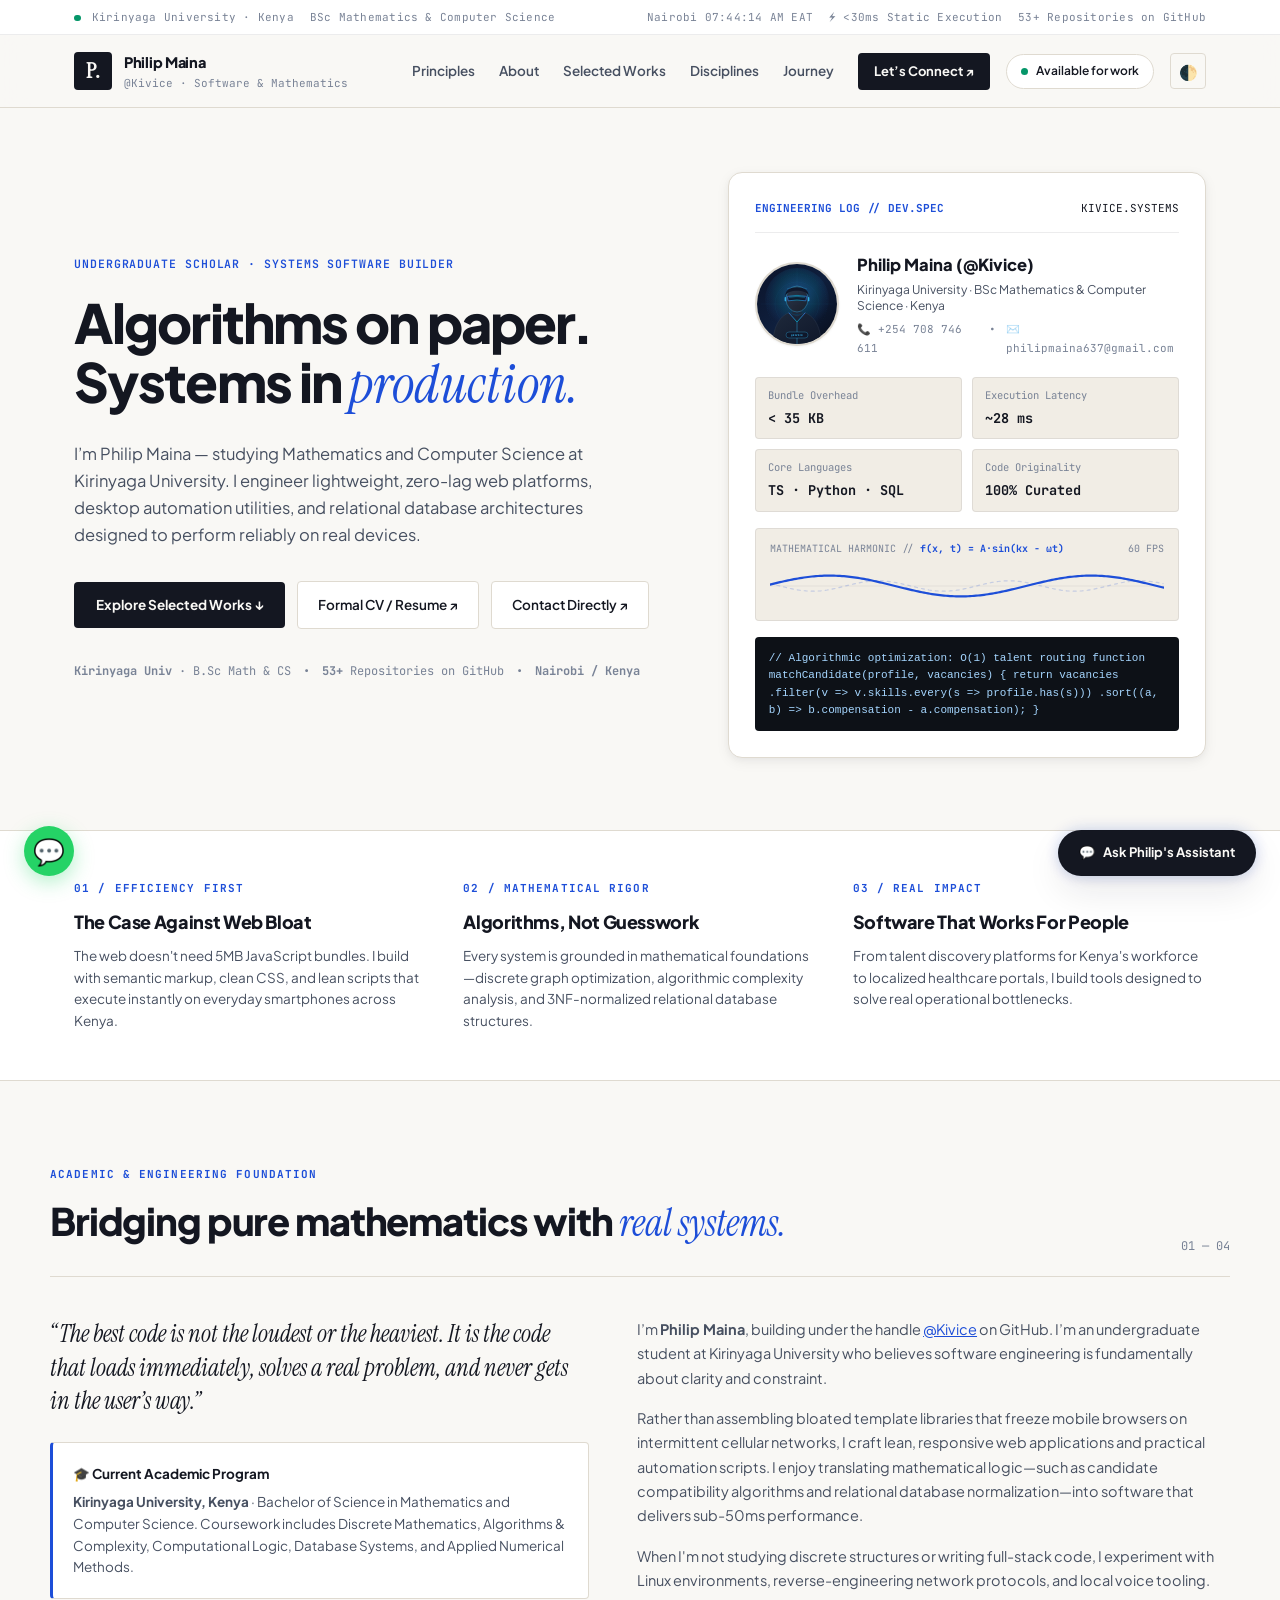
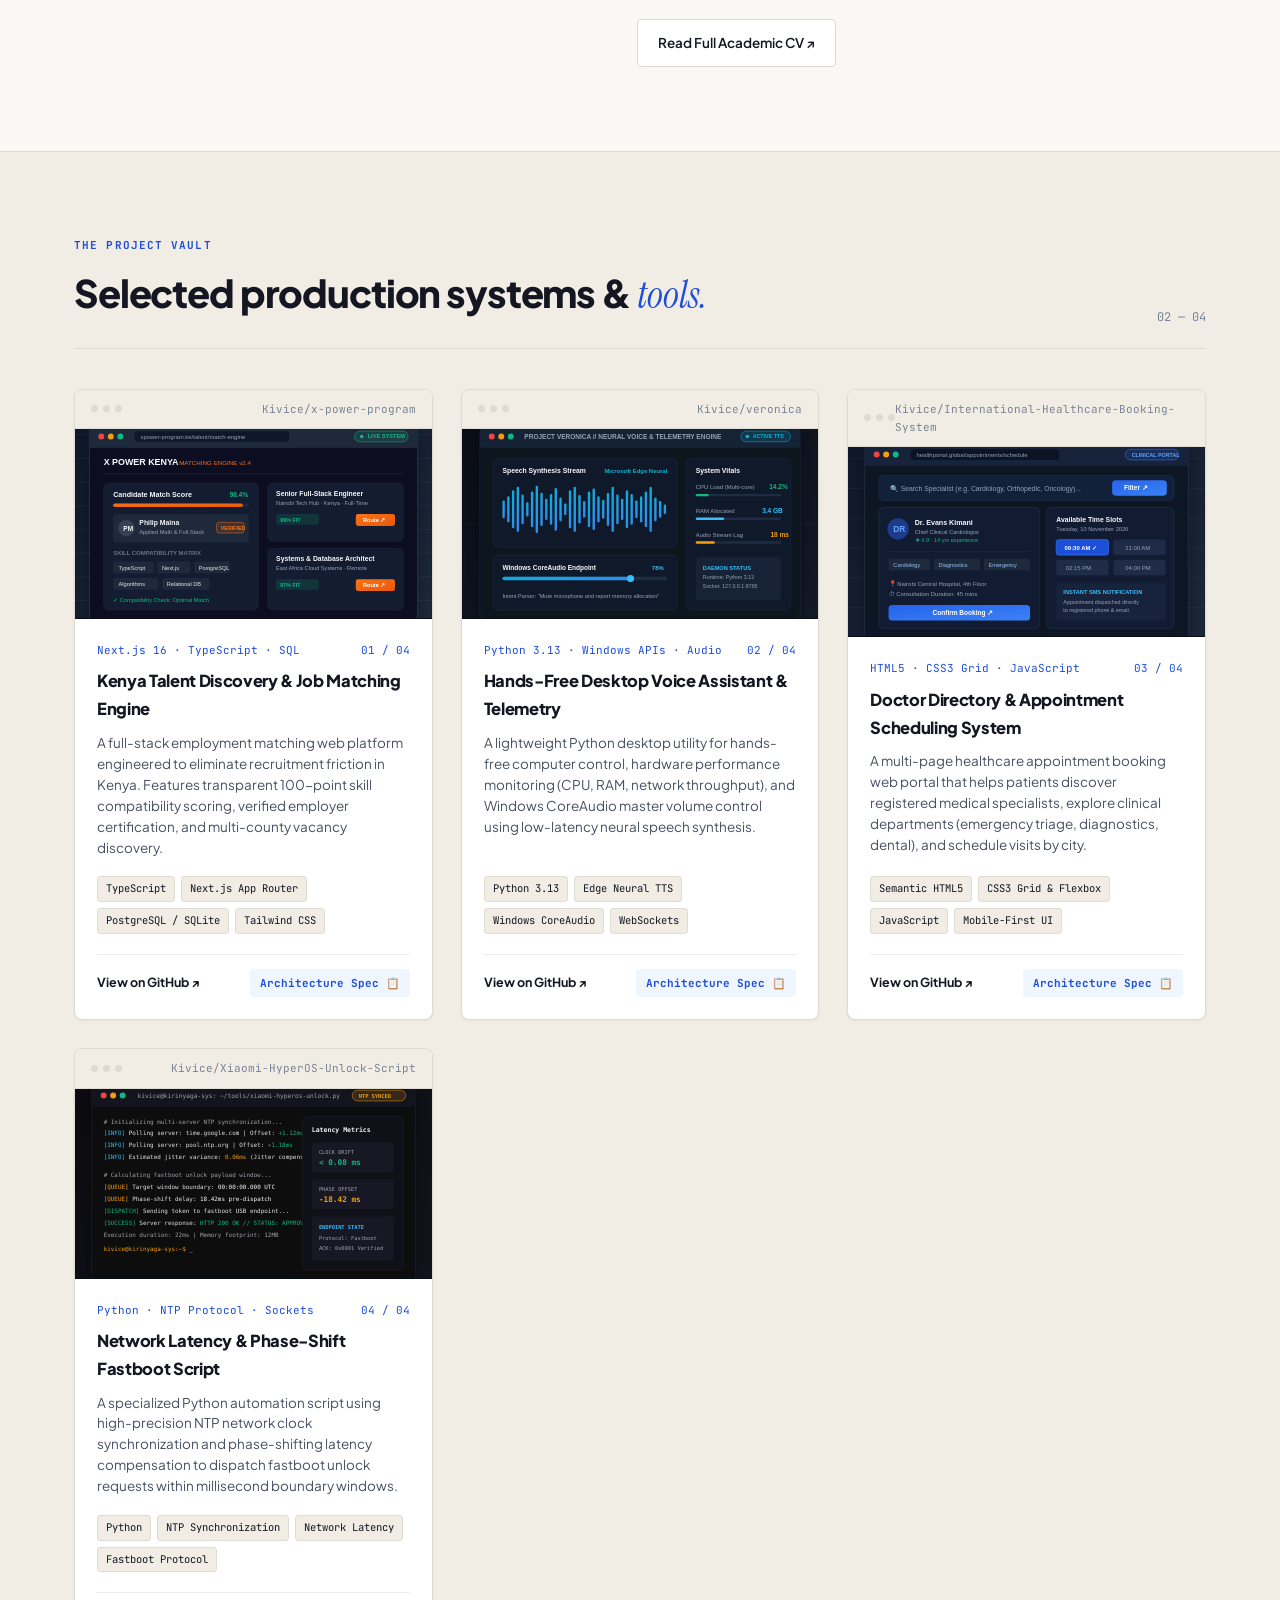
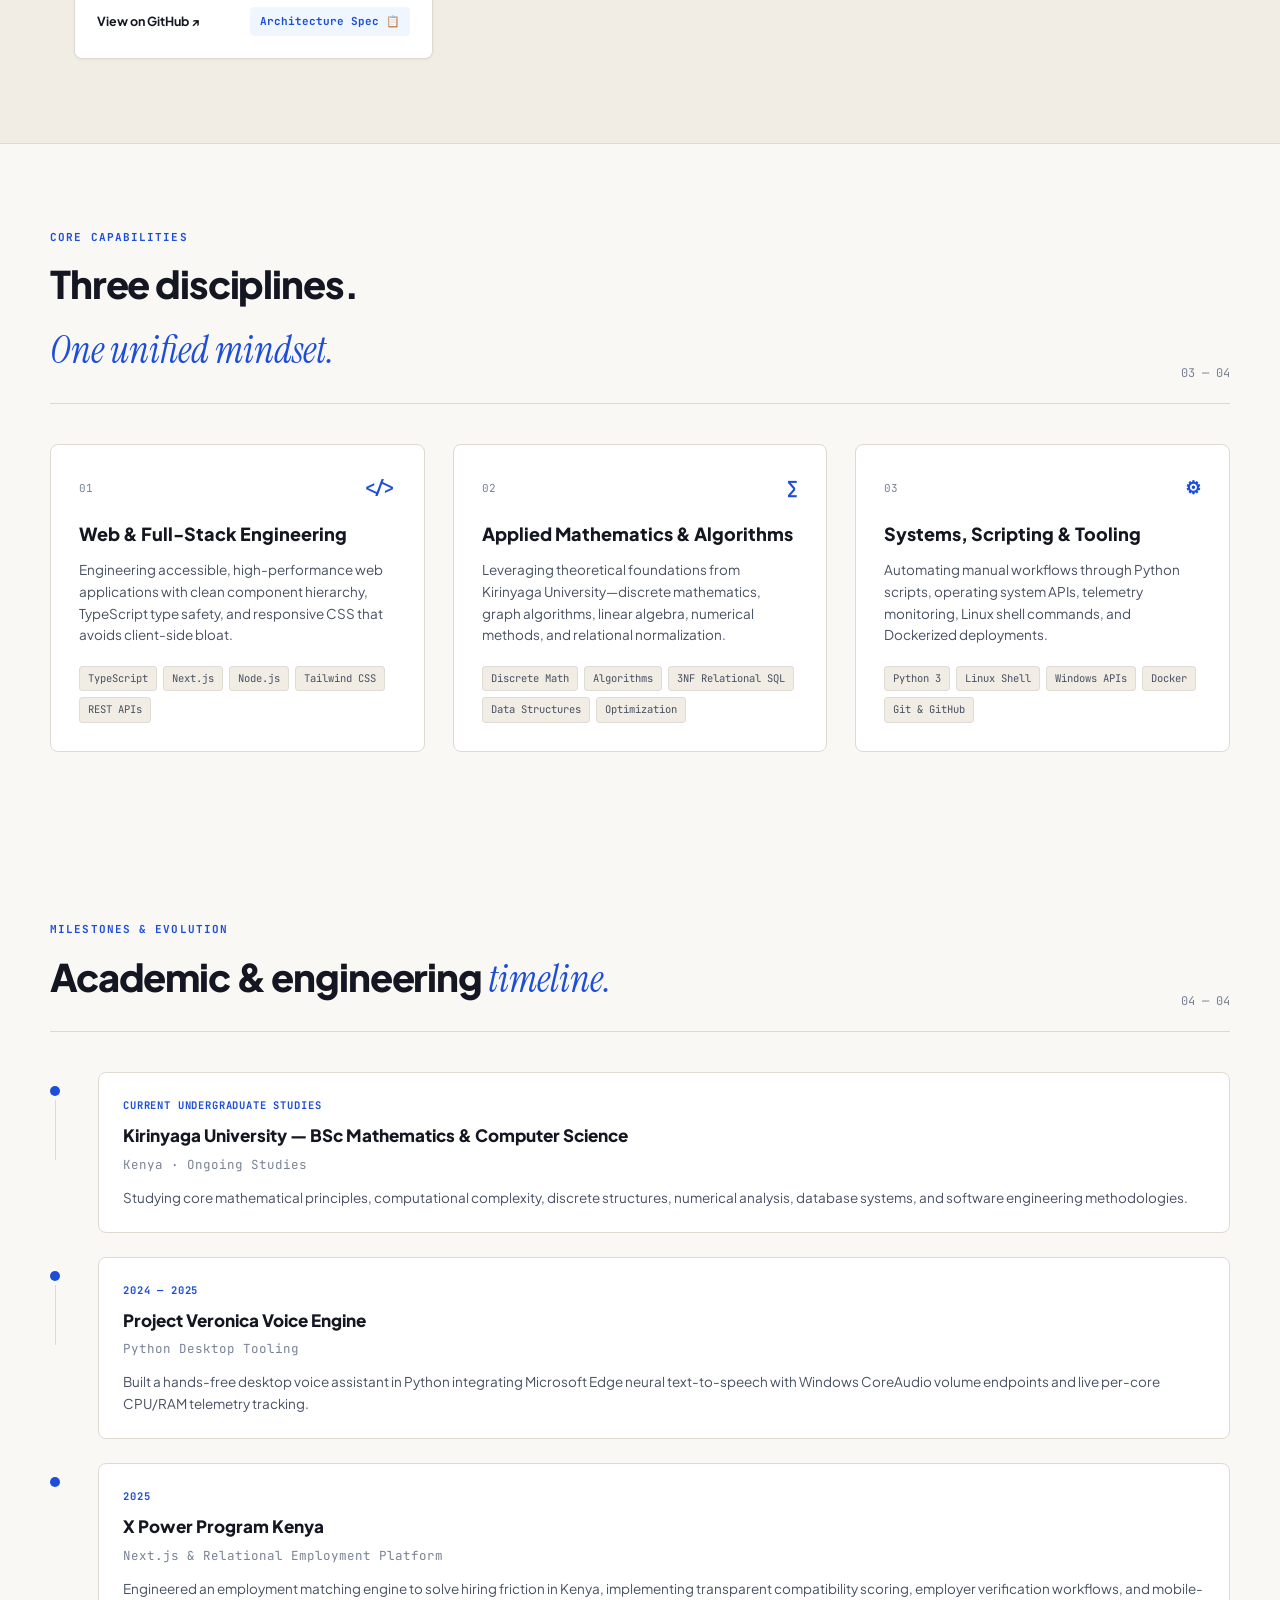
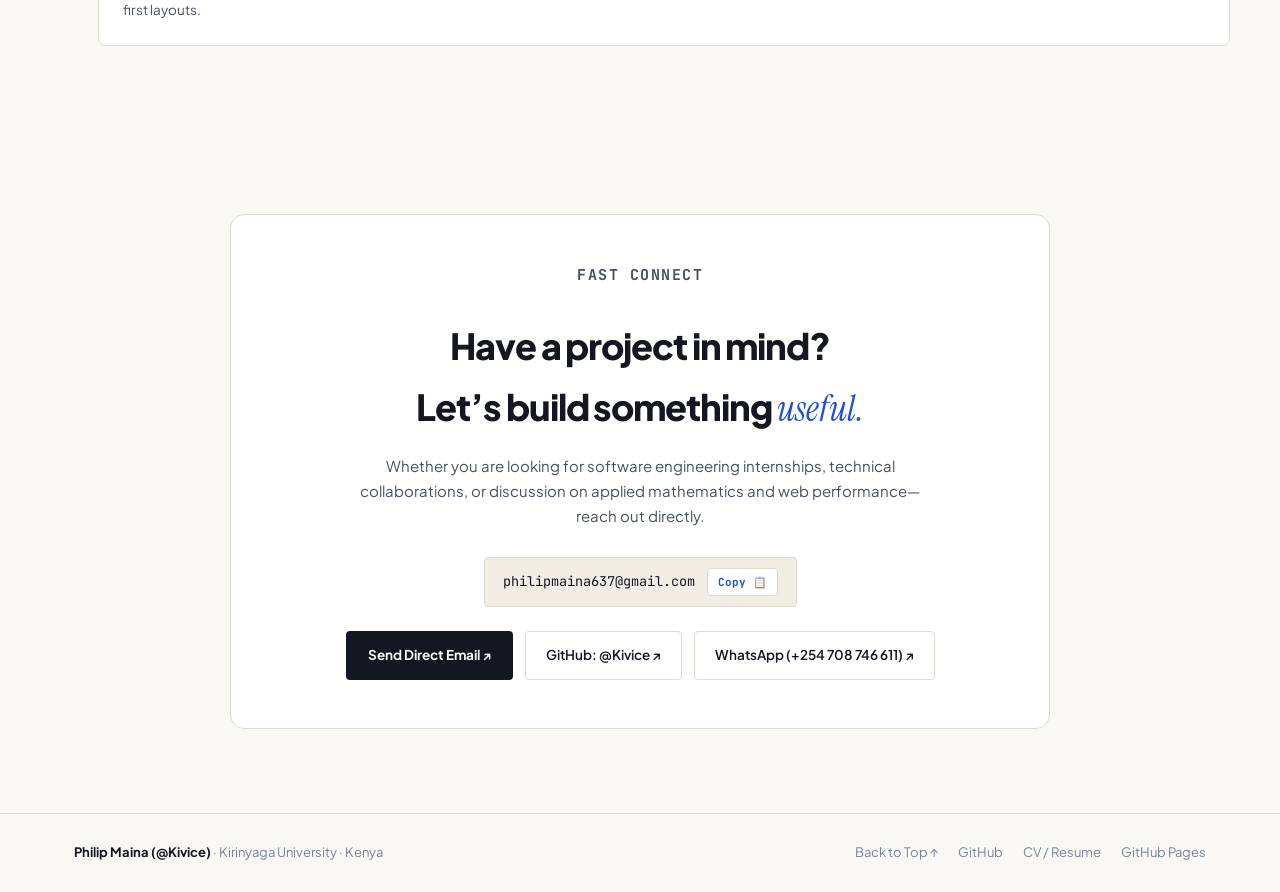
==== index.html @ b3e6fdc8 "feat: Restore authentic CarlTech editorial foundation with single mathematical harmonic wave animati" ====
<!doctype html>
<html lang="en" data-theme="light">
  <head>
    <meta charset="UTF-8" />
    <meta name="viewport" content="width=device-width, initial-scale=1.0" />
    <meta
      name="description"
      content="Philip Maina (@Kivice) is a software developer and Mathematics &amp; Computer Science undergraduate at Kirinyaga University in Kenya."
    />
    <meta name="keywords" content="Philip Maina, Kivice, Software Developer, Kirinyaga University, Mathematics, Computer Science, Kenya, TypeScript, Python, Full Stack" />
    <meta name="author" content="Philip Maina (@Kivice)" />
    <meta name="theme-color" content="#f9f8f5" />

    <title>Philip Maina — Software Developer &amp; Applied Mathematician</title>

    <!-- Google Fonts: Plus Jakarta Sans, Instrument Serif, JetBrains Mono -->
    <link rel="preconnect" href="https://fonts.googleapis.com" />
    <link rel="preconnect" href="https://fonts.gstatic.com" crossorigin />
    <link
      href="https://fonts.googleapis.com/css2?family=Instrument+Serif:ital@0;1&family=JetBrains+Mono:wght@400;500;600;700&family=Plus+Jakarta+Sans:wght@400;500;600;700;800&display=swap"
      rel="stylesheet"
    />

    <!-- Favicon -->
    <link rel="icon" type="image/svg+xml" href="assets/icons/favicon.svg" />

    <!-- Open Graph -->
    <meta property="og:title" content="Philip Maina — Software Developer &amp; Applied Mathematician" />
    <meta property="og:description" content="Mathematics &amp; Computer Science student at Kirinyaga University building fast, clean, and dependable software in Kenya." />
    <meta property="og:type" content="website" />
    <meta property="og:url" content="https://kivice.github.io/" />
    <meta property="og:image" content="assets/images/og-preview.svg" />

    <!-- Stylesheet -->
    <link rel="stylesheet" href="css/styles.css" />
  </head>
  <body>
    <a class="skip-link" href="#main">Skip to main content</a>

    <!-- TOP TELEMETRY STRIP -->
    <div class="telemetry-strip" aria-label="System status">
      <div class="shell telemetry-content">
        <div class="telemetry-left">
          <span><i class="live-dot"></i> Kirinyaga University · Kenya</span>
          <span>BSc Mathematics &amp; Computer Science</span>
        </div>
        <div class="telemetry-right">
          <span id="live-eat-time">Nairobi EAT</span>
          <span>⚡ &lt;30ms Static Execution</span>
          <span>53+ Repositories on GitHub</span>
        </div>
      </div>
    </div>

    <!-- FLOATING WHATSAPP BUTTON -->
    <a
      class="whatsapp-float"
      href="https://wa.me/254708746611"
      target="_blank"
      rel="noopener noreferrer"
      aria-label="Chat on WhatsApp with Philip"
      title="WhatsApp (+254 708 746 611)"
    >
      💬
    </a>

    <!-- SITE HEADER -->
    <header class="site-header">
      <nav class="nav shell" aria-label="Main Navigation">
        <a class="brand-monogram" href="#home" aria-label="Philip Maina, Home">
          <span class="monogram-badge">P.</span>
          <div class="monogram-text">
            <span class="brand-name">Philip Maina</span>
            <span class="brand-sub">@Kivice · Software &amp; Mathematics</span>
          </div>
        </a>

        <div class="nav-actions">
          <div class="nav-links" id="nav-links">
            <a class="nav-link" href="#manifesto">Principles</a>
            <a class="nav-link" href="#about">About</a>
            <a class="nav-link" href="#works">Selected Works</a>
            <a class="nav-link" href="#disciplines">Disciplines</a>
            <a class="nav-link" href="#journey">Journey</a>
            <a class="nav-cta" href="#contact">Let’s Connect ↗</a>
          </div>

          <a
            href="mailto:philipmaina637@gmail.com"
            class="status-pill"
            title="Available for technical roles &amp; contracts"
          >
            <span class="pulse-dot"></span> Available for work
          </a>

          <button
            class="theme-btn"
            id="theme-toggle"
            type="button"
            aria-label="Toggle Light and Dark Mode"
            title="Toggle theme"
          >
            🌓
          </button>

          <button
            class="mobile-toggle"
            id="mobile-toggle"
            type="button"
            aria-label="Open navigation menu"
            aria-expanded="false"
            aria-controls="nav-links"
          >
            <span></span>
            <span></span>
          </button>
        </div>
      </nav>
    </header>

    <main id="main">
      <!-- 1. HERO SECTION (EDITORIAL & AUTHENTIC) -->
      <section class="hero-section shell" id="home">
        <div class="hero-grid">
          <div class="hero-content">
            <div class="hero-kicker">
              <span>Undergraduate Scholar · Systems Software Builder</span>
            </div>

            <h1 class="hero-title">
              Algorithms on paper.<br />
              Systems in <span class="italic-flair">production.</span>
            </h1>

            <p class="hero-lead">
              I’m Philip Maina — studying Mathematics and Computer Science at Kirinyaga University.
              I engineer lightweight, zero-lag web platforms, desktop automation utilities, and
              relational database architectures designed to perform reliably on real devices.
            </p>

            <div class="hero-actions">
              <a class="btn-primary" href="#works">
                Explore Selected Works ↓
              </a>
              <a class="btn-secondary" href="resume.html">
                Formal CV / Resume ↗
              </a>
              <a class="btn-secondary" href="#contact">
                Contact Directly ↗
              </a>
            </div>

            <div class="hero-badges-row">
              <span><strong>Kirinyaga Univ</strong> · B.Sc Math &amp; CS</span>
              <span>•</span>
              <span><strong>53+</strong> Repositories on GitHub</span>
              <span>•</span>
              <span><strong>Nairobi / Kenya</strong></span>
            </div>
          </div>

          <!-- Creative Visual: Interactive Studio Canvas -->
          <div class="hero-canvas">
            <div class="canvas-header">
              <span class="canvas-tag">ENGINEERING LOG // DEV.SPEC</span>
              <span>KIVICE.SYSTEMS</span>
            </div>

            <div class="avatar-showcase">
              <div class="avatar-frame">
                <img
                  id="user-avatar-img"
                  src="assets/images/avatar.svg"
                  alt="Avatar of Philip Maina"
                  loading="eager"
                />
              </div>
              <div class="avatar-caption">
                <h3>Philip Maina (@Kivice)</h3>
                <p>Kirinyaga University · BSc Mathematics &amp; Computer Science · Kenya</p>
                <div class="avatar-meta-contact">
                  <span>📞 +254 708 746 611</span>
                  <span>•</span>
                  <span>✉️ philipmaina637@gmail.com</span>
                </div>
              </div>
            </div>

            <div class="telemetry-metrics-grid">
              <div class="metric-pill">
                <span class="metric-label">Bundle Overhead</span>
                <span class="metric-value">&lt; 35 KB</span>
              </div>
              <div class="metric-pill">
                <span class="metric-label">Execution Latency</span>
                <span class="metric-value">~28 ms</span>
              </div>
              <div class="metric-pill">
                <span class="metric-label">Core Languages</span>
                <span class="metric-value">TS · Python · SQL</span>
              </div>
              <div class="metric-pill">
                <span class="metric-label">Code Originality</span>
                <span class="metric-value">100% Curated</span>
              </div>
            </div>

            <!-- THE ONE SIGNATURE CREATIVE ANIMATION: MATHEMATICAL HARMONIC CANVAS -->
            <div class="harmonic-wave-box">
              <div class="harmonic-wave-header">
                <span>MATHEMATICAL HARMONIC // <strong>f(x, t) = A·sin(kx - ωt)</strong></span>
                <span>60 FPS</span>
              </div>
              <canvas id="harmonic-canvas" class="harmonic-canvas-el" height="44"></canvas>
            </div>

            <div class="canvas-code-block">
              <code>// Algorithmic optimization: O(1) talent routing
function matchCandidate(profile, vacancies) {
  return vacancies
    .filter(v => v.skills.every(s => profile.has(s)))
    .sort((a, b) => b.compensation - a.compensation);
}</code>
            </div>
          </div>
        </div>
      </section>

      <!-- 2. THE ENGINEERING MANIFESTO: WHY SPEED MATTERS -->
      <section class="manifesto-banner" id="manifesto">
        <div class="shell manifesto-grid">
          <div class="manifesto-item">
            <span class="manifesto-kicker">01 / EFFICIENCY FIRST</span>
            <h4>The Case Against Web Bloat</h4>
            <p>
              The web doesn't need 5MB JavaScript bundles. I build with semantic markup, clean CSS,
              and lean scripts that execute instantly on everyday smartphones across Kenya.
            </p>
          </div>

          <div class="manifesto-item">
            <span class="manifesto-kicker">02 / MATHEMATICAL RIGOR</span>
            <h4>Algorithms, Not Guesswork</h4>
            <p>
              Every system is grounded in mathematical foundations—discrete graph optimization,
              algorithmic complexity analysis, and 3NF-normalized relational database structures.
            </p>
          </div>

          <div class="manifesto-item">
            <span class="manifesto-kicker">03 / REAL IMPACT</span>
            <h4>Software That Works For People</h4>
            <p>
              From talent discovery platforms for Kenya's workforce to localized healthcare portals,
              I build tools designed to solve real operational bottlenecks.
            </p>
          </div>
        </div>
      </section>

      <!-- 3. ABOUT SECTION -->
      <section class="section-block shell" id="about">
        <div class="section-head">
          <div>
            <p class="section-eyebrow">ACADEMIC &amp; ENGINEERING FOUNDATION</p>
            <h2 class="section-title">Bridging pure mathematics with <span class="italic-flair">real systems.</span></h2>
          </div>
          <span class="section-seq">01 — 04</span>
        </div>

        <div class="about-columns">
          <div>
            <blockquote class="about-statement">
              “The best code is not the loudest or the heaviest. It is the code that loads immediately, solves a real problem, and never gets in the user’s way.”
            </blockquote>

            <div class="highlight-box">
              <div class="highlight-title">
                <span>🎓 Current Academic Program</span>
              </div>
              <p style="font-size: 13.5px; color: var(--ink-secondary); line-height: 1.6; margin: 0;">
                <strong>Kirinyaga University, Kenya</strong> · Bachelor of Science in Mathematics and Computer Science. Coursework includes Discrete Mathematics, Algorithms &amp; Complexity, Computational Logic, Database Systems, and Applied Numerical Methods.
              </p>
            </div>
          </div>

          <div class="about-narrative">
            <p>
              I’m <strong>Philip Maina</strong>, building under the handle <a href="https://github.com/Kivice" target="_blank" style="color: var(--accent); text-decoration: underline;">@Kivice</a> on GitHub. I’m an undergraduate student at Kirinyaga University who believes software engineering is fundamentally about clarity and constraint.
            </p>
            <p>
              Rather than assembling bloated template libraries that freeze mobile browsers on intermittent cellular networks, I craft lean, responsive web applications and practical automation scripts. I enjoy translating mathematical logic—such as candidate compatibility algorithms and relational database normalization—into software that delivers sub-50ms performance.
            </p>
            <p>
              When I'm not studying discrete structures or writing full-stack code, I experiment with Linux environments, reverse-engineering network protocols, and local voice tooling.
            </p>
            <div style="margin-top: 10px;">
              <a class="btn-secondary" href="resume.html">Read Full Academic CV ↗</a>
            </div>
          </div>
        </div>
      </section>

      <!-- 4. SELECTED WORKS (THE PROJECT VAULT) -->
      <section class="section-block vault-section" id="works">
        <div class="shell">
          <div class="section-head">
            <div>
              <p class="section-eyebrow">THE PROJECT VAULT</p>
              <h2 class="section-title">Selected production systems &amp; <span class="italic-flair">tools.</span></h2>
            </div>
            <span class="section-seq">02 — 04</span>
          </div>

          <div class="projects-showcase">
            <!-- Project 1: X Power Program -->
            <article class="vault-card">
              <div class="card-header-bar">
                <div class="card-dots">
                  <span></span><span></span><span></span>
                </div>
                <span>Kivice/x-power-program</span>
              </div>
              <img
                src="assets/images/project-xpower.svg"
                alt="X Power Program Kenya Architecture"
                class="card-visual-img"
                loading="lazy"
              />
              <div class="card-body">
                <div class="card-meta">
                  <span>Next.js 16 · TypeScript · SQL</span>
                  <span>01 / 04</span>
                </div>
                <h4 class="card-headline">Kenya Talent Discovery &amp; Job Matching Engine</h4>
                <p class="card-description">
                  A full-stack employment matching web platform engineered to eliminate recruitment friction in Kenya. Features transparent 100-point skill compatibility scoring, verified employer certification, and multi-county vacancy discovery.
                </p>
                <div class="card-tech-chips">
                  <span>TypeScript</span>
                  <span>Next.js App Router</span>
                  <span>PostgreSQL / SQLite</span>
                  <span>Tailwind CSS</span>
                </div>
                <div class="card-actions">
                  <a class="card-repo-btn" href="https://github.com/Kivice/x-power-program" target="_blank" rel="noopener noreferrer">
                    View on GitHub ↗
                  </a>
                  <button class="card-spec-trigger" data-spec-trigger="xpower" type="button">
                    Architecture Spec 📋
                  </button>
                </div>
              </div>
            </article>

            <!-- Project 2: Project Veronica -->
            <article class="vault-card">
              <div class="card-header-bar">
                <div class="card-dots">
                  <span></span><span></span><span></span>
                </div>
                <span>Kivice/veronica</span>
              </div>
              <img
                src="assets/images/project-veronica.svg"
                alt="Project Veronica Voice Engine Architecture"
                class="card-visual-img"
                loading="lazy"
              />
              <div class="card-body">
                <div class="card-meta">
                  <span>Python 3.13 · Windows APIs · Audio</span>
                  <span>02 / 04</span>
                </div>
                <h4 class="card-headline">Hands-Free Desktop Voice Assistant &amp; Telemetry</h4>
                <p class="card-description">
                  A lightweight Python desktop utility for hands-free computer control, hardware performance monitoring (CPU, RAM, network throughput), and Windows CoreAudio master volume control using low-latency neural speech synthesis.
                </p>
                <div class="card-tech-chips">
                  <span>Python 3.13</span>
                  <span>Edge Neural TTS</span>
                  <span>Windows CoreAudio</span>
                  <span>WebSockets</span>
                </div>
                <div class="card-actions">
                  <a class="card-repo-btn" href="https://github.com/Kivice/veronica" target="_blank" rel="noopener noreferrer">
                    View on GitHub ↗
                  </a>
                  <button class="card-spec-trigger" data-spec-trigger="veronica" type="button">
                    Architecture Spec 📋
                  </button>
                </div>
              </div>
            </article>

            <!-- Project 3: International Healthcare Booking -->
            <article class="vault-card">
              <div class="card-header-bar">
                <div class="card-dots">
                  <span></span><span></span><span></span>
                </div>
                <span>Kivice/International-Healthcare-Booking-System</span>
              </div>
              <img
                src="assets/images/project-healthcare.svg"
                alt="Clinical Booking Portal Architecture"
                class="card-visual-img"
                loading="lazy"
              />
              <div class="card-body">
                <div class="card-meta">
                  <span>HTML5 · CSS3 Grid · JavaScript</span>
                  <span>03 / 04</span>
                </div>
                <h4 class="card-headline">Doctor Directory &amp; Appointment Scheduling System</h4>
                <p class="card-description">
                  A multi-page healthcare appointment booking web portal that helps patients discover registered medical specialists, explore clinical departments (emergency triage, diagnostics, dental), and schedule visits by city.
                </p>
                <div class="card-tech-chips">
                  <span>Semantic HTML5</span>
                  <span>CSS3 Grid &amp; Flexbox</span>
                  <span>JavaScript</span>
                  <span>Mobile-First UI</span>
                </div>
                <div class="card-actions">
                  <a class="card-repo-btn" href="https://github.com/Kivice/International-Healthcare-Booking-System" target="_blank" rel="noopener noreferrer">
                    View on GitHub ↗
                  </a>
                  <button class="card-spec-trigger" data-spec-trigger="healthcare" type="button">
                    Architecture Spec 📋
                  </button>
                </div>
              </div>
            </article>

            <!-- Project 4: Xiaomi Bootloader Timing Utility -->
            <article class="vault-card">
              <div class="card-header-bar">
                <div class="card-dots">
                  <span></span><span></span><span></span>
                </div>
                <span>Kivice/Xiaomi-HyperOS-Unlock-Script</span>
              </div>
              <img
                src="assets/images/project-hyperos.svg"
                alt="Xiaomi Bootloader Timing Utility Interface"
                class="card-visual-img"
                loading="lazy"
              />
              <div class="card-body">
                <div class="card-meta">
                  <span>Python · NTP Protocol · Sockets</span>
                  <span>04 / 04</span>
                </div>
                <h4 class="card-headline">Network Latency &amp; Phase-Shift Fastboot Script</h4>
                <p class="card-description">
                  A specialized Python automation script using high-precision NTP network clock synchronization and phase-shifting latency compensation to dispatch fastboot unlock requests within millisecond boundary windows.
                </p>
                <div class="card-tech-chips">
                  <span>Python</span>
                  <span>NTP Synchronization</span>
                  <span>Network Latency</span>
                  <span>Fastboot Protocol</span>
                </div>
                <div class="card-actions">
                  <a class="card-repo-btn" href="https://github.com/Kivice/Xiaomi-HyperOS-Unlock-Script" target="_blank" rel="noopener noreferrer">
                    View on GitHub ↗
                  </a>
                  <button class="card-spec-trigger" data-spec-trigger="hyperos" type="button">
                    Architecture Spec 📋
                  </button>
                </div>
              </div>
            </article>
          </div>
        </div>
      </section>

      <!-- 5. DISCIPLINES MATRIX -->
      <section class="section-block shell" id="disciplines">
        <div class="section-head">
          <div>
            <p class="section-eyebrow">CORE CAPABILITIES</p>
            <h2 class="section-title">Three disciplines.<br /><span class="italic-flair">One unified mindset.</span></h2>
          </div>
          <span class="section-seq">03 — 04</span>
        </div>

        <div class="disciplines-grid">
          <article class="discipline-card">
            <div class="discipline-header">
              <span class="discipline-num">01</span>
              <span class="discipline-glyph">&lt;/&gt;</span>
            </div>
            <h3>Web &amp; Full-Stack Engineering</h3>
            <p>
              Engineering accessible, high-performance web applications with clean component hierarchy, TypeScript type safety, and responsive CSS that avoids client-side bloat.
            </p>
            <div class="discipline-tags">
              <span>TypeScript</span>
              <span>Next.js</span>
              <span>Node.js</span>
              <span>Tailwind CSS</span>
              <span>REST APIs</span>
            </div>
          </article>

          <article class="discipline-card">
            <div class="discipline-header">
              <span class="discipline-num">02</span>
              <span class="discipline-glyph">∑</span>
            </div>
            <h3>Applied Mathematics &amp; Algorithms</h3>
            <p>
              Leveraging theoretical foundations from Kirinyaga University—discrete mathematics, graph algorithms, linear algebra, numerical methods, and relational normalization.
            </p>
            <div class="discipline-tags">
              <span>Discrete Math</span>
              <span>Algorithms</span>
              <span>3NF Relational SQL</span>
              <span>Data Structures</span>
              <span>Optimization</span>
            </div>
          </article>

          <article class="discipline-card">
            <div class="discipline-header">
              <span class="discipline-num">03</span>
              <span class="discipline-glyph">⚙</span>
            </div>
            <h3>Systems, Scripting &amp; Tooling</h3>
            <p>
              Automating manual workflows through Python scripts, operating system APIs, telemetry monitoring, Linux shell commands, and Dockerized deployments.
            </p>
            <div class="discipline-tags">
              <span>Python 3</span>
              <span>Linux Shell</span>
              <span>Windows APIs</span>
              <span>Docker</span>
              <span>Git &amp; GitHub</span>
            </div>
          </article>
        </div>
      </section>

      <!-- 6. ACADEMIC & TECHNICAL JOURNEY -->
      <section class="section-block shell" id="journey">
        <div class="section-head">
          <div>
            <p class="section-eyebrow">MILESTONES &amp; EVOLUTION</p>
            <h2 class="section-title">Academic &amp; engineering <span class="italic-flair">timeline.</span></h2>
          </div>
          <span class="section-seq">04 — 04</span>
        </div>

        <div class="timeline-block">
          <div class="timeline-node">
            <div class="node-bullet"></div>
            <div class="node-card">
              <span class="node-date">CURRENT UNDERGRADUATE STUDIES</span>
              <h3>Kirinyaga University — BSc Mathematics &amp; Computer Science</h3>
              <div class="node-institution">Kenya · Ongoing Studies</div>
              <p>
                Studying core mathematical principles, computational complexity, discrete structures, numerical analysis, database systems, and software engineering methodologies.
              </p>
            </div>
          </div>

          <div class="timeline-node">
            <div class="node-bullet"></div>
            <div class="node-card">
              <span class="node-date">2024 — 2025</span>
              <h3>Project Veronica Voice Engine</h3>
              <div class="node-institution">Python Desktop Tooling</div>
              <p>
                Built a hands-free desktop voice assistant in Python integrating Microsoft Edge neural text-to-speech with Windows CoreAudio volume endpoints and live per-core CPU/RAM telemetry tracking.
              </p>
            </div>
          </div>

          <div class="timeline-node">
            <div class="node-bullet"></div>
            <div class="node-card">
              <span class="node-date">2025</span>
              <h3>X Power Program Kenya</h3>
              <div class="node-institution">Next.js &amp; Relational Employment Platform</div>
              <p>
                Engineered an employment matching engine to solve hiring friction in Kenya, implementing transparent compatibility scoring, employer verification workflows, and mobile-first layouts.
              </p>
            </div>
          </div>
        </div>
      </section>

      <!-- 7. CONTACT SECTION -->
      <section class="section-block shell" id="contact">
        <div class="contact-container">
          <p class="section-eyebrow">FAST CONNECT</p>
          <h2>Have a project in mind?<br />Let’s build something <span class="italic-flair">useful.</span></h2>
          <p>
            Whether you are looking for software engineering internships, technical collaborations, or discussion on applied mathematics and web performance—reach out directly.
          </p>

          <div class="email-dispatch-bar">
            <span class="email-text-disp">philipmaina637@gmail.com</span>
            <button class="copy-pill-btn" id="copy-email-btn" type="button">Copy 📋</button>
          </div>

          <div class="contact-button-row">
            <a class="btn-primary" href="mailto:philipmaina637@gmail.com">
              Send Direct Email ↗
            </a>
            <a class="btn-secondary" href="https://github.com/Kivice" target="_blank" rel="noopener noreferrer">
              GitHub: @Kivice ↗
            </a>
            <a class="btn-secondary" href="https://wa.me/254708746611" target="_blank" rel="noopener noreferrer">
              WhatsApp (+254 708 746 611) ↗
            </a>
          </div>
        </div>
      </section>
    </main>

    <!-- SITE FOOTER -->
    <footer class="main-footer">
      <div class="shell footer-row">
        <div>
          <strong style="color: var(--ink);">Philip Maina (@Kivice)</strong> · Kirinyaga University · Kenya
        </div>
        <div class="footer-nav">
          <a href="#home">Back to Top ↑</a>
          <a href="https://github.com/Kivice" target="_blank" rel="noopener noreferrer">GitHub</a>
          <a href="resume.html">CV / Resume</a>
          <a href="https://kivice.github.io/">GitHub Pages</a>
        </div>
      </div>
    </footer>

    <!-- ARCHITECTURAL SPEC MODAL -->
    <div
      class="tech-modal-backdrop"
      id="tech-modal"
      aria-hidden="true"
      role="dialog"
      aria-modal="true"
      aria-label="System Architecture Specification"
    >
      <div class="tech-modal-container">
        <button
          class="modal-close-btn"
          id="tech-modal-close"
          type="button"
          aria-label="Close dialog"
        >
          ✕
        </button>
        <div id="tech-modal-content"></div>
      </div>
    </div>

    <!-- PORTFOLIO ASSISTANT CHAT BOT -->
    <button class="chat-launcher-btn" id="chat-launcher-btn" type="button" aria-label="Open portfolio assistant chat">
      <span class="chat-icon">💬</span>
      <span>Ask Philip's Assistant</span>
    </button>

    <div class="chat-window" id="chat-window" role="dialog" aria-modal="true" aria-label="Philip's Portfolio Assistant">
      <div class="chat-header">
        <div class="chat-header-info">
          <div class="chat-avatar-mini">PM</div>
          <div class="chat-header-titles">
            <h4>Philip's Assistant</h4>
            <span>Online · Instant</span>
          </div>
        </div>
        <button class="chat-close-btn" id="chat-close-btn" type="button" aria-label="Close chat">✕</button>
      </div>

      <div class="chat-messages" id="chat-messages">
        <div class="chat-bubble bot">
          Hello! I'm Philip's portfolio assistant. Ask me anything about Philip's academic background at Kirinyaga University, his technical projects, skills, or direct contact information.
          <div class="chat-chips-row">
            <button class="chat-chip" data-query="education" type="button">🎓 Education</button>
            <button class="chat-chip" data-query="projects" type="button">💼 Projects</button>
            <button class="chat-chip" data-query="skills" type="button">🛠️ Skills</button>
            <button class="chat-chip" data-query="contact" type="button">📞 Phone &amp; Contact</button>
            <button class="chat-chip" data-query="philosophy" type="button">⚡ Zero Bloat</button>
          </div>
        </div>
      </div>

      <form class="chat-input-area" id="chat-form">
        <input
          type="text"
          class="chat-input"
          id="chat-input"
          placeholder="Ask a question (e.g. 'What are his projects?')..."
          autocomplete="off"
          aria-label="Ask assistant a question"
        />
        <button class="chat-send-btn" id="chat-send-btn" type="submit">Send</button>
      </form>
    </div>

    <!-- TOAST NOTIFICATION -->
    <div class="toast" id="toast" role="status" aria-live="polite"></div>

    <!-- Core Script -->
    <script src="js/script.js" defer></script>
  </body>
</html>
---- css/styles.css ----
/**
 * PHILIP MAINA (@KIVICE) — CREATIVE EDITORIAL PORTFOLIO
 * Bespoke Design: High-Craft Editorial Typography, Mathematical Rigor, Zero-Lag Execution
 * CarlTech Foundation × Collins Fluidity & Tactile Polish
 * Applied Mathematics & Computer Science at Kirinyaga University, Kenya
 */

/* =========================================
   1. DESIGN SYSTEM VARIABLES & DUAL THEME
   ========================================= */
:root {
  color-scheme: light;
  
  /* CarlTech Warm Swiss/Editorial Paper Palette */
  --bg: #f9f8f5;
  --bg-surface: #ffffff;
  --bg-elevated: #f1ede5;
  --bg-subtle: #eae5dc;
  
  --ink: #141721;
  --ink-secondary: #475061;
  --ink-muted: #798396;
  
  --border: #dfdad0;
  --border-light: rgba(20, 23, 33, 0.08);
  
  /* Professional Precision Cobalt / Oxford Navy Accent */
  --accent: #1d4ed8;
  --accent-tint: #eff6ff;
  --accent-hover: #1e40af;
  --accent-glow: rgba(29, 78, 216, 0.2);

  --emerald: #059669;
  --emerald-tint: #ecfdf5;
  --amber: #d97706;

  --serif: "Instrument Serif", Georgia, "Times New Roman", serif;
  --sans: "Plus Jakarta Sans", -apple-system, BlinkMacSystemFont, "Segoe UI", sans-serif;
  --mono: "JetBrains Mono", ui-monospace, Menlo, Consolas, monospace;

  --shell: 1180px;
  --radius-xs: 4px;
  --radius-sm: 8px;
  --radius-md: 14px;
  --radius-lg: 20px;

  --shadow-sm: 0 1px 3px rgba(0, 0, 0, 0.04), 0 1px 2px rgba(0, 0, 0, 0.02);
  --shadow-md: 0 4px 14px rgba(20, 23, 33, 0.06), 0 2px 6px rgba(20, 23, 33, 0.03);
  --shadow-lg: 0 16px 36px rgba(20, 23, 33, 0.09), 0 4px 12px rgba(20, 23, 33, 0.04);

  --transition: 220ms cubic-bezier(0.16, 1, 0.3, 1);
}

[data-theme="dark"] {
  color-scheme: dark;
  --bg: #0b0e14;
  --bg-surface: #121620;
  --bg-elevated: #19202c;
  --bg-subtle: #212a3a;

  --ink: #f0f4f9;
  --ink-secondary: #9cb0c7;
  --ink-muted: #65758b;

  --border: #222c3d;
  --border-light: rgba(255, 255, 255, 0.08);

  --accent: #38bdf8;
  --accent-tint: rgba(56, 189, 248, 0.12);
  --accent-hover: #7dd3fc;
  --accent-glow: rgba(56, 189, 248, 0.3);

  --emerald: #34d399;
  --emerald-tint: rgba(52, 211, 153, 0.12);
  --amber: #fbbf24;

  --shadow-sm: 0 1px 3px rgba(0, 0, 0, 0.3);
  --shadow-md: 0 4px 14px rgba(0, 0, 0, 0.4);
  --shadow-lg: 0 16px 36px rgba(0, 0, 0, 0.6);
}

/* =========================================
   2. BASE RESET & ACCESSIBILITY
   ========================================= */
*, *::before, *::after {
  box-sizing: border-box;
  margin: 0;
  padding: 0;
}

html {
  scroll-behavior: smooth;
  scroll-padding-top: 100px;
}

body {
  background-color: var(--bg);
  color: var(--ink);
  font-family: var(--sans);
  font-size: 15px;
  line-height: 1.68;
  -webkit-font-smoothing: antialiased;
  -moz-osx-font-smoothing: grayscale;
  transition: background-color var(--transition), color var(--transition);
  overflow-x: hidden;
}

body.menu-open {
  overflow: hidden;
}

a {
  color: inherit;
  text-decoration: none;
  transition: color var(--transition);
}

img {
  max-width: 100%;
  height: auto;
  display: block;
}

button {
  font: inherit;
  color: inherit;
  background: none;
  border: none;
  cursor: pointer;
}

.shell {
  max-width: var(--shell);
  margin-left: auto;
  margin-right: auto;
  padding-left: 24px;
  padding-right: 24px;
}

/* Skip link */
.skip-link {
  position: absolute;
  top: -100px;
  left: 16px;
  background: var(--ink);
  color: var(--bg);
  padding: 10px 18px;
  border-radius: var(--radius-xs);
  z-index: 9999;
  font-weight: 600;
  transition: top var(--transition);
}

.skip-link:focus {
  top: 16px;
}

/* =========================================
   3. TOP TELEMETRY STRIP & STATUS PILL
   ========================================= */
.telemetry-strip {
  border-bottom: 1px solid var(--border-light);
  background: var(--bg-surface);
  font-family: var(--mono);
  font-size: 11px;
  color: var(--ink-muted);
  letter-spacing: 0.02em;
  padding: 8px 0;
}

.telemetry-content {
  display: flex;
  justify-content: space-between;
  align-items: center;
  flex-wrap: wrap;
  gap: 12px;
}

.telemetry-left,
.telemetry-right {
  display: flex;
  align-items: center;
  gap: 16px;
}

.live-dot {
  display: inline-block;
  width: 6.5px;
  height: 6.5px;
  border-radius: 50%;
  background: var(--emerald);
  margin-right: 4px;
  animation: liveDotPulse 2s infinite ease-in-out;
}

@keyframes liveDotPulse {
  0%, 100% { opacity: 1; transform: scale(1); }
  50% { opacity: 0.4; transform: scale(0.85); }
}

/* Collins-Inspired Status Pill in Nav */
.status-pill {
  border: 1px solid var(--border);
  color: var(--ink);
  font-size: 12px;
  font-weight: 600;
  background: var(--bg-surface);
  padding: 6px 14px;
  border-radius: 50px;
  display: inline-flex;
  align-items: center;
  gap: 8px;
  transition: all var(--transition);
}

.status-pill:hover {
  border-color: var(--accent);
  color: var(--accent);
}

.pulse-dot {
  width: 7px;
  height: 7px;
  background-color: var(--emerald);
  border-radius: 50%;
  display: inline-block;
  animation: pulseEmerald 2s infinite;
}

@keyframes pulseEmerald {
  0% { box-shadow: 0 0 0 0 rgba(5, 150, 105, 0.7); }
  70% { box-shadow: 0 0 0 6px rgba(5, 150, 105, 0); }
  100% { box-shadow: 0 0 0 0 rgba(5, 150, 105, 0); }
}

/* =========================================
   4. SITE HEADER & NAVIGATION
   ========================================= */
.site-header {
  position: sticky;
  top: 0;
  z-index: 1000;
  background: rgba(249, 248, 245, 0.88);
  backdrop-filter: blur(14px);
  -webkit-backdrop-filter: blur(14px);
  border-bottom: 1px solid var(--border);
  transition: background-color var(--transition), border-color var(--transition);
}

[data-theme="dark"] .site-header {
  background: rgba(11, 14, 20, 0.88);
}

.nav {
  display: flex;
  justify-content: space-between;
  align-items: center;
  height: 72px;
}

.brand-monogram {
  display: flex;
  align-items: center;
  gap: 12px;
}

.monogram-badge {
  font-family: var(--serif);
  font-size: 22px;
  font-weight: 700;
  width: 38px;
  height: 38px;
  border-radius: var(--radius-xs);
  background: var(--ink);
  color: var(--bg);
  display: grid;
  place-items: center;
  line-height: 1;
}

.monogram-text {
  display: flex;
  flex-direction: column;
}

.brand-name {
  font-weight: 800;
  font-size: 14.5px;
  letter-spacing: -0.02em;
  color: var(--ink);
}

.brand-sub {
  font-size: 11px;
  color: var(--ink-muted);
  font-family: var(--mono);
}

.nav-actions {
  display: flex;
  align-items: center;
  gap: 16px;
}

.nav-links {
  display: flex;
  align-items: center;
  gap: 24px;
}

.nav-link {
  font-size: 13.5px;
  font-weight: 600;
  color: var(--ink-secondary);
  transition: color var(--transition);
}

.nav-link:hover {
  color: var(--accent);
}

.nav-cta {
  font-size: 13px;
  font-weight: 700;
  color: var(--bg);
  background: var(--ink);
  padding: 8px 16px;
  border-radius: var(--radius-xs);
  transition: all var(--transition);
}

.nav-cta:hover {
  background: var(--accent);
  color: #ffffff;
}

.theme-btn {
  width: 36px;
  height: 36px;
  border-radius: var(--radius-xs);
  border: 1px solid var(--border);
  display: grid;
  place-items: center;
  font-size: 15px;
  transition: all var(--transition);
}

.theme-btn:hover {
  border-color: var(--accent);
  color: var(--accent);
}

.mobile-toggle {
  display: none;
  width: 38px;
  height: 38px;
  border: 1px solid var(--border);
  border-radius: var(--radius-xs);
  flex-direction: column;
  justify-content: center;
  align-items: center;
  gap: 5px;
}

.mobile-toggle span {
  width: 18px;
  height: 2px;
  background: var(--ink);
  transition: transform var(--transition);
}

/* =========================================
   5. HERO SECTION: EDITORIAL & CRAFT
   ========================================= */
.hero-section {
  padding: 64px 24px 72px;
}

.hero-grid {
  display: grid;
  grid-template-columns: 1.25fr 1fr;
  align-items: center;
  gap: 56px;
}

.hero-kicker {
  display: inline-flex;
  align-items: center;
  gap: 8px;
  font-family: var(--mono);
  font-size: 11.5px;
  font-weight: 600;
  color: var(--accent);
  text-transform: uppercase;
  letter-spacing: 0.08em;
  margin-bottom: 20px;
}

.hero-title {
  font-family: var(--sans);
  font-size: clamp(34px, 5vw, 54px);
  font-weight: 800;
  letter-spacing: -0.035em;
  line-height: 1.1;
  color: var(--ink);
  margin-bottom: 24px;
}

.italic-flair,
.serif-emphasis {
  font-family: var(--serif);
  font-style: italic;
  font-weight: 400;
  color: var(--accent);
  letter-spacing: normal;
}

.hero-lead {
  font-size: 16.5px;
  color: var(--ink-secondary);
  line-height: 1.65;
  margin-bottom: 32px;
  max-width: 580px;
}

.hero-actions {
  display: flex;
  flex-wrap: wrap;
  align-items: center;
  gap: 12px;
  margin-bottom: 32px;
}

.btn-primary {
  display: inline-flex;
  align-items: center;
  gap: 8px;
  background: var(--ink);
  color: var(--bg);
  font-size: 13.5px;
  font-weight: 700;
  padding: 12px 22px;
  border-radius: var(--radius-xs);
  transition: all var(--transition);
}

.btn-primary:hover {
  background: var(--accent);
  color: #ffffff;
  transform: translateY(-2px);
  box-shadow: 0 8px 20px var(--accent-glow);
}

.btn-secondary {
  display: inline-flex;
  align-items: center;
  gap: 8px;
  background: var(--bg-surface);
  color: var(--ink);
  border: 1px solid var(--border);
  font-size: 13.5px;
  font-weight: 600;
  padding: 12px 20px;
  border-radius: var(--radius-xs);
  transition: all var(--transition);
}

.btn-secondary:hover {
  border-color: var(--accent);
  color: var(--accent);
  transform: translateY(-2px);
}

.hero-badges-row {
  display: flex;
  flex-wrap: wrap;
  align-items: center;
  gap: 12px;
  font-size: 12px;
  color: var(--ink-muted);
  font-family: var(--mono);
}

/* =========================================
   6. HERO STUDIO CANVAS & THE ONE SIGNATURE ANIMATION
   ========================================= */
.hero-canvas {
  position: relative;
  background: var(--bg-surface);
  border: 1px solid var(--border);
  border-radius: var(--radius-md);
  padding: 26px;
  box-shadow: var(--shadow-md);
}

.canvas-header {
  display: flex;
  justify-content: space-between;
  align-items: center;
  border-bottom: 1px solid var(--border-light);
  padding-bottom: 14px;
  margin-bottom: 18px;
  font-family: var(--mono);
  font-size: 11px;
}

.canvas-tag {
  color: var(--accent);
  font-weight: 700;
}

.avatar-showcase {
  display: flex;
  align-items: center;
  gap: 18px;
  margin-bottom: 20px;
}

.avatar-frame {
  position: relative;
  width: 84px;
  height: 84px;
  border-radius: 50%;
  border: 2px solid var(--border);
  overflow: hidden;
  background: var(--bg-elevated);
  flex-shrink: 0;
  box-shadow: var(--shadow-sm);
  transition: border-color var(--transition);
}

.avatar-frame img {
  width: 100%;
  height: 100%;
  object-fit: cover;
}

.avatar-caption h3 {
  font-size: 16.5px;
  font-weight: 800;
  margin-bottom: 3px;
}

.avatar-caption p {
  font-size: 12px;
  color: var(--ink-secondary);
  line-height: 1.4;
}

.avatar-meta-contact {
  display: flex;
  gap: 10px;
  font-size: 11px;
  color: var(--ink-muted);
  margin-top: 5px;
  font-family: var(--mono);
}

.telemetry-metrics-grid {
  display: grid;
  grid-template-columns: repeat(2, 1fr);
  gap: 10px;
  margin-bottom: 16px;
}

.metric-pill {
  background: var(--bg-elevated);
  border: 1px solid var(--border-light);
  border-radius: var(--radius-xs);
  padding: 9px 12px;
  display: flex;
  flex-direction: column;
  gap: 2px;
}

.metric-label {
  font-size: 10.5px;
  font-family: var(--mono);
  color: var(--ink-muted);
}

.metric-value {
  font-size: 13.5px;
  font-weight: 700;
  color: var(--ink);
  font-family: var(--mono);
}

/* --- THE ONE SIGNATURE CREATIVE ANIMATION: MATHEMATICAL HARMONIC OSCILLATOR --- */
.harmonic-wave-box {
  background: var(--bg-elevated);
  border: 1px solid var(--border-light);
  border-radius: var(--radius-xs);
  padding: 12px 14px;
  margin-bottom: 16px;
  overflow: hidden;
}

.harmonic-wave-header {
  display: flex;
  justify-content: space-between;
  align-items: center;
  font-family: var(--mono);
  font-size: 10px;
  color: var(--ink-muted);
  margin-bottom: 6px;
}

.harmonic-wave-header strong {
  color: var(--accent);
}

.harmonic-canvas-el {
  width: 100%;
  height: 44px;
  display: block;
}

.canvas-code-block {
  background: #0d1117;
  color: #38bdf8;
  border-radius: var(--radius-xs);
  padding: 12px 14px;
  font-family: var(--mono);
  font-size: 11px;
  line-height: 1.5;
  overflow-x: auto;
}

.canvas-code-block code {
  color: #a5d6ff;
}

/* =========================================
   7. MANIFESTO BANNER: THREE PILLARS
   ========================================= */
.manifesto-banner {
  border-top: 1px solid var(--border);
  border-bottom: 1px solid var(--border);
  background: var(--bg-surface);
  padding: 48px 0;
}

.manifesto-grid {
  display: grid;
  grid-template-columns: repeat(3, 1fr);
  gap: 36px;
}

.manifesto-item {
  display: flex;
  flex-direction: column;
}

.manifesto-kicker {
  font-family: var(--mono);
  font-size: 11px;
  font-weight: 700;
  color: var(--accent);
  letter-spacing: 0.1em;
  margin-bottom: 10px;
}

.manifesto-item h4 {
  font-size: 18px;
  font-weight: 800;
  letter-spacing: -0.02em;
  margin-bottom: 8px;
}

.manifesto-item p {
  font-size: 13.5px;
  color: var(--ink-secondary);
  line-height: 1.6;
}

/* =========================================
   8. ABOUT SECTION: ACADEMIC PROFILE
   ========================================= */
.section-block {
  padding: 84px 0;
}

.section-head {
  display: flex;
  justify-content: space-between;
  align-items: flex-end;
  border-bottom: 1px solid var(--border);
  padding-bottom: 20px;
  margin-bottom: 40px;
  flex-wrap: wrap;
  gap: 16px;
}

.section-eyebrow {
  font-family: var(--mono);
  font-size: 11px;
  font-weight: 700;
  color: var(--accent);
  letter-spacing: 0.1em;
  text-transform: uppercase;
  margin-bottom: 6px;
}

.section-title {
  font-size: clamp(26px, 3.8vw, 38px);
  font-weight: 800;
  letter-spacing: -0.03em;
  color: var(--ink);
}

.section-seq {
  font-family: var(--mono);
  font-size: 12px;
  color: var(--ink-muted);
}

.about-columns {
  display: grid;
  grid-template-columns: 1fr 1.1fr;
  gap: 48px;
}

.about-statement {
  font-family: var(--serif);
  font-size: 24px;
  line-height: 1.4;
  font-style: italic;
  color: var(--ink);
  margin-bottom: 24px;
}

.highlight-box {
  background: var(--bg-surface);
  border: 1px solid var(--border);
  border-left: 3px solid var(--accent);
  border-radius: var(--radius-xs);
  padding: 20px;
}

.highlight-title {
  font-weight: 700;
  font-size: 13.5px;
  margin-bottom: 6px;
}

.about-narrative {
  display: flex;
  flex-direction: column;
  gap: 16px;
  color: var(--ink-secondary);
  font-size: 14.5px;
}

/* =========================================
   9. SELECTED WORKS: THE PROJECT VAULT
   ========================================= */
.vault-section {
  background: var(--bg-elevated);
  border-top: 1px solid var(--border);
  border-bottom: 1px solid var(--border);
}

.projects-showcase {
  display: grid;
  grid-template-columns: repeat(auto-fit, minmax(340px, 1fr));
  gap: 28px;
}

.vault-card {
  background: var(--bg-surface);
  border: 1px solid var(--border);
  border-radius: var(--radius-sm);
  overflow: hidden;
  display: flex;
  flex-direction: column;
  box-shadow: var(--shadow-sm);
  transition: transform var(--transition), box-shadow var(--transition), border-color var(--transition);
}

.vault-card:hover {
  transform: translateY(-5px);
  border-color: var(--accent);
  box-shadow: var(--shadow-lg);
}

.card-header-bar {
  padding: 10px 16px;
  background: var(--bg-elevated);
  border-bottom: 1px solid var(--border-light);
  display: flex;
  justify-content: space-between;
  align-items: center;
  font-family: var(--mono);
  font-size: 11px;
  color: var(--ink-muted);
}

.card-dots {
  display: flex;
  gap: 5px;
}

.card-dots span {
  width: 7px;
  height: 7px;
  border-radius: 50%;
  background: var(--border);
}

/* Card Visual Graphic Banner */
.card-visual-img {
  width: 100%;
  height: 190px;
  object-fit: cover;
  border-bottom: 1px solid var(--border-light);
  background: #090d16;
}

.card-body {
  padding: 22px;
  display: flex;
  flex-direction: column;
  flex-grow: 1;
}

.card-meta {
  display: flex;
  justify-content: space-between;
  font-family: var(--mono);
  font-size: 11px;
  color: var(--accent);
  margin-bottom: 8px;
}

.card-headline {
  font-size: 16.5px;
  font-weight: 800;
  letter-spacing: -0.02em;
  margin-bottom: 10px;
}

.card-description {
  font-size: 13.5px;
  color: var(--ink-secondary);
  line-height: 1.55;
  margin-bottom: 18px;
  flex-grow: 1;
}

.card-tech-chips {
  display: flex;
  flex-wrap: wrap;
  gap: 6px;
  margin-bottom: 20px;
}

.card-tech-chips span {
  font-family: var(--mono);
  font-size: 10.5px;
  background: var(--bg-elevated);
  border: 1px solid var(--border-light);
  padding: 3px 8px;
  border-radius: var(--radius-xs);
  color: var(--ink);
}

.card-actions {
  display: flex;
  justify-content: space-between;
  align-items: center;
  padding-top: 14px;
  border-top: 1px solid var(--border-light);
}

.card-repo-btn {
  font-size: 12.5px;
  font-weight: 700;
  color: var(--ink);
}

.card-repo-btn:hover {
  color: var(--accent);
}

.card-spec-trigger {
  font-family: var(--mono);
  font-size: 11px;
  font-weight: 700;
  color: var(--accent);
  background: var(--accent-tint);
  padding: 5px 10px;
  border-radius: var(--radius-xs);
  transition: all var(--transition);
}

.card-spec-trigger:hover {
  background: var(--accent);
  color: #ffffff;
}

/* =========================================
   10. DISCIPLINES MATRIX
   ========================================= */
.disciplines-grid {
  display: grid;
  grid-template-columns: repeat(3, 1fr);
  gap: 28px;
}

.discipline-card {
  background: var(--bg-surface);
  border: 1px solid var(--border);
  border-radius: var(--radius-sm);
  padding: 28px;
  display: flex;
  flex-direction: column;
  transition: transform var(--transition), border-color var(--transition);
}

.discipline-card:hover {
  transform: translateY(-4px);
  border-color: var(--accent);
}

.discipline-header {
  display: flex;
  justify-content: space-between;
  align-items: center;
  margin-bottom: 16px;
}

.discipline-num {
  font-family: var(--mono);
  font-size: 11px;
  color: var(--ink-muted);
}

.discipline-glyph {
  font-family: var(--mono);
  font-size: 18px;
  font-weight: 700;
  color: var(--accent);
}

.discipline-card h3 {
  font-size: 18px;
  font-weight: 800;
  margin-bottom: 10px;
}

.discipline-card p {
  font-size: 13.5px;
  color: var(--ink-secondary);
  line-height: 1.6;
  margin-bottom: 20px;
  flex-grow: 1;
}

.discipline-tags {
  display: flex;
  flex-wrap: wrap;
  gap: 6px;
}

.discipline-tags span {
  font-family: var(--mono);
  font-size: 10.5px;
  background: var(--bg-elevated);
  border: 1px solid var(--border-light);
  padding: 3px 8px;
  border-radius: var(--radius-xs);
  color: var(--ink-secondary);
}

/* =========================================
   11. JOURNEY TIMELINE
   ========================================= */
.timeline-block {
  display: flex;
  flex-direction: column;
  gap: 24px;
}

.timeline-node {
  display: grid;
  grid-template-columns: 24px 1fr;
  gap: 24px;
}

.node-bullet {
  width: 10px;
  height: 10px;
  border-radius: 50%;
  background: var(--accent);
  margin-top: 14px;
  position: relative;
}

.node-bullet::after {
  content: "";
  position: absolute;
  top: 14px;
  left: 4.5px;
  width: 1px;
  height: calc(100% + 50px);
  background: var(--border);
}

.timeline-node:last-child .node-bullet::after {
  display: none;
}

.node-card {
  background: var(--bg-surface);
  border: 1px solid var(--border);
  border-radius: var(--radius-sm);
  padding: 24px;
}

.node-date {
  font-family: var(--mono);
  font-size: 10.5px;
  font-weight: 700;
  color: var(--accent);
  letter-spacing: 0.08em;
  display: block;
  margin-bottom: 6px;
}

.node-card h3 {
  font-size: 17px;
  font-weight: 800;
  margin-bottom: 4px;
}

.node-institution {
  font-size: 12.5px;
  color: var(--ink-muted);
  font-family: var(--mono);
  margin-bottom: 12px;
}

.node-card p {
  font-size: 13.5px;
  color: var(--ink-secondary);
  line-height: 1.6;
}

/* =========================================
   12. CONTACT SECTION
   ========================================= */
.contact-container {
  background: var(--bg-surface);
  border: 1px solid var(--border);
  border-radius: var(--radius-md);
  padding: 48px 40px;
  text-align: center;
  max-width: 820px;
  margin: 0 auto;
}

.contact-container h2 {
  font-size: clamp(26px, 4vw, 36px);
  font-weight: 800;
  letter-spacing: -0.03em;
  margin-bottom: 14px;
}

.contact-container p {
  font-size: 15px;
  color: var(--ink-secondary);
  max-width: 580px;
  margin: 0 auto 28px;
}

.email-dispatch-bar {
  display: inline-flex;
  align-items: center;
  gap: 12px;
  background: var(--bg-elevated);
  border: 1px solid var(--border);
  border-radius: var(--radius-xs);
  padding: 10px 18px;
  margin-bottom: 24px;
  font-family: var(--mono);
  font-size: 13.5px;
  color: var(--ink);
}

.copy-pill-btn {
  background: var(--bg-surface);
  border: 1px solid var(--border);
  border-radius: var(--radius-xs);
  padding: 4px 10px;
  font-size: 11px;
  font-weight: 700;
  color: var(--accent);
  transition: all var(--transition);
}

.copy-pill-btn:hover {
  background: var(--accent);
  color: #ffffff;
}

.contact-button-row {
  display: flex;
  justify-content: center;
  flex-wrap: wrap;
  gap: 12px;
}

/* Floating WhatsApp button */
.whatsapp-float {
  position: fixed;
  left: max(1.5rem, env(safe-area-inset-left));
  bottom: max(1.5rem, env(safe-area-inset-bottom));
  z-index: 1000;
  width: 50px;
  height: 50px;
  border-radius: 50%;
  display: flex;
  align-items: center;
  justify-content: center;
  background: #25d366;
  color: #ffffff;
  font-size: 1.6rem;
  text-decoration: none;
  box-shadow: 0 6px 20px rgba(37, 211, 102, 0.35);
  transition: transform var(--transition), box-shadow var(--transition);
}

.whatsapp-float:hover {
  transform: translateY(-3px) scale(1.05);
  box-shadow: 0 10px 24px rgba(37, 211, 102, 0.45);
}

/* =========================================
   13. FOOTER
   ========================================= */
.main-footer {
  border-top: 1px solid var(--border);
  padding: 28px 0;
  font-size: 13px;
  color: var(--ink-muted);
}

.footer-row {
  display: flex;
  justify-content: space-between;
  align-items: center;
  flex-wrap: wrap;
  gap: 16px;
}

.footer-nav {
  display: flex;
  gap: 20px;
}

.footer-nav a:hover {
  color: var(--ink);
}

/* =========================================
   14. ARCHITECTURAL SPEC MODAL
   ========================================= */
.tech-modal-backdrop {
  position: fixed;
  inset: 0;
  background: rgba(15, 18, 25, 0.72);
  backdrop-filter: blur(8px);
  z-index: 10000;
  display: flex;
  align-items: center;
  justify-content: center;
  padding: 24px;
  opacity: 0;
  pointer-events: none;
  transition: opacity var(--transition);
}

.tech-modal-backdrop.is-open {
  opacity: 1;
  pointer-events: auto;
}

.tech-modal-container {
  background: var(--bg-surface);
  border: 1px solid var(--border);
  border-radius: var(--radius-sm);
  max-width: 720px;
  width: 100%;
  max-height: 85vh;
  overflow-y: auto;
  padding: 32px;
  position: relative;
  box-shadow: var(--shadow-lg);
  transform: translateY(16px) scale(0.98);
  transition: transform var(--transition);
}

.tech-modal-backdrop.is-open .tech-modal-container {
  transform: translateY(0) scale(1);
}

.modal-close-btn {
  position: absolute;
  top: 18px;
  right: 18px;
  width: 32px;
  height: 32px;
  border-radius: 50%;
  border: 1px solid var(--border);
  display: grid;
  place-items: center;
  font-size: 12px;
  color: var(--ink-secondary);
  transition: all var(--transition);
}

.modal-close-btn:hover {
  background: var(--ink);
  color: var(--bg);
}

.modal-badge-label {
  font-family: var(--mono);
  font-size: 11px;
  font-weight: 700;
  color: var(--accent);
  text-transform: uppercase;
  margin-bottom: 6px;
  display: block;
}

.modal-headline {
  font-size: 24px;
  font-weight: 800;
  margin-bottom: 16px;
}

.modal-diagram-block {
  background: #0d1117;
  color: #38bdf8;
  padding: 16px;
  border-radius: var(--radius-xs);
  margin-bottom: 20px;
  font-family: var(--mono);
  font-size: 11.5px;
  line-height: 1.4;
  overflow-x: auto;
}

.modal-subhead {
  font-size: 14px;
  font-weight: 700;
  margin: 16px 0 6px;
}

.modal-text {
  font-size: 13.5px;
  color: var(--ink-secondary);
  line-height: 1.6;
}

.modal-tech-pills {
  display: flex;
  flex-wrap: wrap;
  gap: 6px;
  margin-top: 8px;
}

.modal-tech-pills span {
  font-family: var(--mono);
  font-size: 11px;
  background: var(--bg-elevated);
  border: 1px solid var(--border-light);
  padding: 3px 8px;
  border-radius: var(--radius-xs);
}

/* =========================================
   15. PORTFOLIO ASSISTANT CHATBOT & TOAST
   ========================================= */
.chat-launcher-btn {
  position: fixed;
  bottom: max(1.5rem, env(safe-area-inset-bottom));
  right: max(1.5rem, env(safe-area-inset-right));
  z-index: 1000;
  display: inline-flex;
  align-items: center;
  gap: 8px;
  background: var(--ink);
  color: var(--bg);
  padding: 11px 20px;
  border-radius: 50px;
  font-size: 13px;
  font-weight: 700;
  box-shadow: var(--shadow-lg), 0 0 16px var(--accent-glow);
  border: 1px solid var(--border-light);
  transition: all var(--transition);
}

.chat-launcher-btn:hover {
  background: var(--accent);
  color: #ffffff;
  transform: translateY(-2px);
}

.chat-window {
  position: fixed;
  bottom: 80px;
  right: max(1.5rem, env(safe-area-inset-right));
  z-index: 1005;
  width: min(380px, calc(100vw - 32px));
  height: 510px;
  background: var(--bg-surface);
  border: 1px solid var(--border);
  border-radius: var(--radius-md);
  box-shadow: var(--shadow-lg);
  display: flex;
  flex-direction: column;
  overflow: hidden;
  opacity: 0;
  transform: translateY(20px) scale(0.96);
  pointer-events: none;
  transition: all var(--transition);
}

.chat-window.is-open {
  opacity: 1;
  transform: translateY(0) scale(1);
  pointer-events: auto;
}

.chat-header {
  display: flex;
  justify-content: space-between;
  align-items: center;
  padding: 14px 18px;
  background: var(--bg-elevated);
  border-bottom: 1px solid var(--border);
}

.chat-header-info {
  display: flex;
  align-items: center;
  gap: 10px;
}

.chat-avatar-mini {
  width: 32px;
  height: 32px;
  border-radius: 50%;
  background: var(--ink);
  color: var(--bg);
  display: grid;
  place-items: center;
  font-size: 13px;
  font-weight: 800;
}

.chat-header-titles h4 {
  font-size: 13.5px;
  font-weight: 700;
  color: var(--ink);
}

.chat-header-titles span {
  font-size: 10.5px;
  color: var(--emerald);
  font-weight: 600;
  display: flex;
  align-items: center;
  gap: 4px;
}

.chat-header-titles span::before {
  content: "";
  display: inline-block;
  width: 6px;
  height: 6px;
  border-radius: 50%;
  background: var(--emerald);
}

.chat-close-btn {
  width: 28px;
  height: 28px;
  border-radius: 50%;
  border: 1px solid var(--border);
  display: grid;
  place-items: center;
  font-size: 12px;
  color: var(--ink-secondary);
}

.chat-close-btn:hover {
  background: var(--ink);
  color: var(--bg);
}

.chat-messages {
  flex: 1;
  overflow-y: auto;
  padding: 16px;
  display: flex;
  flex-direction: column;
  gap: 12px;
  font-size: 13px;
  line-height: 1.55;
}

.chat-bubble {
  max-width: 86%;
  padding: 9px 13px;
  border-radius: var(--radius-sm);
  word-break: break-word;
}

.chat-bubble.bot {
  align-self: flex-start;
  background: var(--bg-elevated);
  border: 1px solid var(--border-light);
  color: var(--ink);
}

.chat-bubble.user {
  align-self: flex-end;
  background: var(--accent);
  color: #ffffff;
}

.chat-chips-row {
  display: flex;
  flex-wrap: wrap;
  gap: 5px;
  margin-top: 8px;
}

.chat-chip {
  background: var(--bg-surface);
  border: 1px solid var(--border);
  padding: 4px 9px;
  border-radius: 12px;
  font-size: 11px;
  font-weight: 600;
  color: var(--ink-secondary);
  transition: all var(--transition);
}

.chat-chip:hover {
  border-color: var(--accent);
  color: var(--accent);
  background: var(--accent-tint);
}

.chat-typing {
  align-self: flex-start;
  display: flex;
  align-items: center;
  gap: 4px;
  padding: 8px 12px;
  background: var(--bg-elevated);
  border-radius: var(--radius-sm);
}

.chat-typing span {
  width: 6px;
  height: 6px;
  border-radius: 50%;
  background: var(--ink-muted);
  animation: typingDot 1.4s infinite ease-in-out;
}

.chat-typing span:nth-child(2) { animation-delay: 0.2s; }
.chat-typing span:nth-child(3) { animation-delay: 0.4s; }

@keyframes typingDot {
  0%, 80%, 100% { transform: translateY(0); opacity: 0.4; }
  40% { transform: translateY(-4px); opacity: 1; }
}

.chat-input-area {
  display: flex;
  align-items: center;
  gap: 8px;
  padding: 10px 14px;
  background: var(--bg-surface);
  border-top: 1px solid var(--border);
}

.chat-input {
  flex: 1;
  background: var(--bg);
  border: 1px solid var(--border);
  border-radius: var(--radius-xs);
  padding: 8px 12px;
  font-size: 12.5px;
  color: var(--ink);
  outline: none;
}

.chat-input:focus {
  border-color: var(--accent);
}

.chat-send-btn {
  background: var(--accent);
  color: #fff;
  border: none;
  padding: 8px 14px;
  border-radius: var(--radius-xs);
  font-size: 12.5px;
  font-weight: 700;
}

.chat-send-btn:hover {
  background: var(--accent-hover);
}

/* Toast */
.toast {
  position: fixed;
  bottom: 24px;
  left: 50%;
  transform: translateX(-50%) translateY(20px);
  background: var(--ink);
  color: var(--bg);
  padding: 10px 20px;
  border-radius: 50px;
  font-size: 13px;
  font-weight: 600;
  opacity: 0;
  pointer-events: none;
  transition: all 0.3s ease;
  z-index: 10000;
  box-shadow: var(--shadow-lg);
}

.toast.show {
  opacity: 1;
  transform: translateX(-50%) translateY(0);
}

/* Responsive adjustments */
@media (max-width: 960px) {
  .hero-grid {
    grid-template-columns: 1fr;
    gap: 40px;
  }
  .manifesto-grid,
  .about-columns,
  .disciplines-grid {
    grid-template-columns: 1fr;
    gap: 24px;
  }
  .nav-links {
    display: none;
  }
  .mobile-toggle {
    display: flex;
  }
}
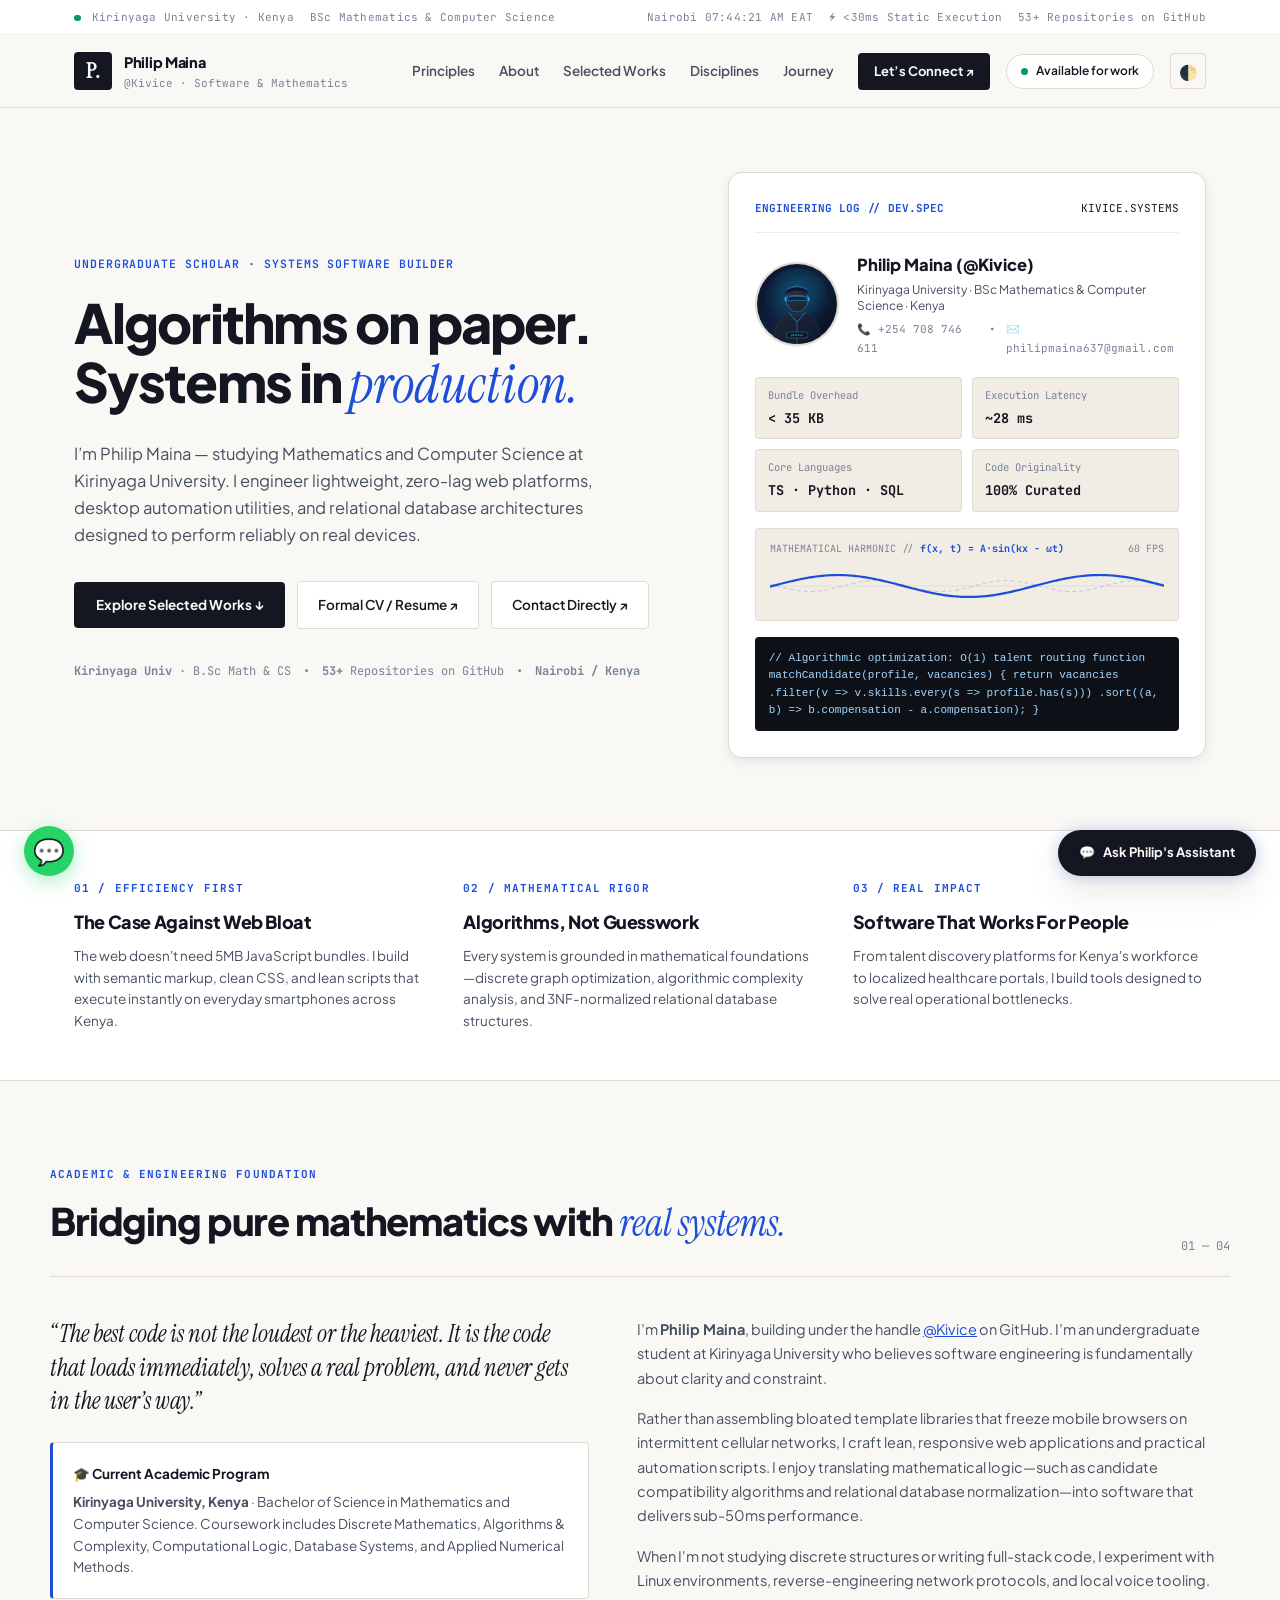
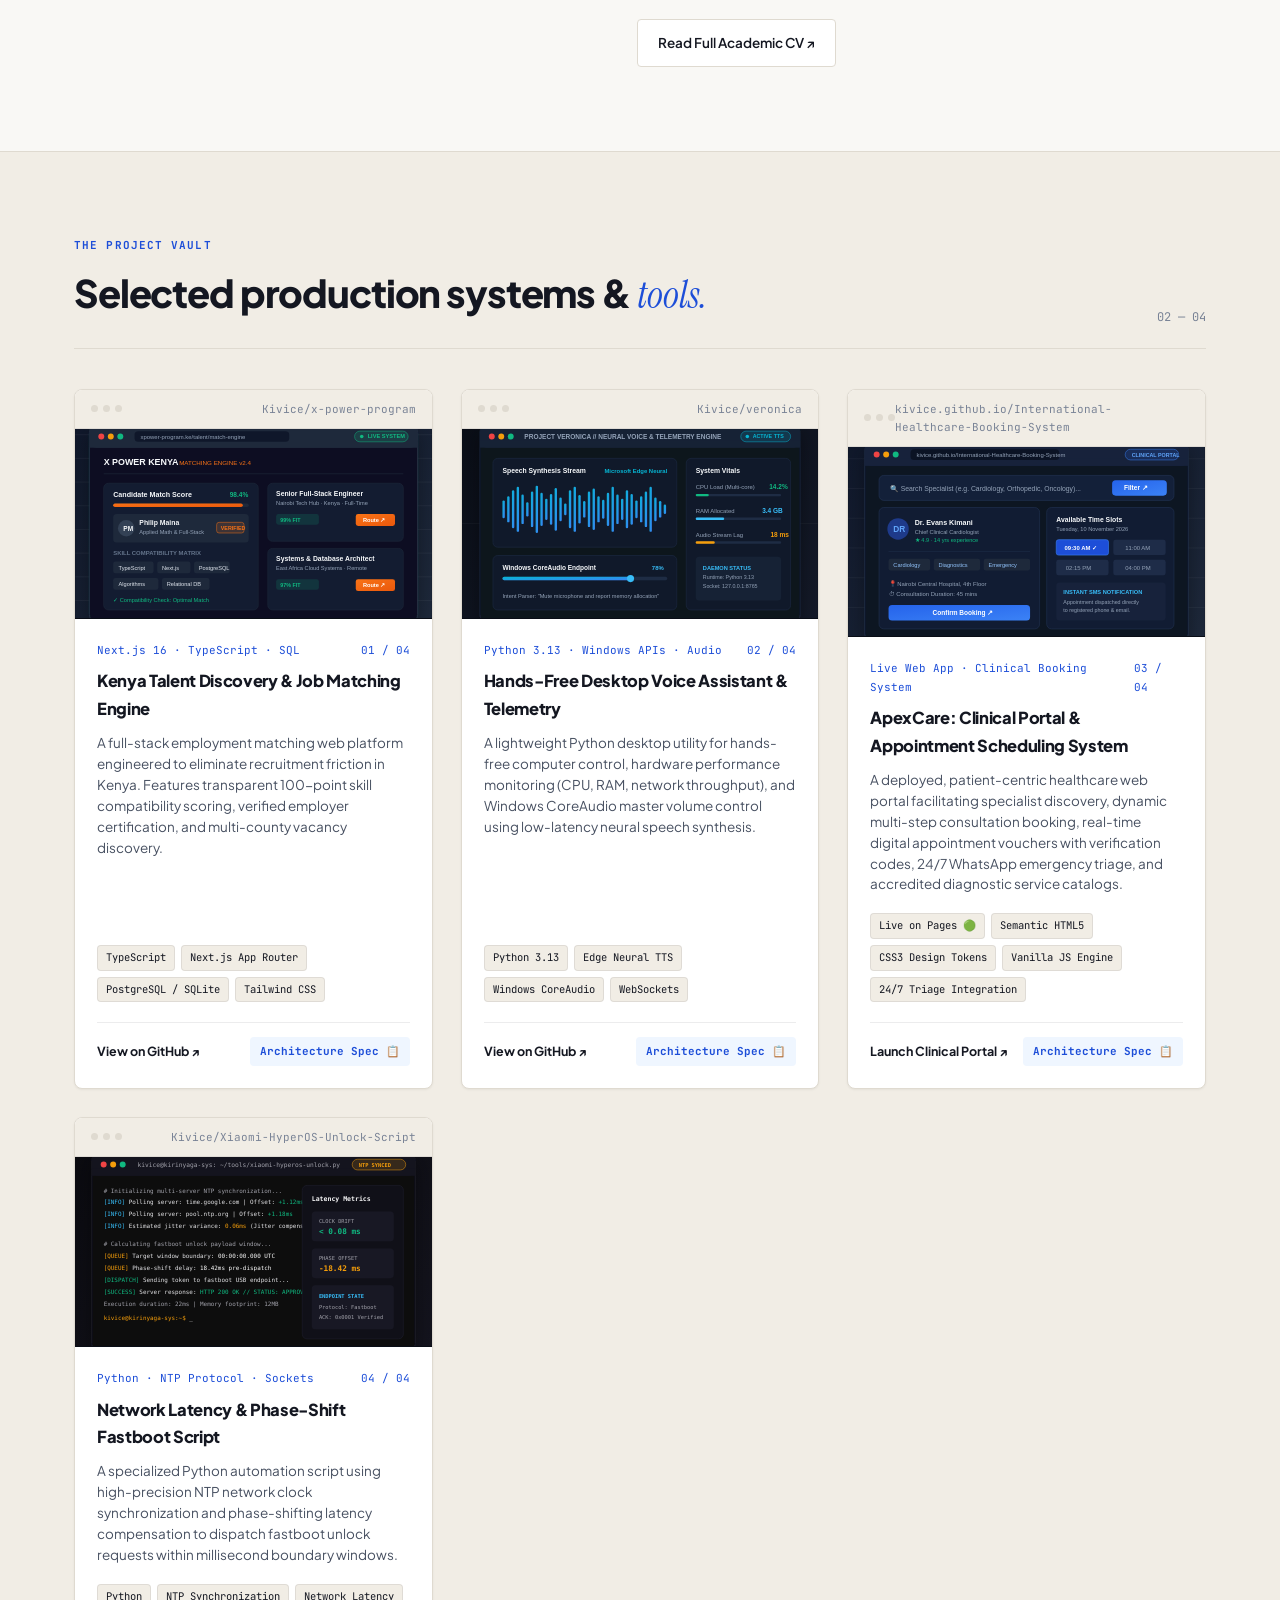
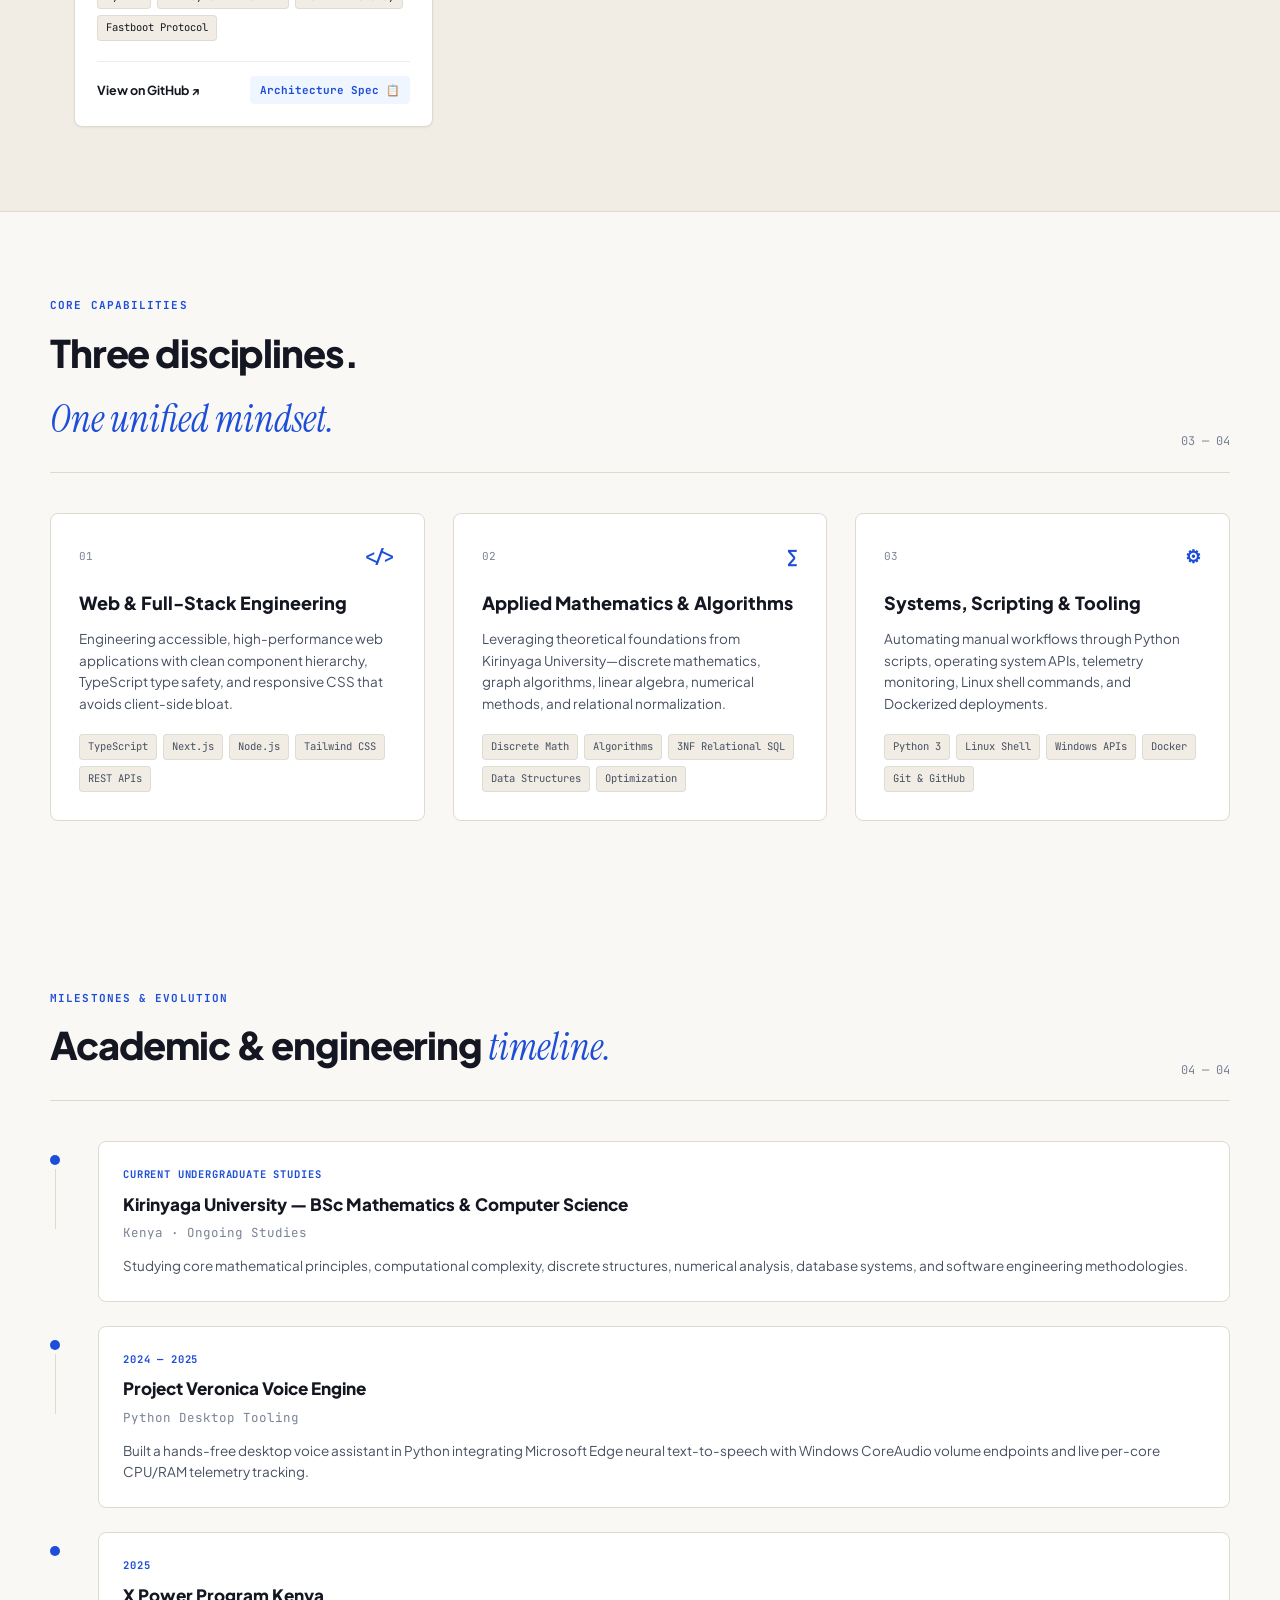
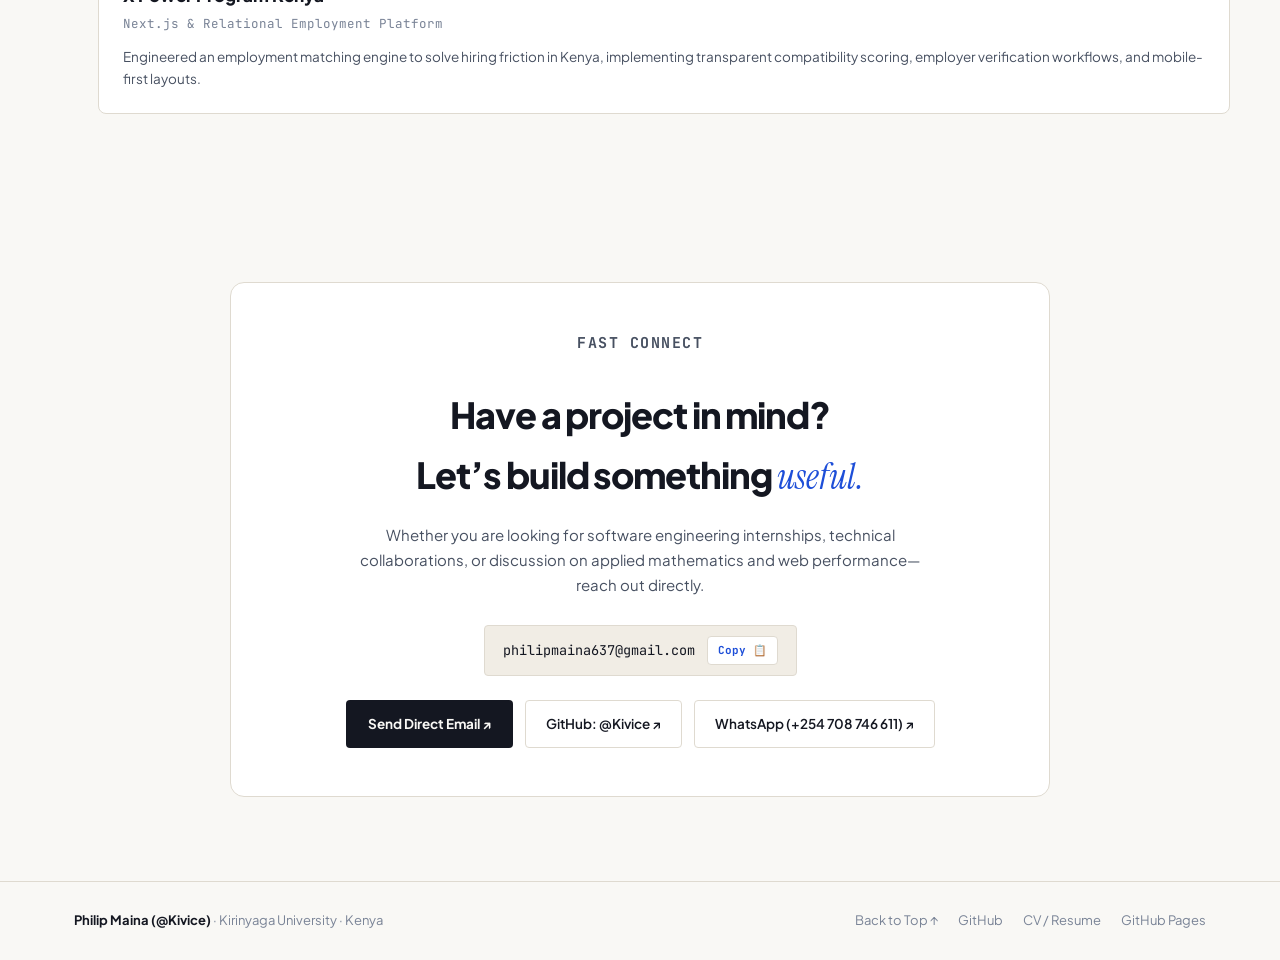
==== commit b1eca545: "feat: link live clinical healthcare portal, add live app launch trigger & update architectural spec" ====
--- a/index.html
+++ b/index.html
@@ -399,32 +399,33 @@
                 <div class="card-dots">
                   <span></span><span></span><span></span>
                 </div>
-                <span>Kivice/International-Healthcare-Booking-System</span>
+                <span>kivice.github.io/International-Healthcare-Booking-System</span>
               </div>
               <img
                 src="assets/images/project-healthcare.svg"
-                alt="Clinical Booking Portal Architecture"
+                alt="ApexCare Clinical Portal Architecture"
                 class="card-visual-img"
                 loading="lazy"
               />
               <div class="card-body">
                 <div class="card-meta">
-                  <span>HTML5 · CSS3 Grid · JavaScript</span>
+                  <span>Live Web App · Clinical Booking System</span>
                   <span>03 / 04</span>
                 </div>
-                <h4 class="card-headline">Doctor Directory &amp; Appointment Scheduling System</h4>
+                <h4 class="card-headline">ApexCare: Clinical Portal &amp; Appointment Scheduling System</h4>
                 <p class="card-description">
-                  A multi-page healthcare appointment booking web portal that helps patients discover registered medical specialists, explore clinical departments (emergency triage, diagnostics, dental), and schedule visits by city.
+                  A deployed, patient-centric healthcare web portal facilitating specialist discovery, dynamic multi-step consultation booking, real-time digital appointment vouchers with verification codes, 24/7 WhatsApp emergency triage, and accredited diagnostic service catalogs.
                 </p>
                 <div class="card-tech-chips">
+                  <span>Live on Pages 🟢</span>
                   <span>Semantic HTML5</span>
-                  <span>CSS3 Grid &amp; Flexbox</span>
-                  <span>JavaScript</span>
-                  <span>Mobile-First UI</span>
+                  <span>CSS3 Design Tokens</span>
+                  <span>Vanilla JS Engine</span>
+                  <span>24/7 Triage Integration</span>
                 </div>
                 <div class="card-actions">
-                  <a class="card-repo-btn" href="https://github.com/Kivice/International-Healthcare-Booking-System" target="_blank" rel="noopener noreferrer">
-                    View on GitHub ↗
+                  <a class="card-repo-btn" href="https://kivice.github.io/International-Healthcare-Booking-System/" target="_blank" rel="noopener noreferrer" style="background: var(--navy); color: var(--paper); border-color: var(--navy); font-weight: 700;">
+                    Launch Clinical Portal ↗
                   </a>
                   <button class="card-spec-trigger" data-spec-trigger="healthcare" type="button">
                     Architecture Spec 📋
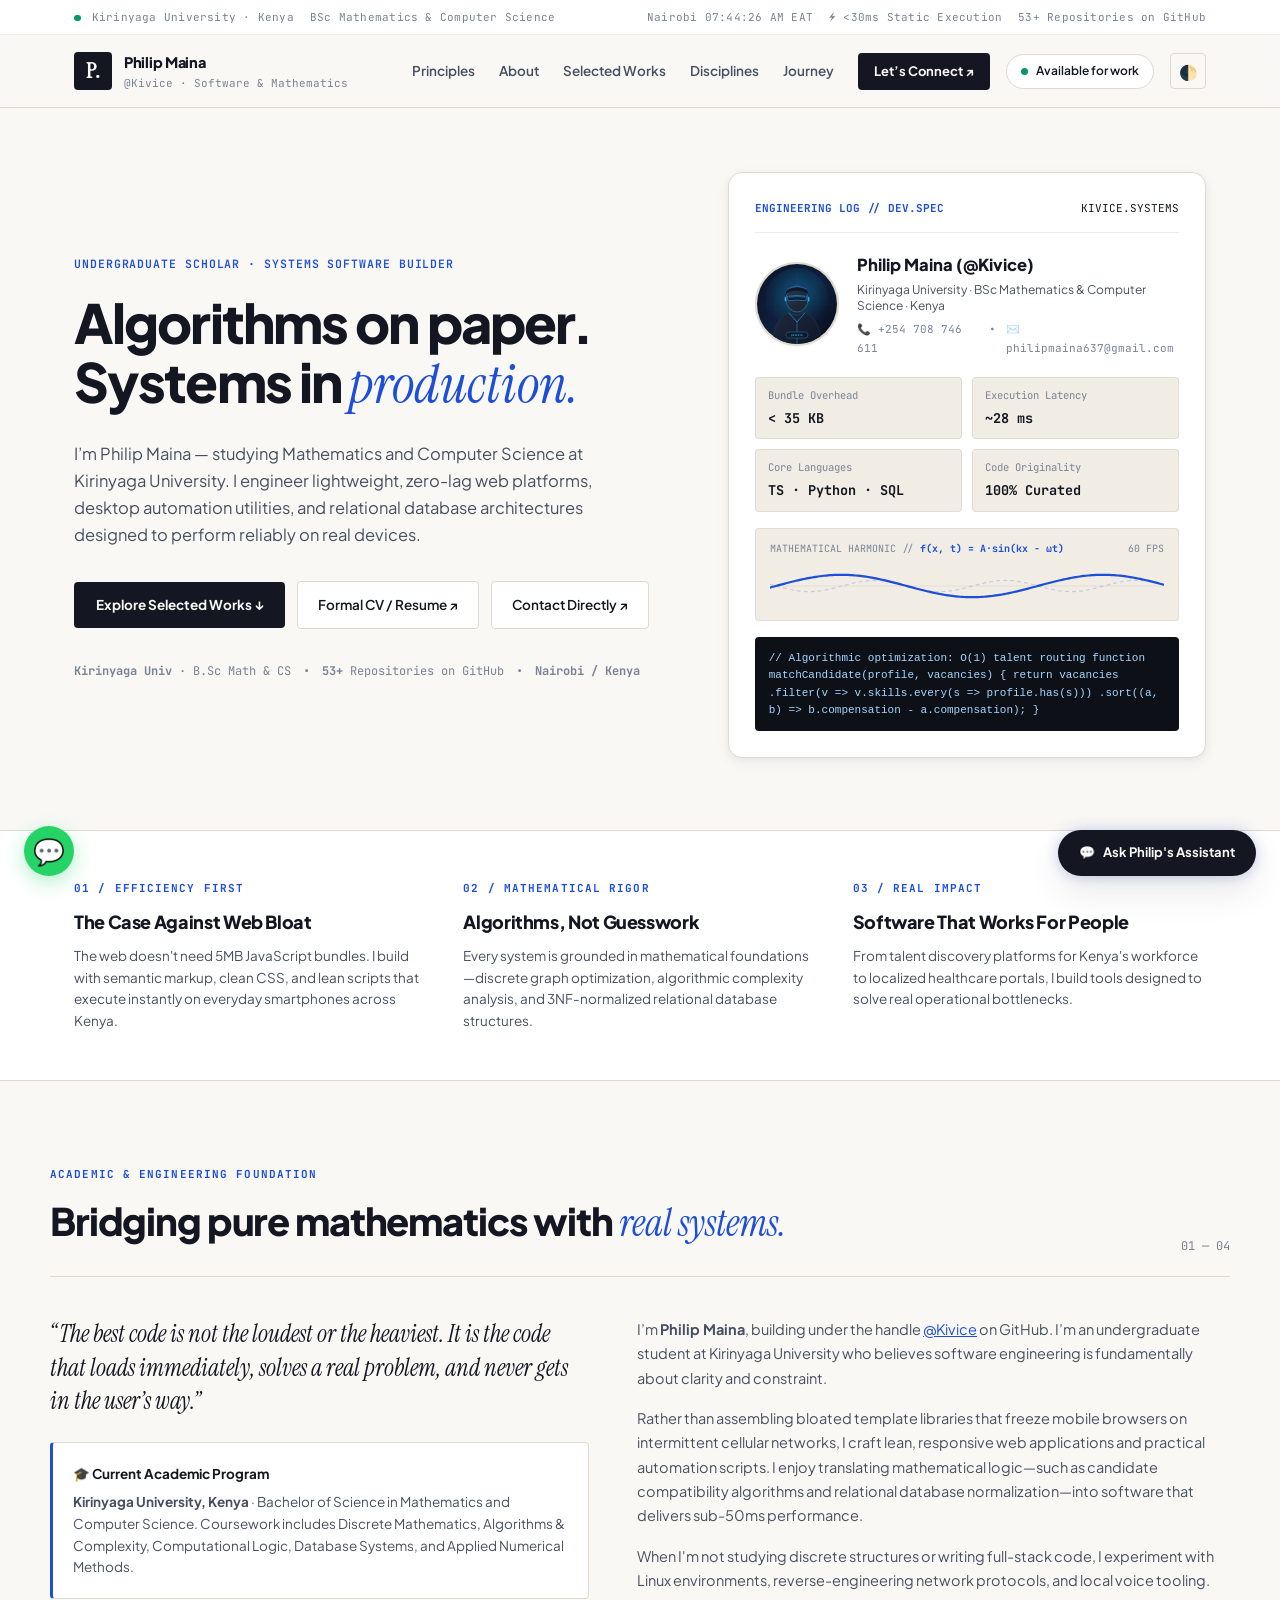
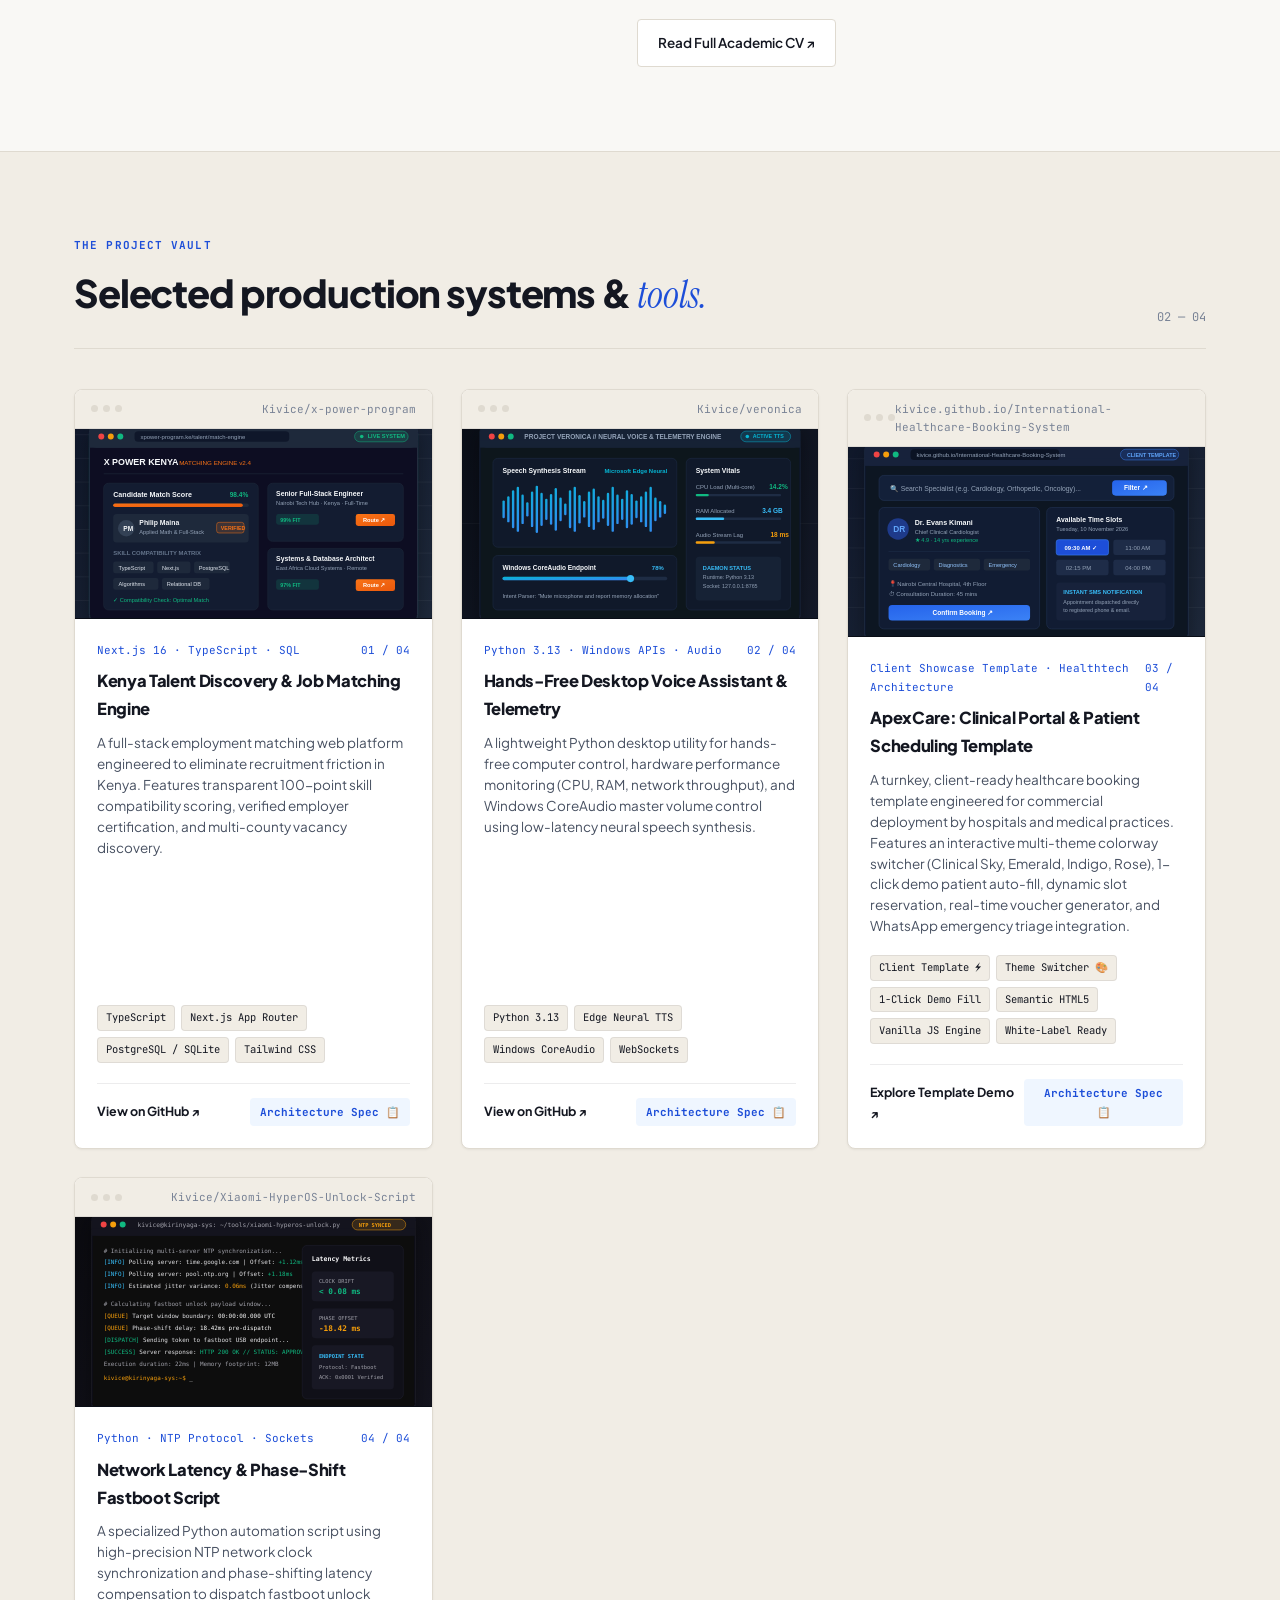
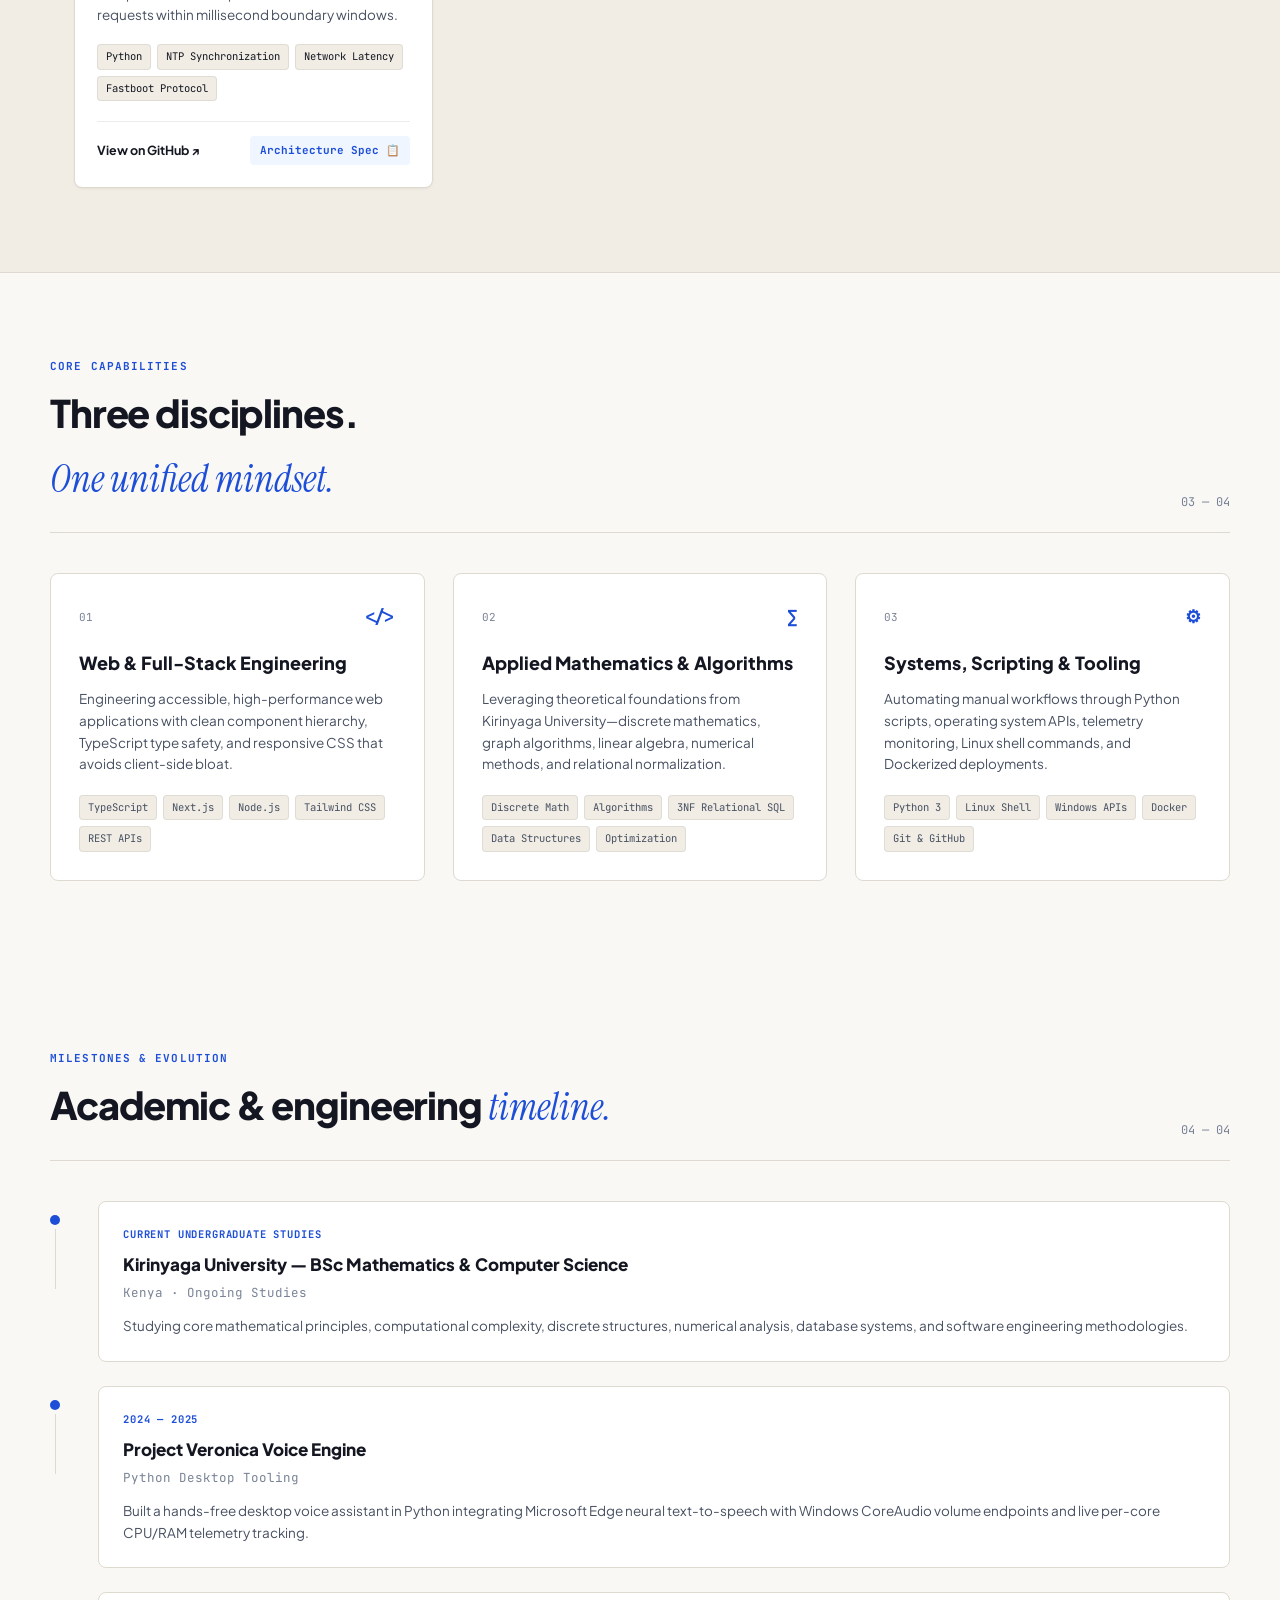
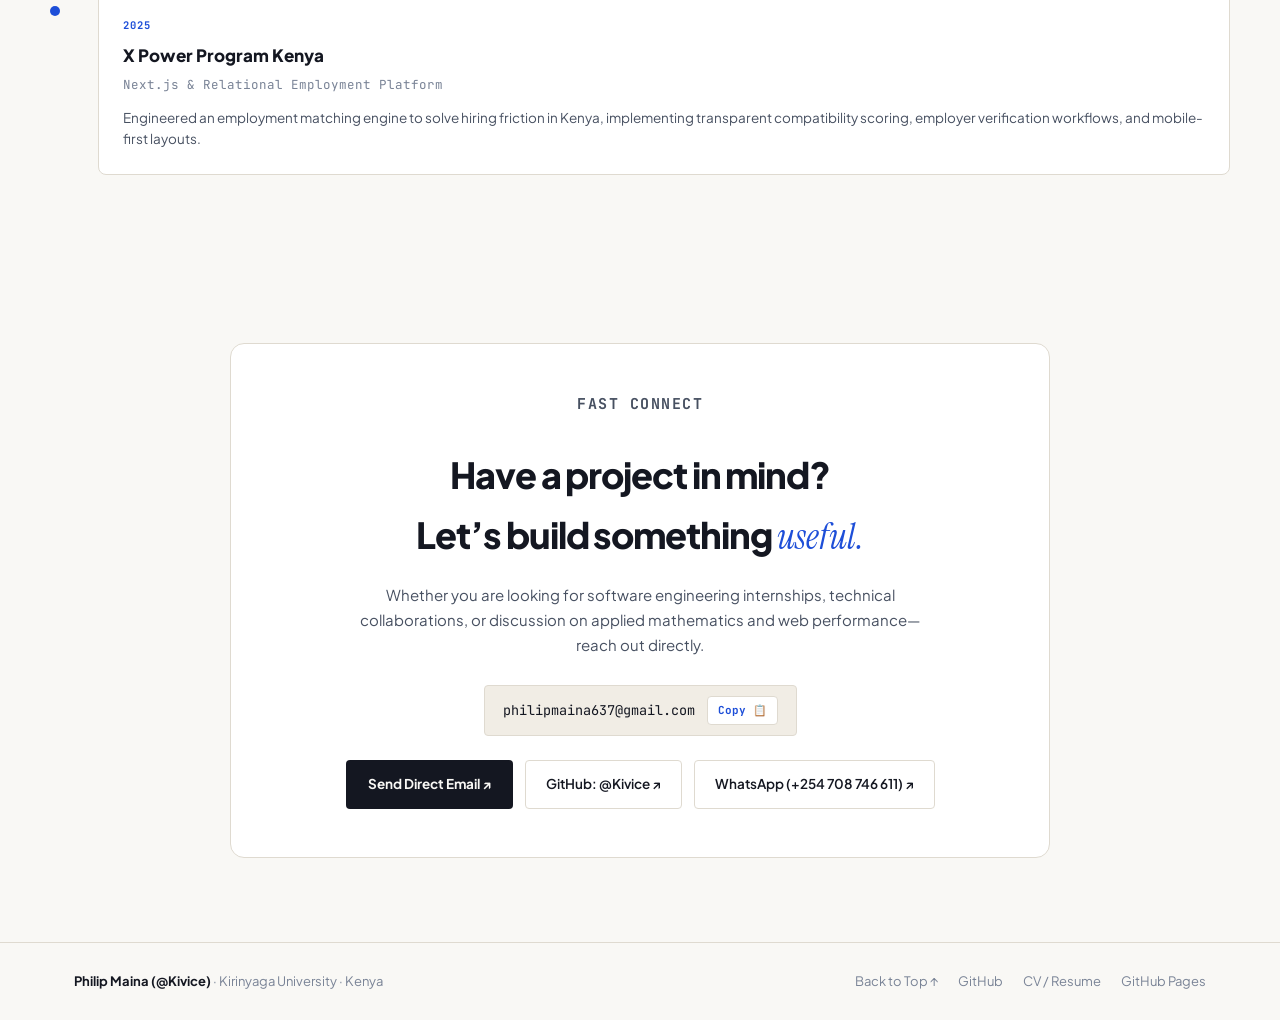
==== commit ffcb38b2: "feat: position healthcare portal as modern client showcase template with multi-theme switcher and de" ====
--- a/index.html
+++ b/index.html
@@ -409,23 +409,24 @@
               />
               <div class="card-body">
                 <div class="card-meta">
-                  <span>Live Web App · Clinical Booking System</span>
+                  <span>Client Showcase Template · Healthtech Architecture</span>
                   <span>03 / 04</span>
                 </div>
-                <h4 class="card-headline">ApexCare: Clinical Portal &amp; Appointment Scheduling System</h4>
+                <h4 class="card-headline">ApexCare: Clinical Portal &amp; Patient Scheduling Template</h4>
                 <p class="card-description">
-                  A deployed, patient-centric healthcare web portal facilitating specialist discovery, dynamic multi-step consultation booking, real-time digital appointment vouchers with verification codes, 24/7 WhatsApp emergency triage, and accredited diagnostic service catalogs.
+                  A turnkey, client-ready healthcare booking template engineered for commercial deployment by hospitals and medical practices. Features an interactive multi-theme colorway switcher (Clinical Sky, Emerald, Indigo, Rose), 1-click demo patient auto-fill, dynamic slot reservation, real-time voucher generator, and WhatsApp emergency triage integration.
                 </p>
                 <div class="card-tech-chips">
-                  <span>Live on Pages 🟢</span>
+                  <span>Client Template ⚡</span>
+                  <span>Theme Switcher 🎨</span>
+                  <span>1-Click Demo Fill</span>
                   <span>Semantic HTML5</span>
-                  <span>CSS3 Design Tokens</span>
                   <span>Vanilla JS Engine</span>
-                  <span>24/7 Triage Integration</span>
+                  <span>White-Label Ready</span>
                 </div>
                 <div class="card-actions">
                   <a class="card-repo-btn" href="https://kivice.github.io/International-Healthcare-Booking-System/" target="_blank" rel="noopener noreferrer" style="background: var(--navy); color: var(--paper); border-color: var(--navy); font-weight: 700;">
-                    Launch Clinical Portal ↗
+                    Explore Template Demo ↗
                   </a>
                   <button class="card-spec-trigger" data-spec-trigger="healthcare" type="button">
                     Architecture Spec 📋
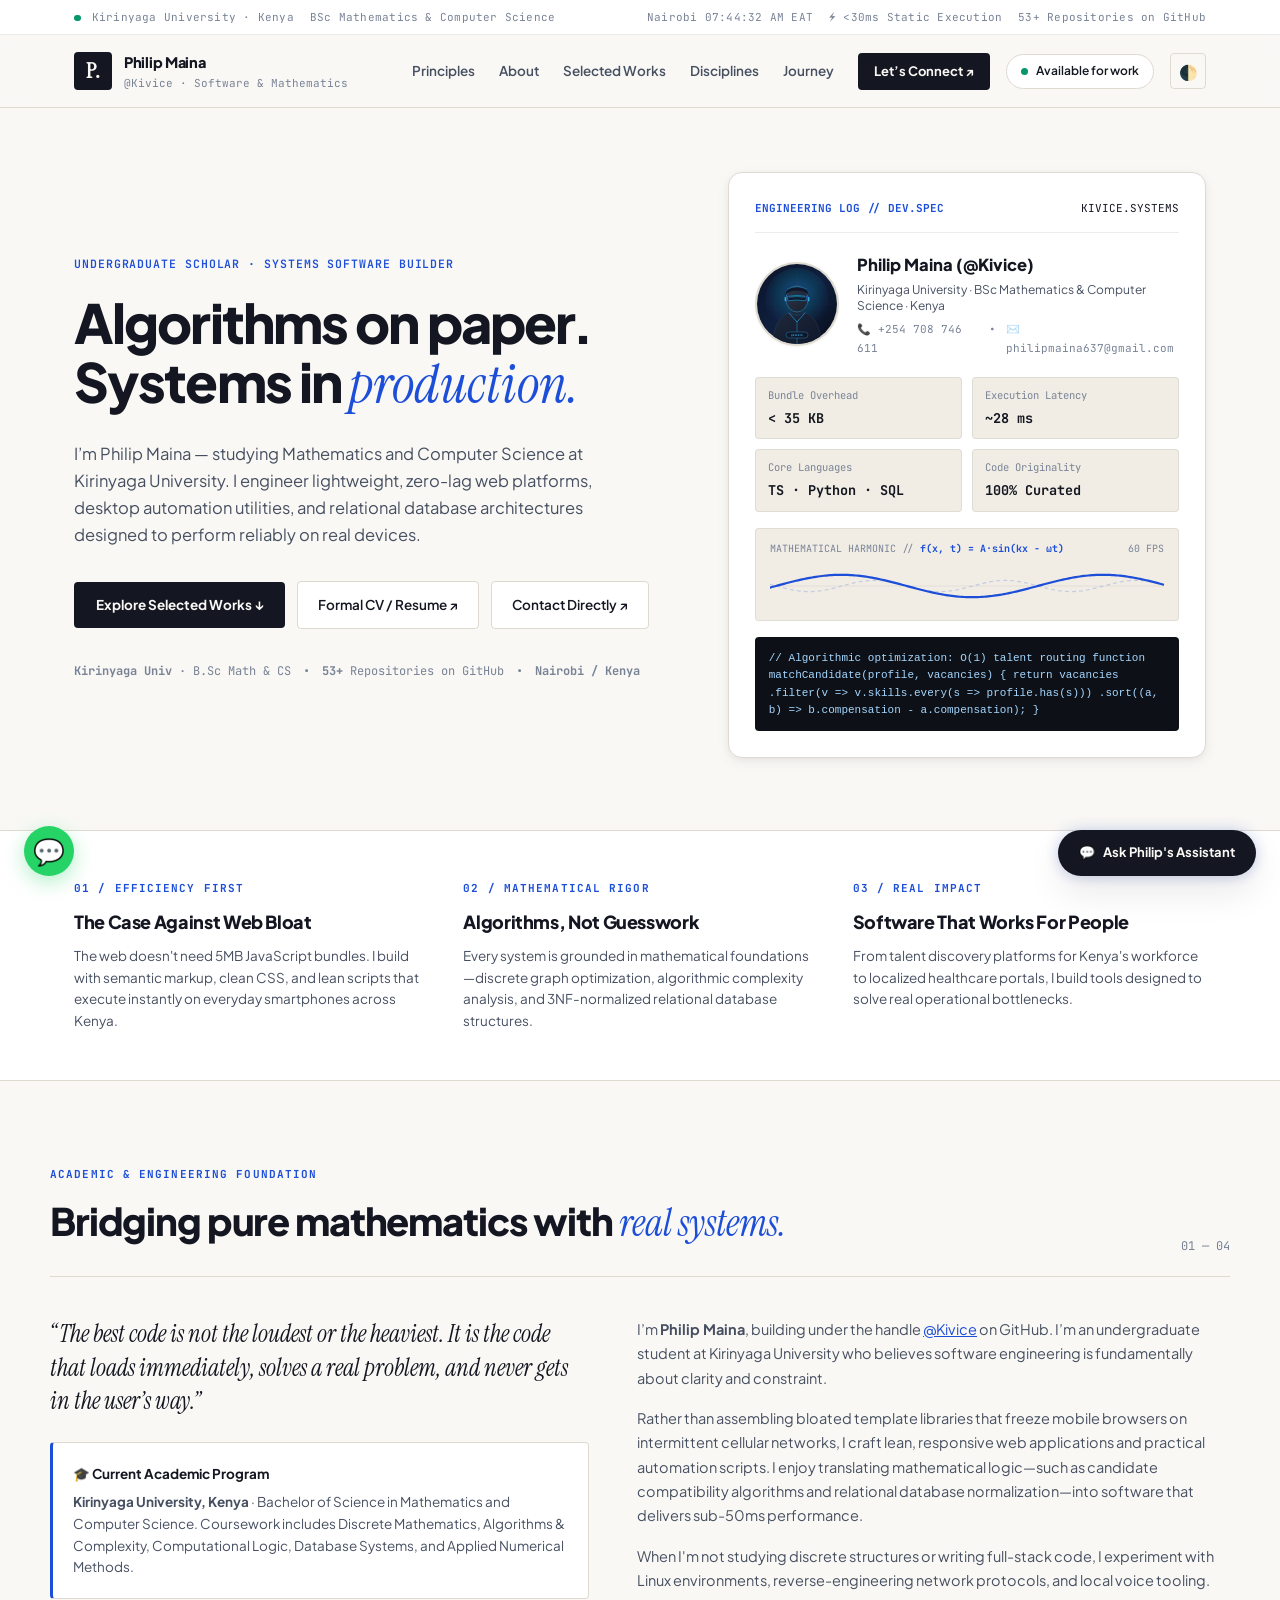
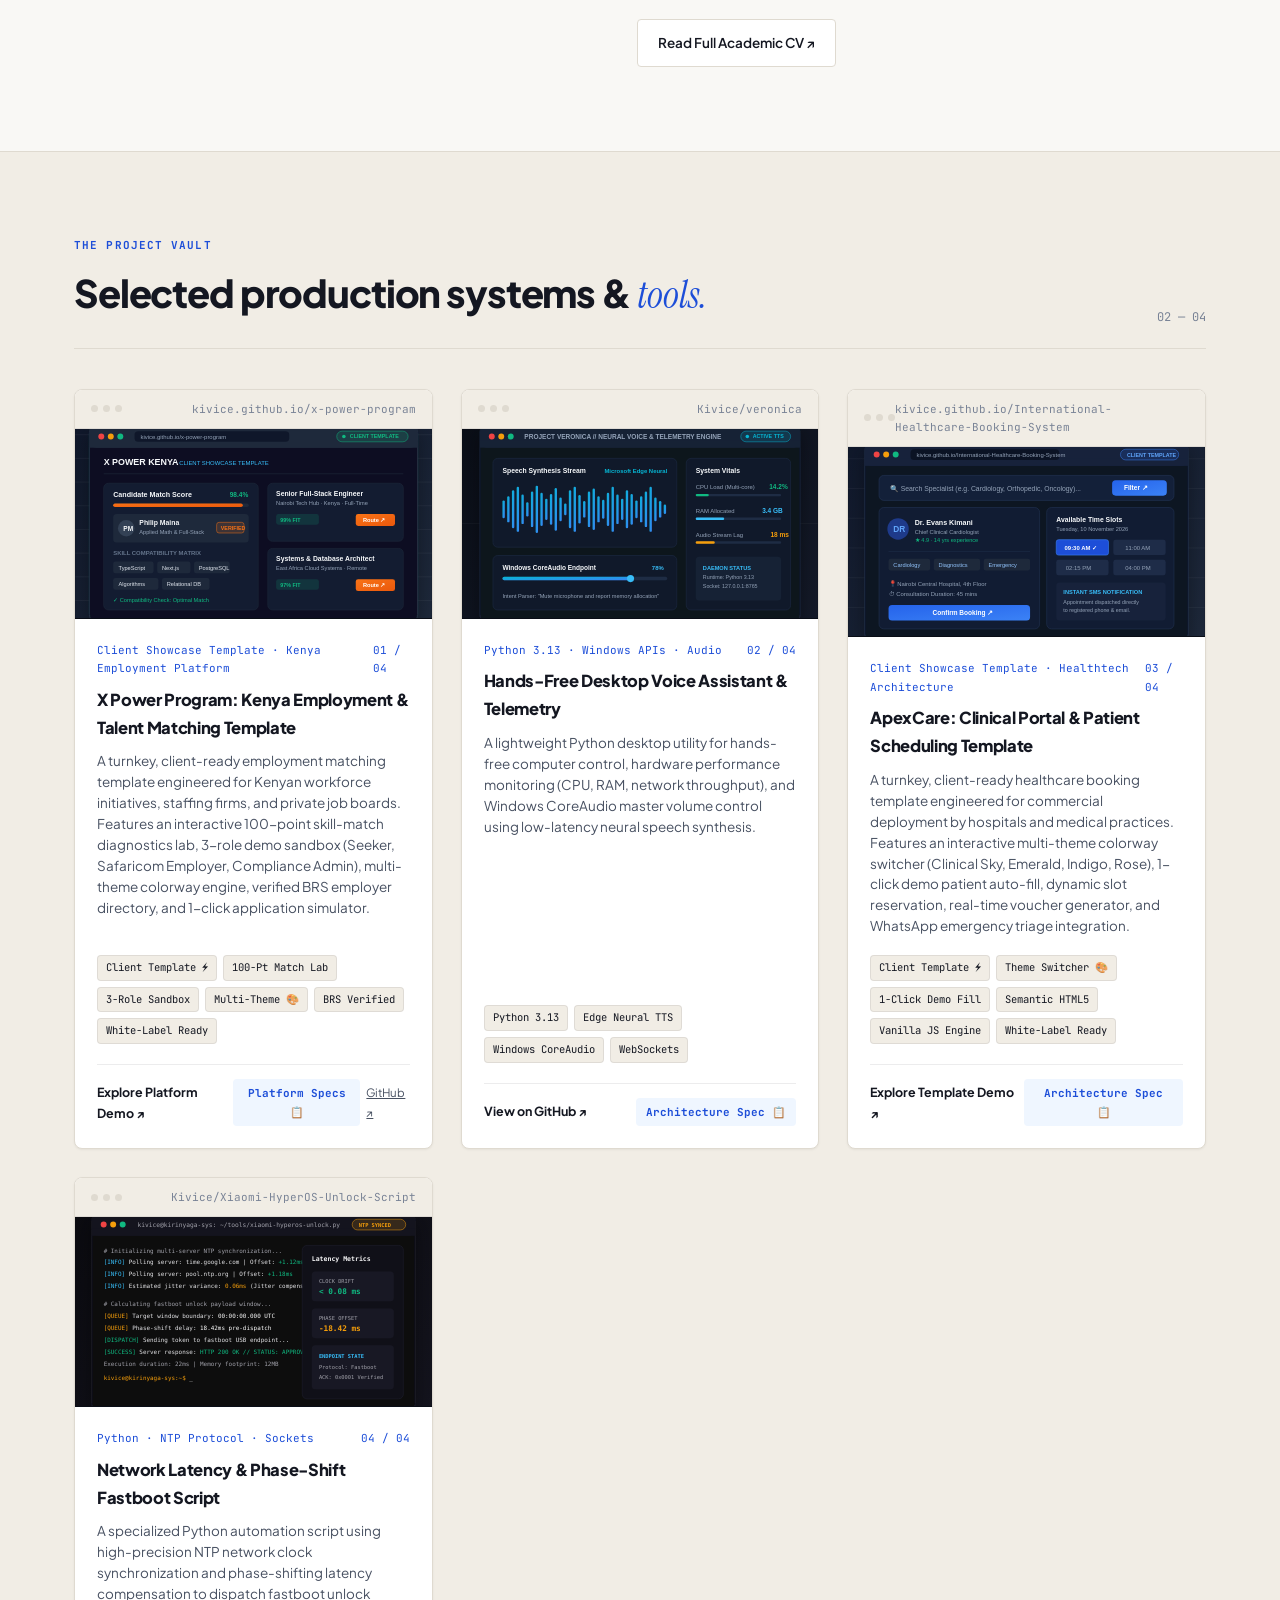
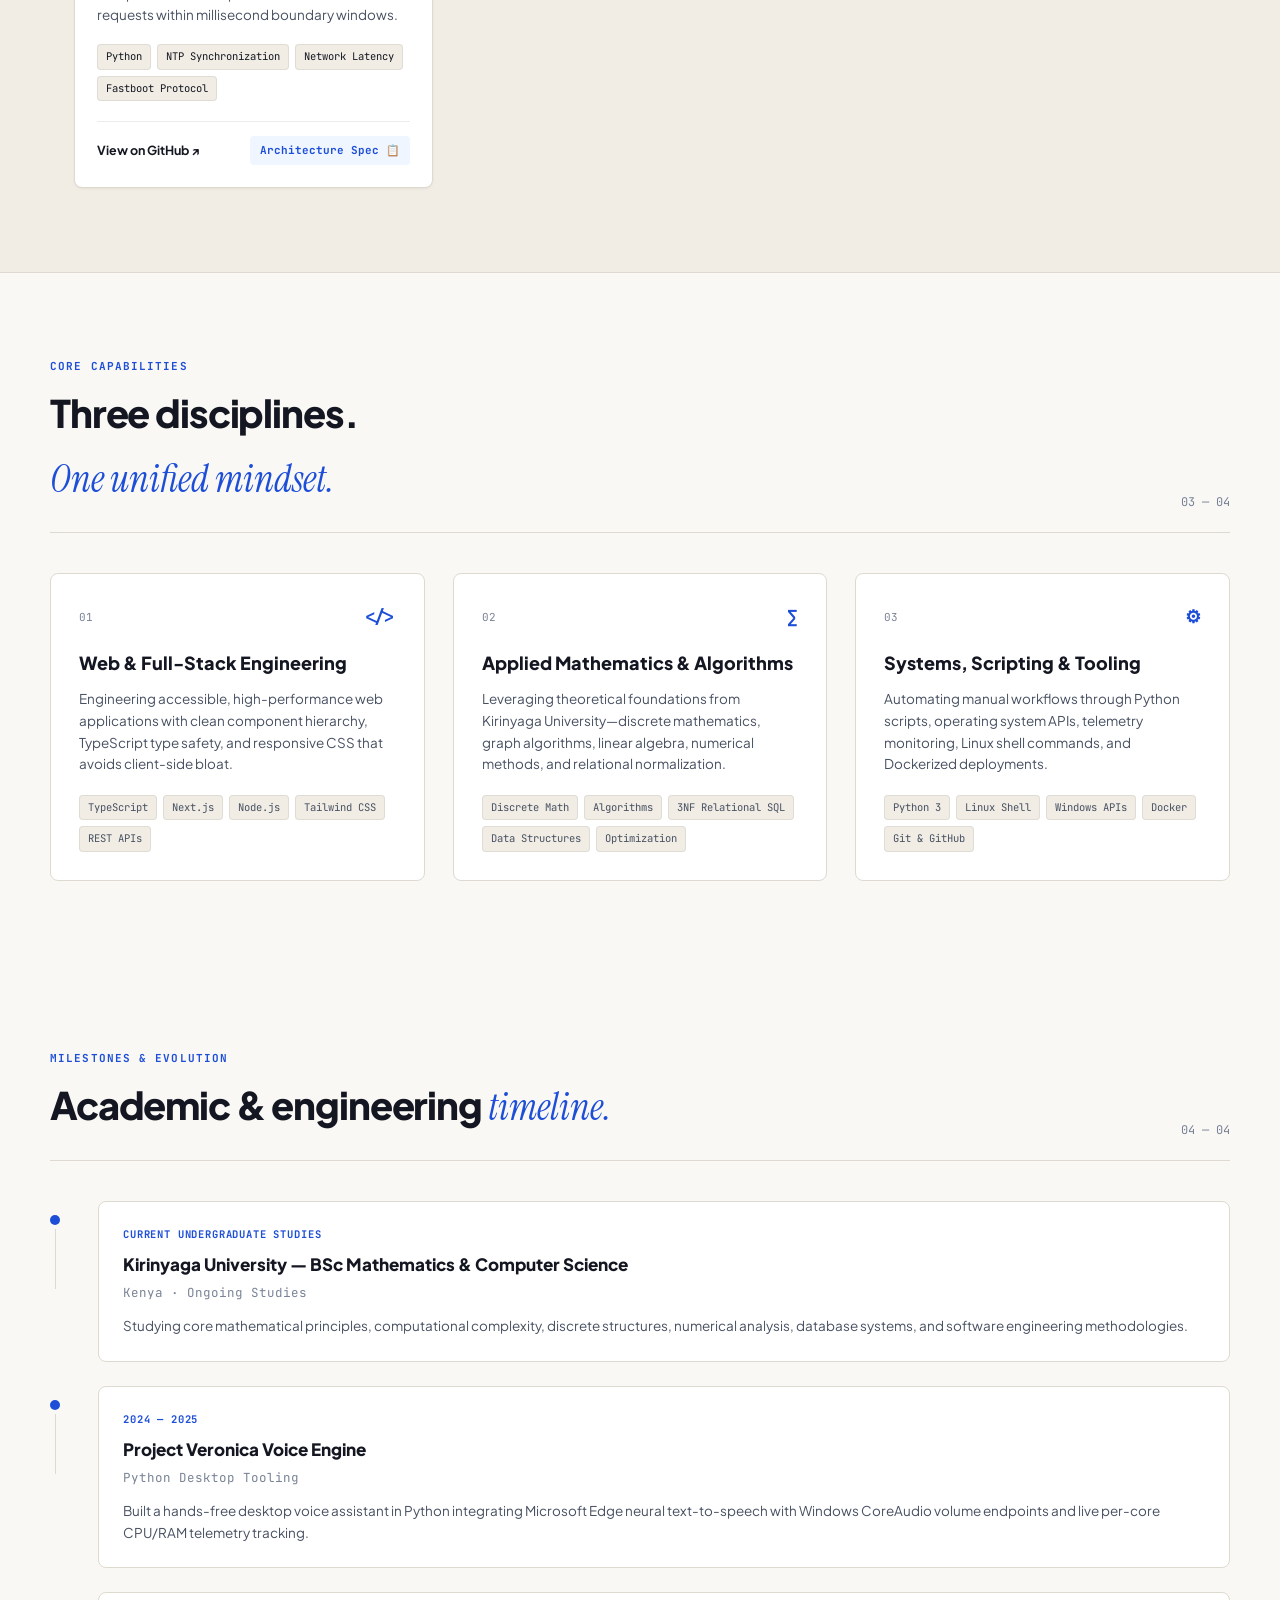
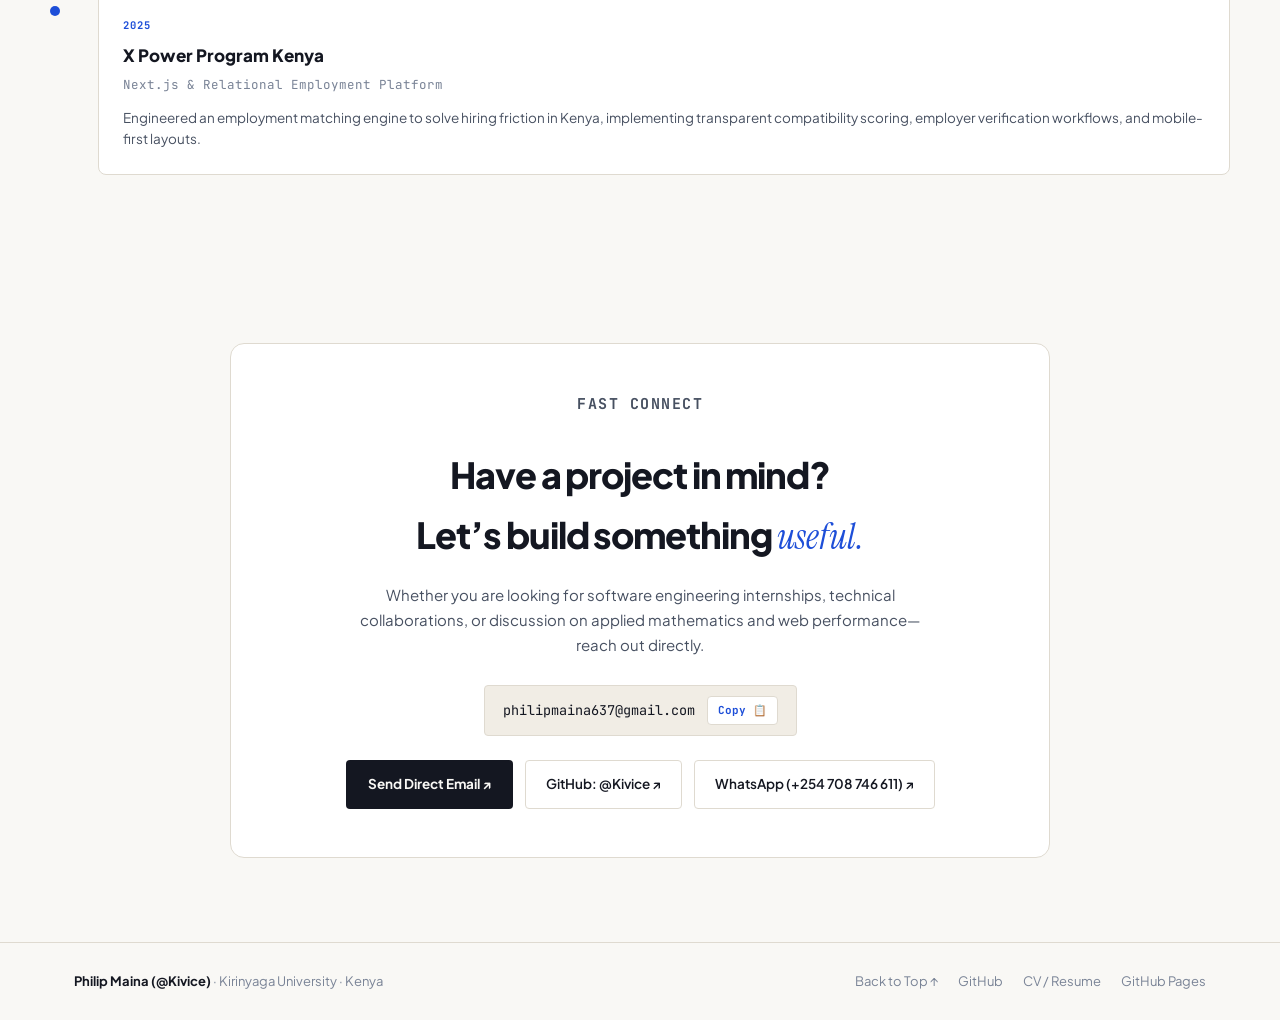
==== commit 9161b2be: "feat: link launched X Power client showcase template to Portfolio V1" ====
--- a/index.html
+++ b/index.html
@@ -319,7 +319,7 @@
                 <div class="card-dots">
                   <span></span><span></span><span></span>
                 </div>
-                <span>Kivice/x-power-program</span>
+                <span>kivice.github.io/x-power-program</span>
               </div>
               <img
                 src="assets/images/project-xpower.svg"
@@ -329,26 +329,31 @@
               />
               <div class="card-body">
                 <div class="card-meta">
-                  <span>Next.js 16 · TypeScript · SQL</span>
+                  <span>Client Showcase Template · Kenya Employment Platform</span>
                   <span>01 / 04</span>
                 </div>
-                <h4 class="card-headline">Kenya Talent Discovery &amp; Job Matching Engine</h4>
+                <h4 class="card-headline">X Power Program: Kenya Employment &amp; Talent Matching Template</h4>
                 <p class="card-description">
-                  A full-stack employment matching web platform engineered to eliminate recruitment friction in Kenya. Features transparent 100-point skill compatibility scoring, verified employer certification, and multi-county vacancy discovery.
+                  A turnkey, client-ready employment matching template engineered for Kenyan workforce initiatives, staffing firms, and private job boards. Features an interactive 100-point skill-match diagnostics lab, 3-role demo sandbox (Seeker, Safaricom Employer, Compliance Admin), multi-theme colorway engine, verified BRS employer directory, and 1-click application simulator.
                 </p>
                 <div class="card-tech-chips">
-                  <span>TypeScript</span>
-                  <span>Next.js App Router</span>
-                  <span>PostgreSQL / SQLite</span>
-                  <span>Tailwind CSS</span>
+                  <span>Client Template ⚡</span>
+                  <span>100-Pt Match Lab</span>
+                  <span>3-Role Sandbox</span>
+                  <span>Multi-Theme 🎨</span>
+                  <span>BRS Verified</span>
+                  <span>White-Label Ready</span>
                 </div>
                 <div class="card-actions">
-                  <a class="card-repo-btn" href="https://github.com/Kivice/x-power-program" target="_blank" rel="noopener noreferrer">
-                    View on GitHub ↗
+                  <a class="card-repo-btn" href="https://kivice.github.io/x-power-program/" target="_blank" rel="noopener noreferrer" style="background: var(--navy); color: var(--paper); border-color: var(--navy); font-weight: 700;">
+                    Explore Platform Demo ↗
                   </a>
                   <button class="card-spec-trigger" data-spec-trigger="xpower" type="button">
-                    Architecture Spec 📋
+                    Platform Specs 📋
                   </button>
+                  <a href="https://github.com/Kivice/x-power-program" target="_blank" rel="noopener noreferrer" style="font-size: 11.5px; color: var(--ink-secondary); text-decoration: underline; margin-left: 6px;">
+                    GitHub ↗
+                  </a>
                 </div>
               </div>
             </article>
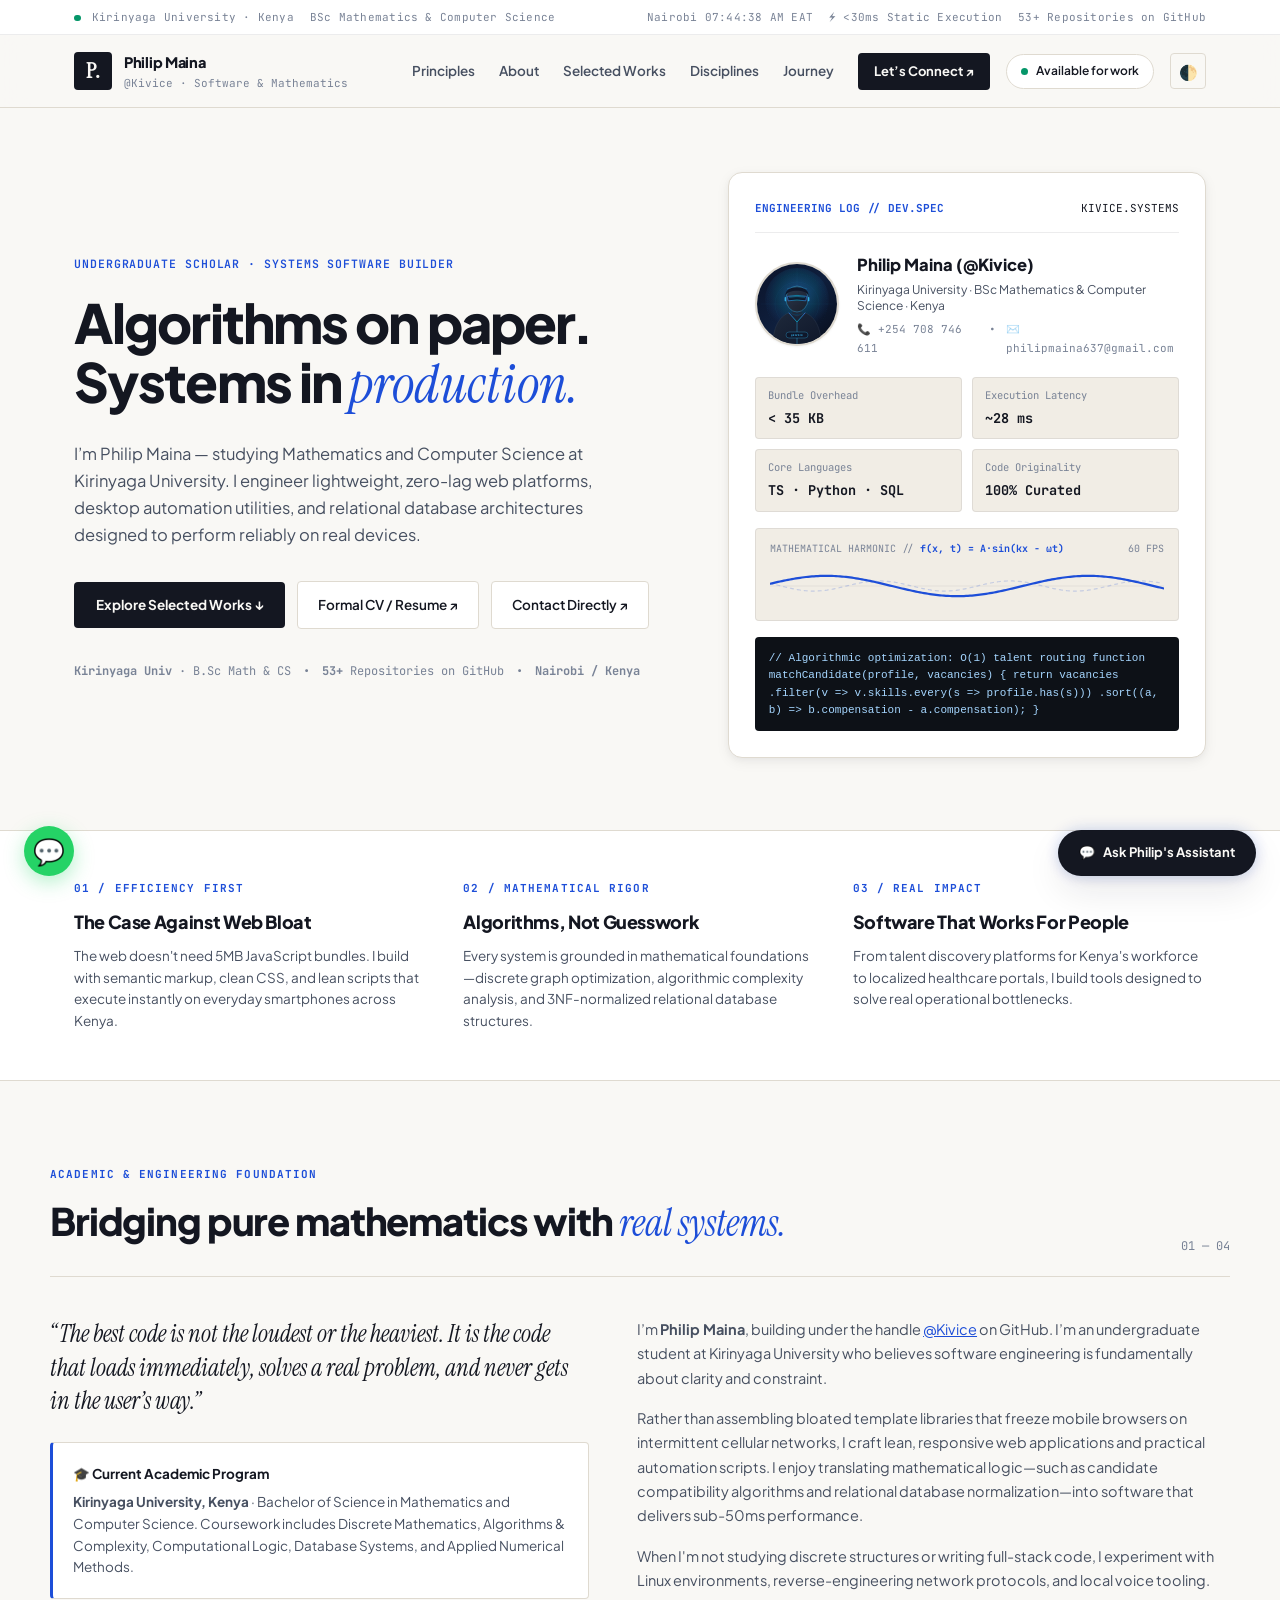
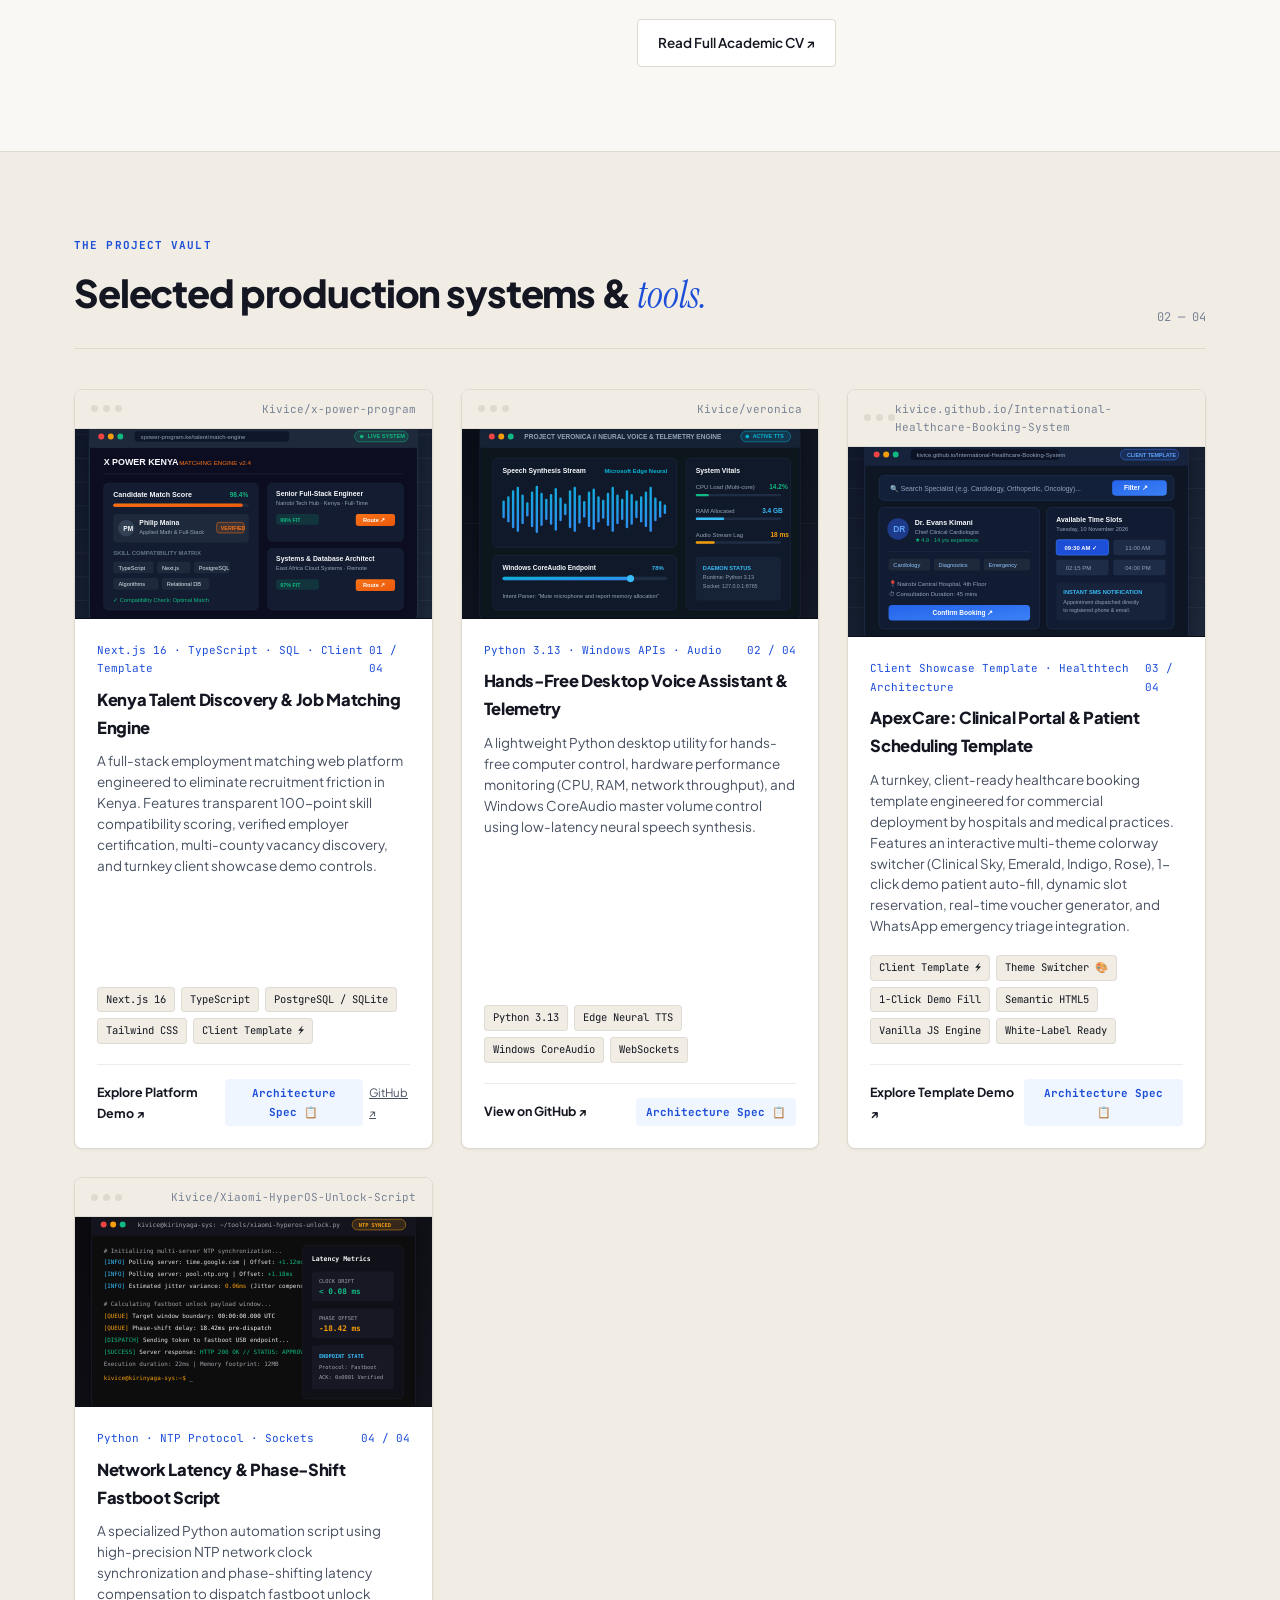
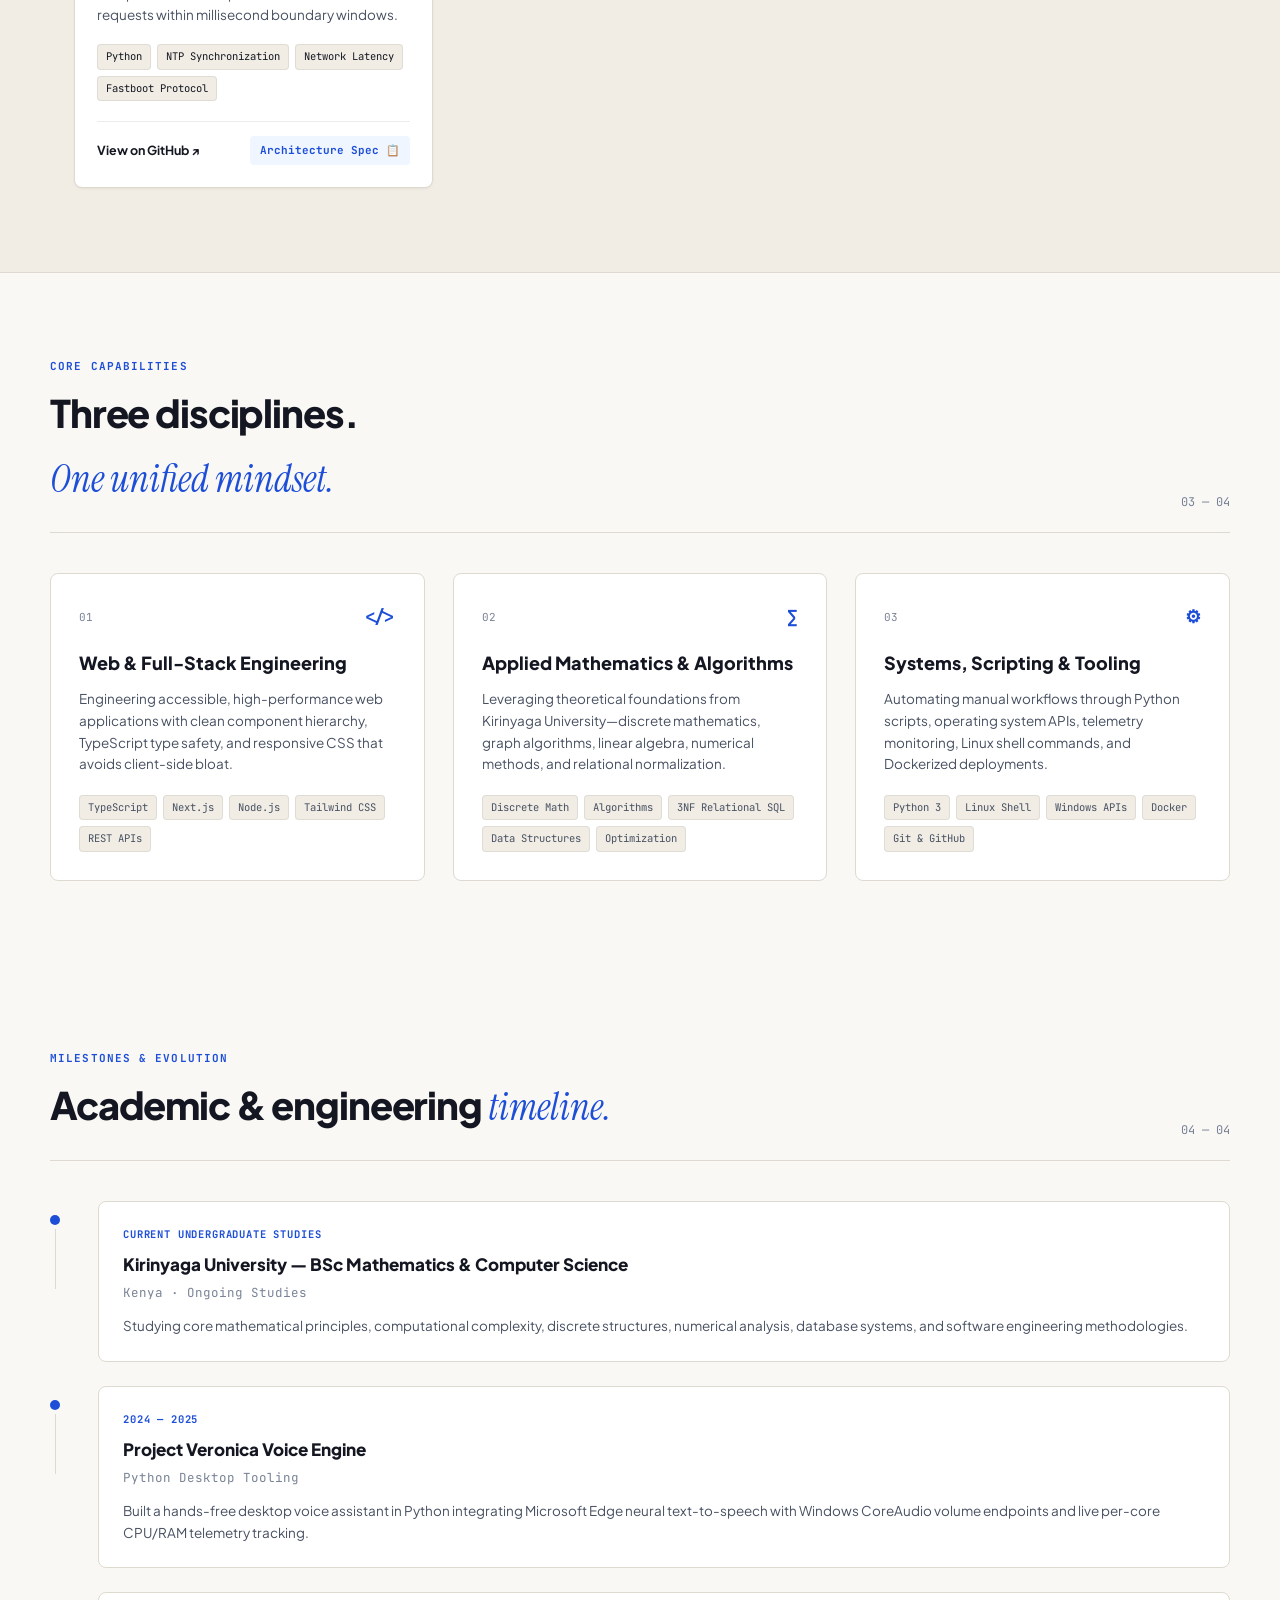
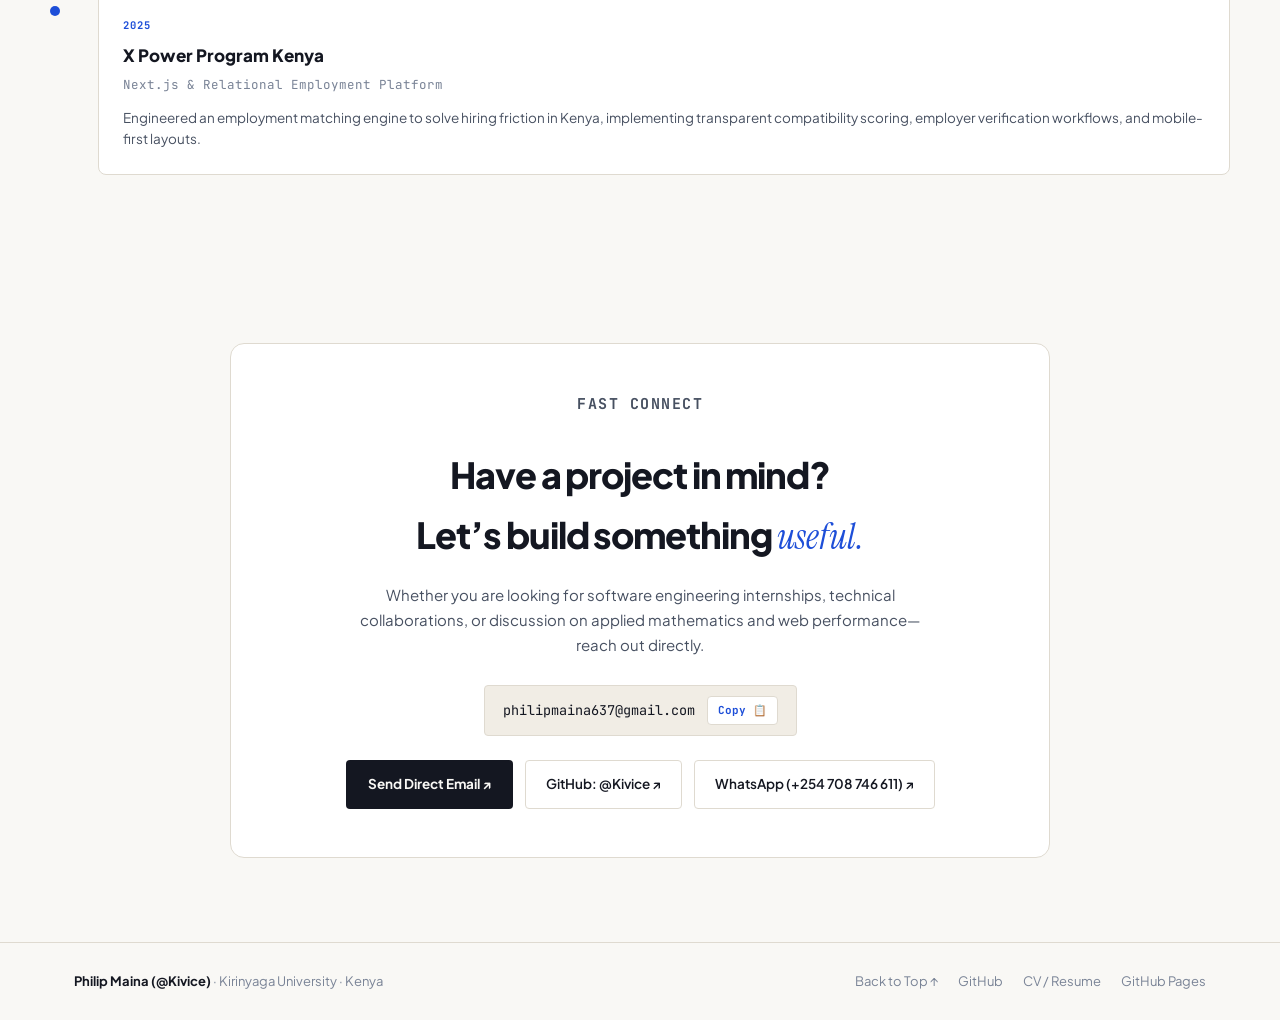
==== commit 766977b4: "feat: restore X Power OG self with integrated client template system" ====
--- a/index.html
+++ b/index.html
@@ -319,7 +319,7 @@
                 <div class="card-dots">
                   <span></span><span></span><span></span>
                 </div>
-                <span>kivice.github.io/x-power-program</span>
+                <span>Kivice/x-power-program</span>
               </div>
               <img
                 src="assets/images/project-xpower.svg"
@@ -329,27 +329,26 @@
               />
               <div class="card-body">
                 <div class="card-meta">
-                  <span>Client Showcase Template · Kenya Employment Platform</span>
+                  <span>Next.js 16 · TypeScript · SQL · Client Template</span>
                   <span>01 / 04</span>
                 </div>
-                <h4 class="card-headline">X Power Program: Kenya Employment &amp; Talent Matching Template</h4>
+                <h4 class="card-headline">Kenya Talent Discovery &amp; Job Matching Engine</h4>
                 <p class="card-description">
-                  A turnkey, client-ready employment matching template engineered for Kenyan workforce initiatives, staffing firms, and private job boards. Features an interactive 100-point skill-match diagnostics lab, 3-role demo sandbox (Seeker, Safaricom Employer, Compliance Admin), multi-theme colorway engine, verified BRS employer directory, and 1-click application simulator.
+                  A full-stack employment matching web platform engineered to eliminate recruitment friction in Kenya. Features transparent 100-point skill compatibility scoring, verified employer certification, multi-county vacancy discovery, and turnkey client showcase demo controls.
                 </p>
                 <div class="card-tech-chips">
+                  <span>Next.js 16</span>
+                  <span>TypeScript</span>
+                  <span>PostgreSQL / SQLite</span>
+                  <span>Tailwind CSS</span>
                   <span>Client Template ⚡</span>
-                  <span>100-Pt Match Lab</span>
-                  <span>3-Role Sandbox</span>
-                  <span>Multi-Theme 🎨</span>
-                  <span>BRS Verified</span>
-                  <span>White-Label Ready</span>
                 </div>
                 <div class="card-actions">
                   <a class="card-repo-btn" href="https://kivice.github.io/x-power-program/" target="_blank" rel="noopener noreferrer" style="background: var(--navy); color: var(--paper); border-color: var(--navy); font-weight: 700;">
                     Explore Platform Demo ↗
                   </a>
                   <button class="card-spec-trigger" data-spec-trigger="xpower" type="button">
-                    Platform Specs 📋
+                    Architecture Spec 📋
                   </button>
                   <a href="https://github.com/Kivice/x-power-program" target="_blank" rel="noopener noreferrer" style="font-size: 11.5px; color: var(--ink-secondary); text-decoration: underline; margin-left: 6px;">
                     GitHub ↗
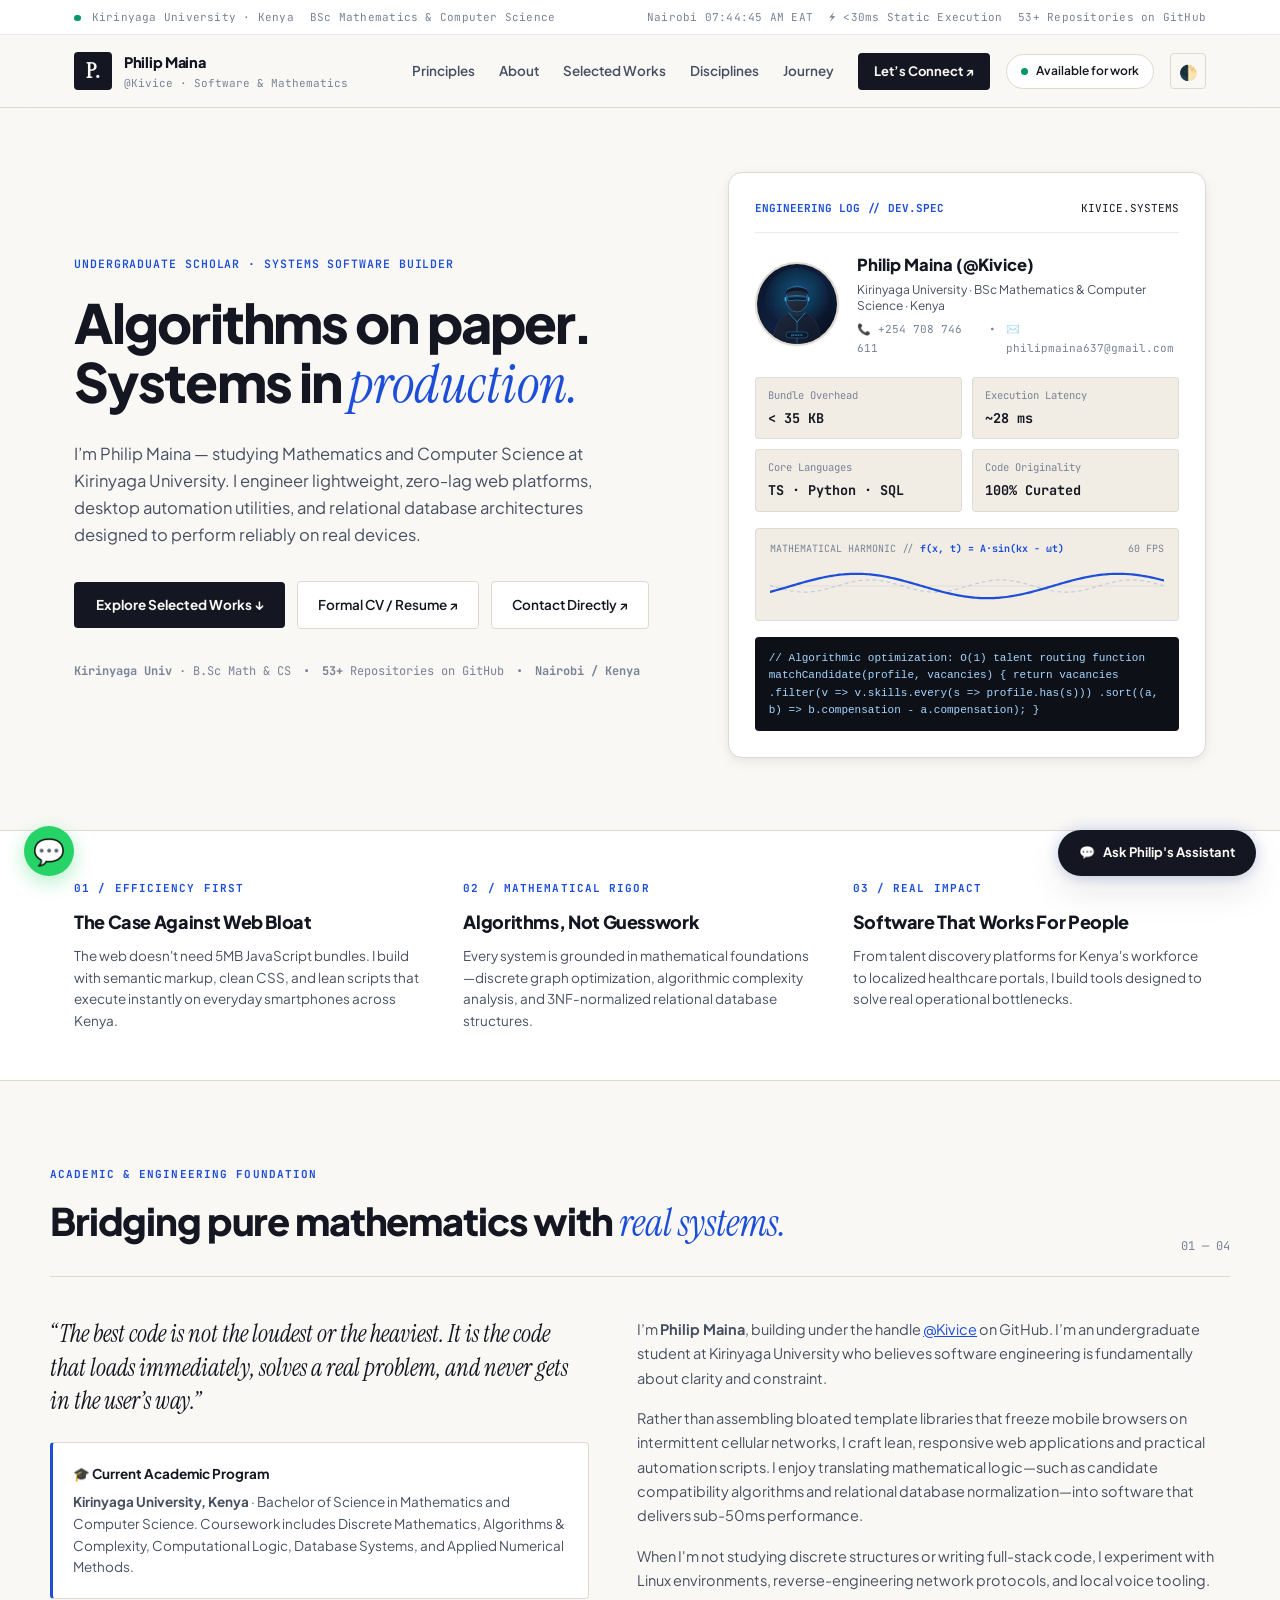
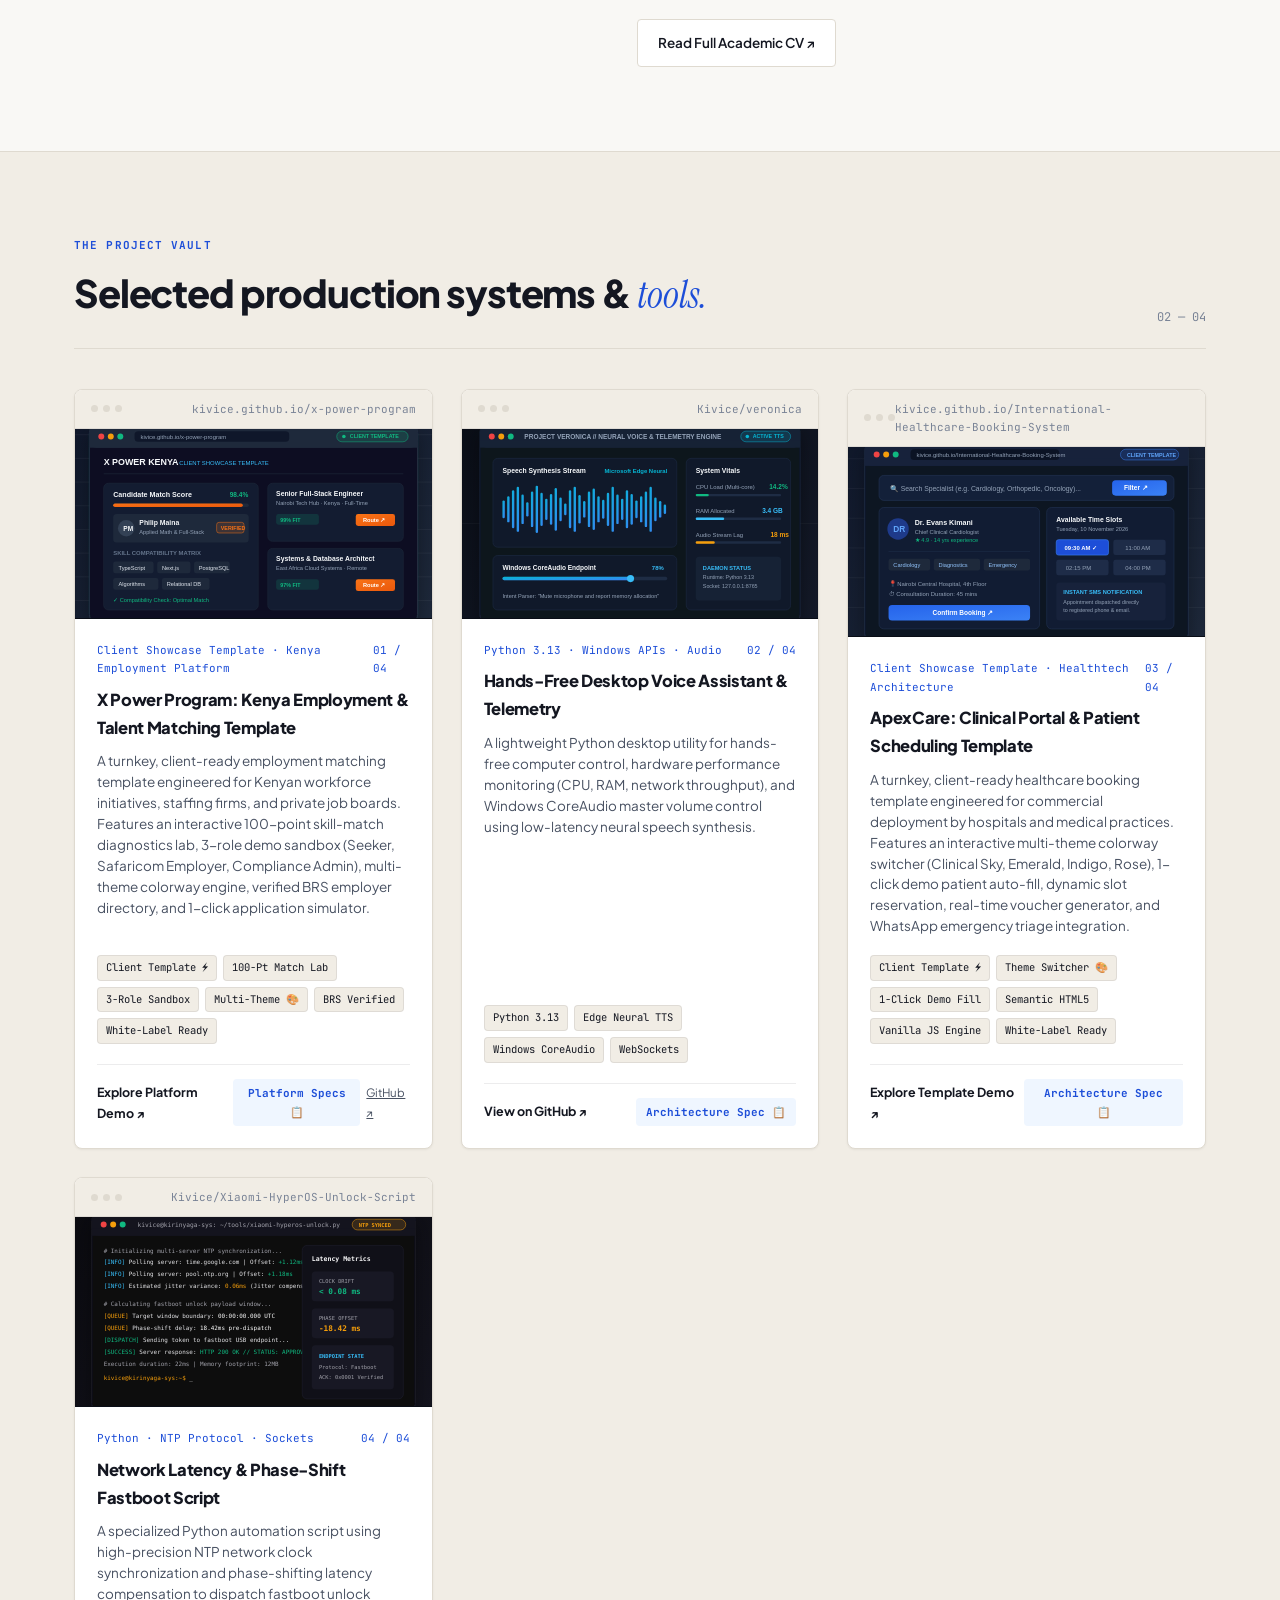
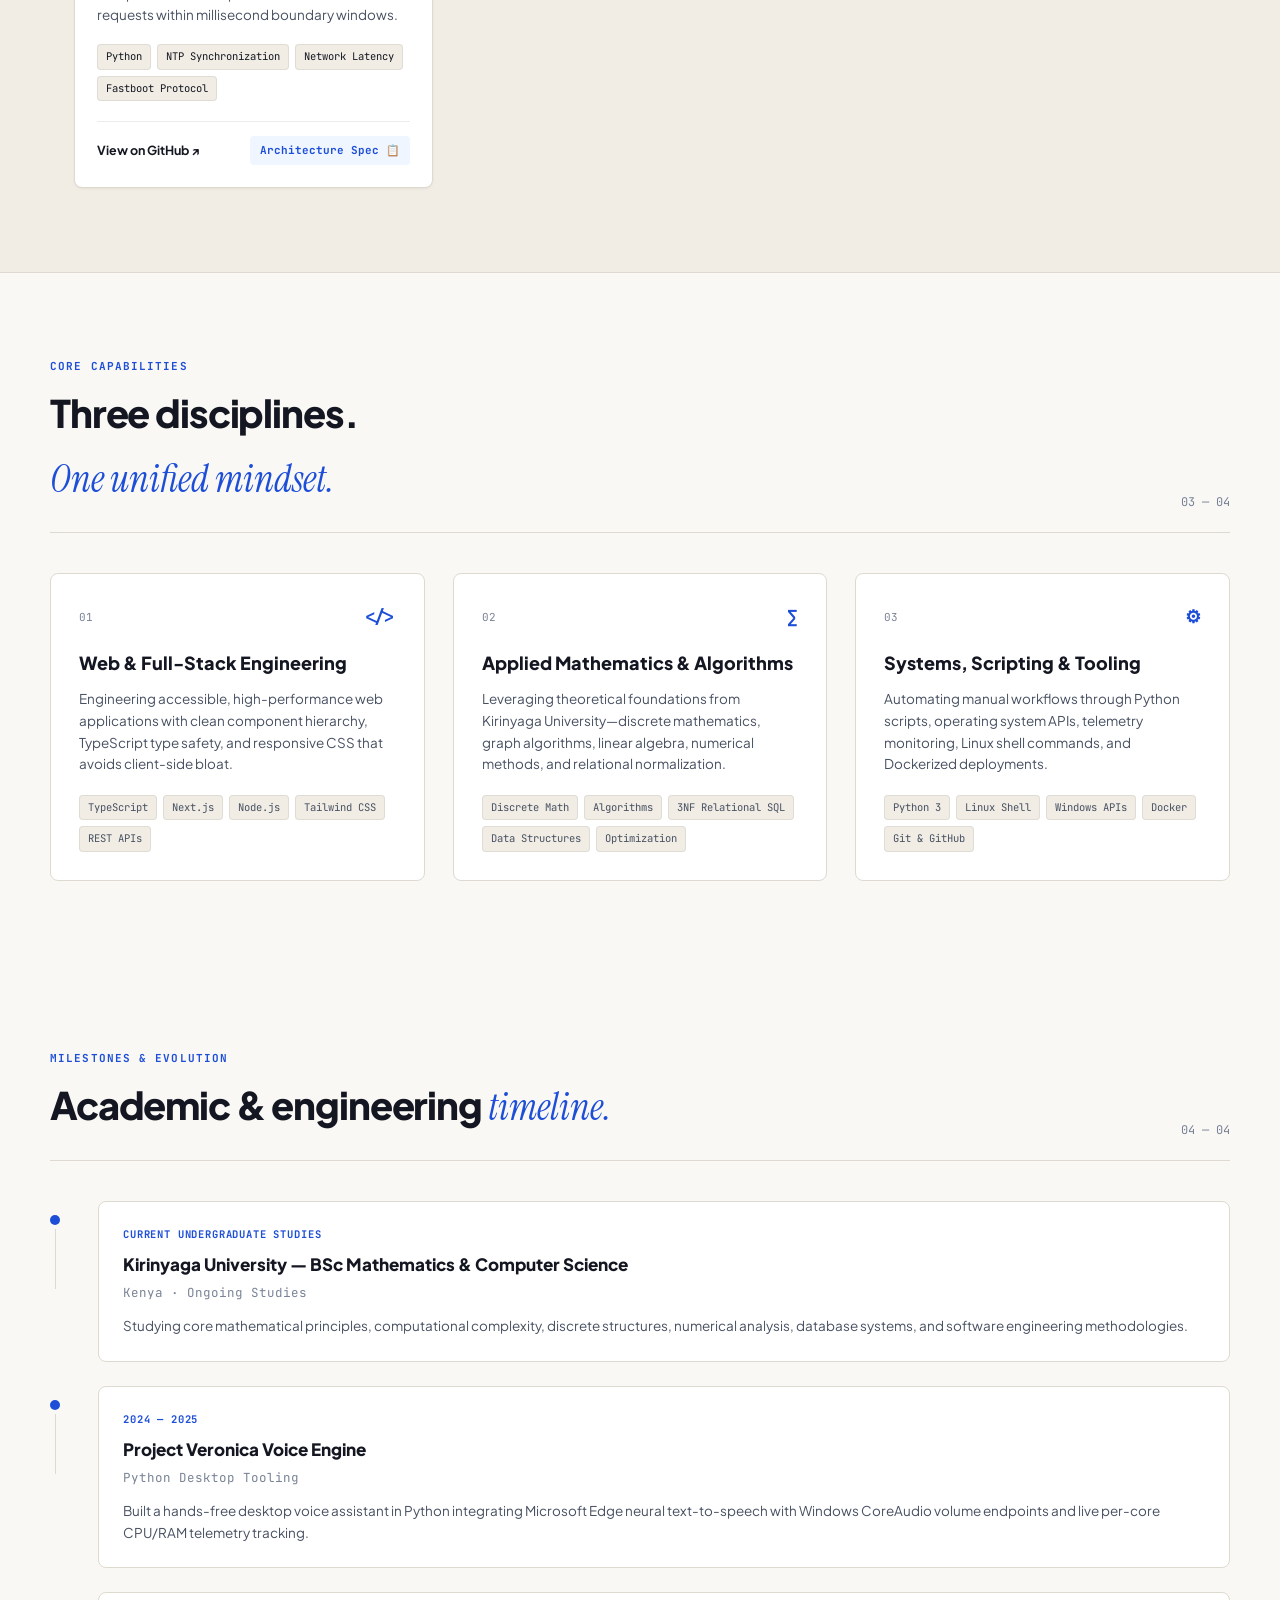
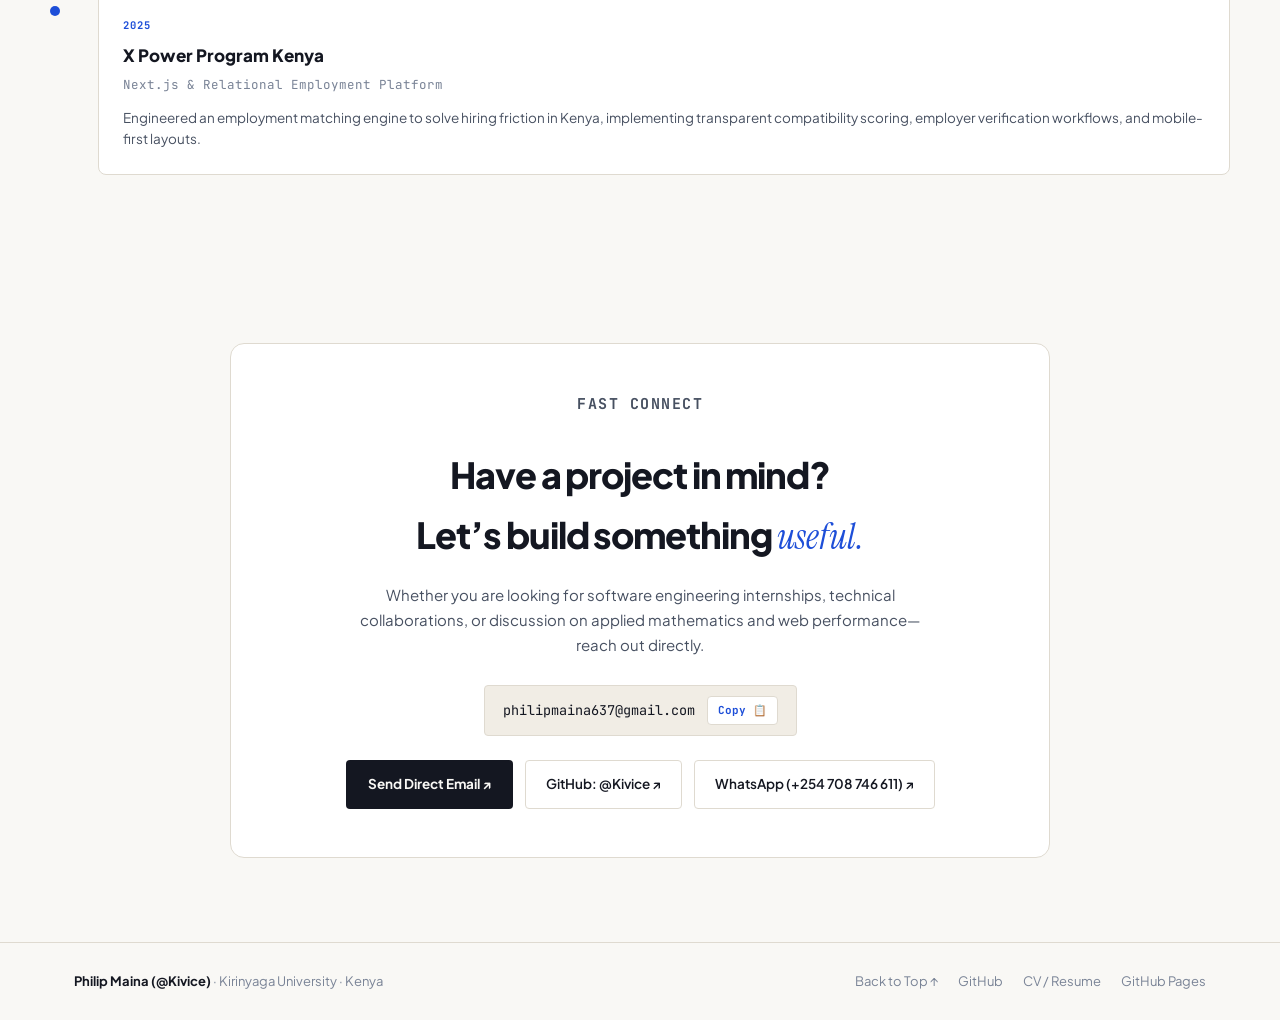
==== commit c150ad11: "feat: restore upgraded client showcase template for X Power on portfolio" ====
--- a/index.html
+++ b/index.html
@@ -319,7 +319,7 @@
                 <div class="card-dots">
                   <span></span><span></span><span></span>
                 </div>
-                <span>Kivice/x-power-program</span>
+                <span>kivice.github.io/x-power-program</span>
               </div>
               <img
                 src="assets/images/project-xpower.svg"
@@ -329,26 +329,27 @@
               />
               <div class="card-body">
                 <div class="card-meta">
-                  <span>Next.js 16 · TypeScript · SQL · Client Template</span>
+                  <span>Client Showcase Template · Kenya Employment Platform</span>
                   <span>01 / 04</span>
                 </div>
-                <h4 class="card-headline">Kenya Talent Discovery &amp; Job Matching Engine</h4>
+                <h4 class="card-headline">X Power Program: Kenya Employment &amp; Talent Matching Template</h4>
                 <p class="card-description">
-                  A full-stack employment matching web platform engineered to eliminate recruitment friction in Kenya. Features transparent 100-point skill compatibility scoring, verified employer certification, multi-county vacancy discovery, and turnkey client showcase demo controls.
+                  A turnkey, client-ready employment matching template engineered for Kenyan workforce initiatives, staffing firms, and private job boards. Features an interactive 100-point skill-match diagnostics lab, 3-role demo sandbox (Seeker, Safaricom Employer, Compliance Admin), multi-theme colorway engine, verified BRS employer directory, and 1-click application simulator.
                 </p>
                 <div class="card-tech-chips">
-                  <span>Next.js 16</span>
-                  <span>TypeScript</span>
-                  <span>PostgreSQL / SQLite</span>
-                  <span>Tailwind CSS</span>
                   <span>Client Template ⚡</span>
+                  <span>100-Pt Match Lab</span>
+                  <span>3-Role Sandbox</span>
+                  <span>Multi-Theme 🎨</span>
+                  <span>BRS Verified</span>
+                  <span>White-Label Ready</span>
                 </div>
                 <div class="card-actions">
                   <a class="card-repo-btn" href="https://kivice.github.io/x-power-program/" target="_blank" rel="noopener noreferrer" style="background: var(--navy); color: var(--paper); border-color: var(--navy); font-weight: 700;">
                     Explore Platform Demo ↗
                   </a>
                   <button class="card-spec-trigger" data-spec-trigger="xpower" type="button">
-                    Architecture Spec 📋
+                    Platform Specs 📋
                   </button>
                   <a href="https://github.com/Kivice/x-power-program" target="_blank" rel="noopener noreferrer" style="font-size: 11.5px; color: var(--ink-secondary); text-decoration: underline; margin-left: 6px;">
                     GitHub ↗
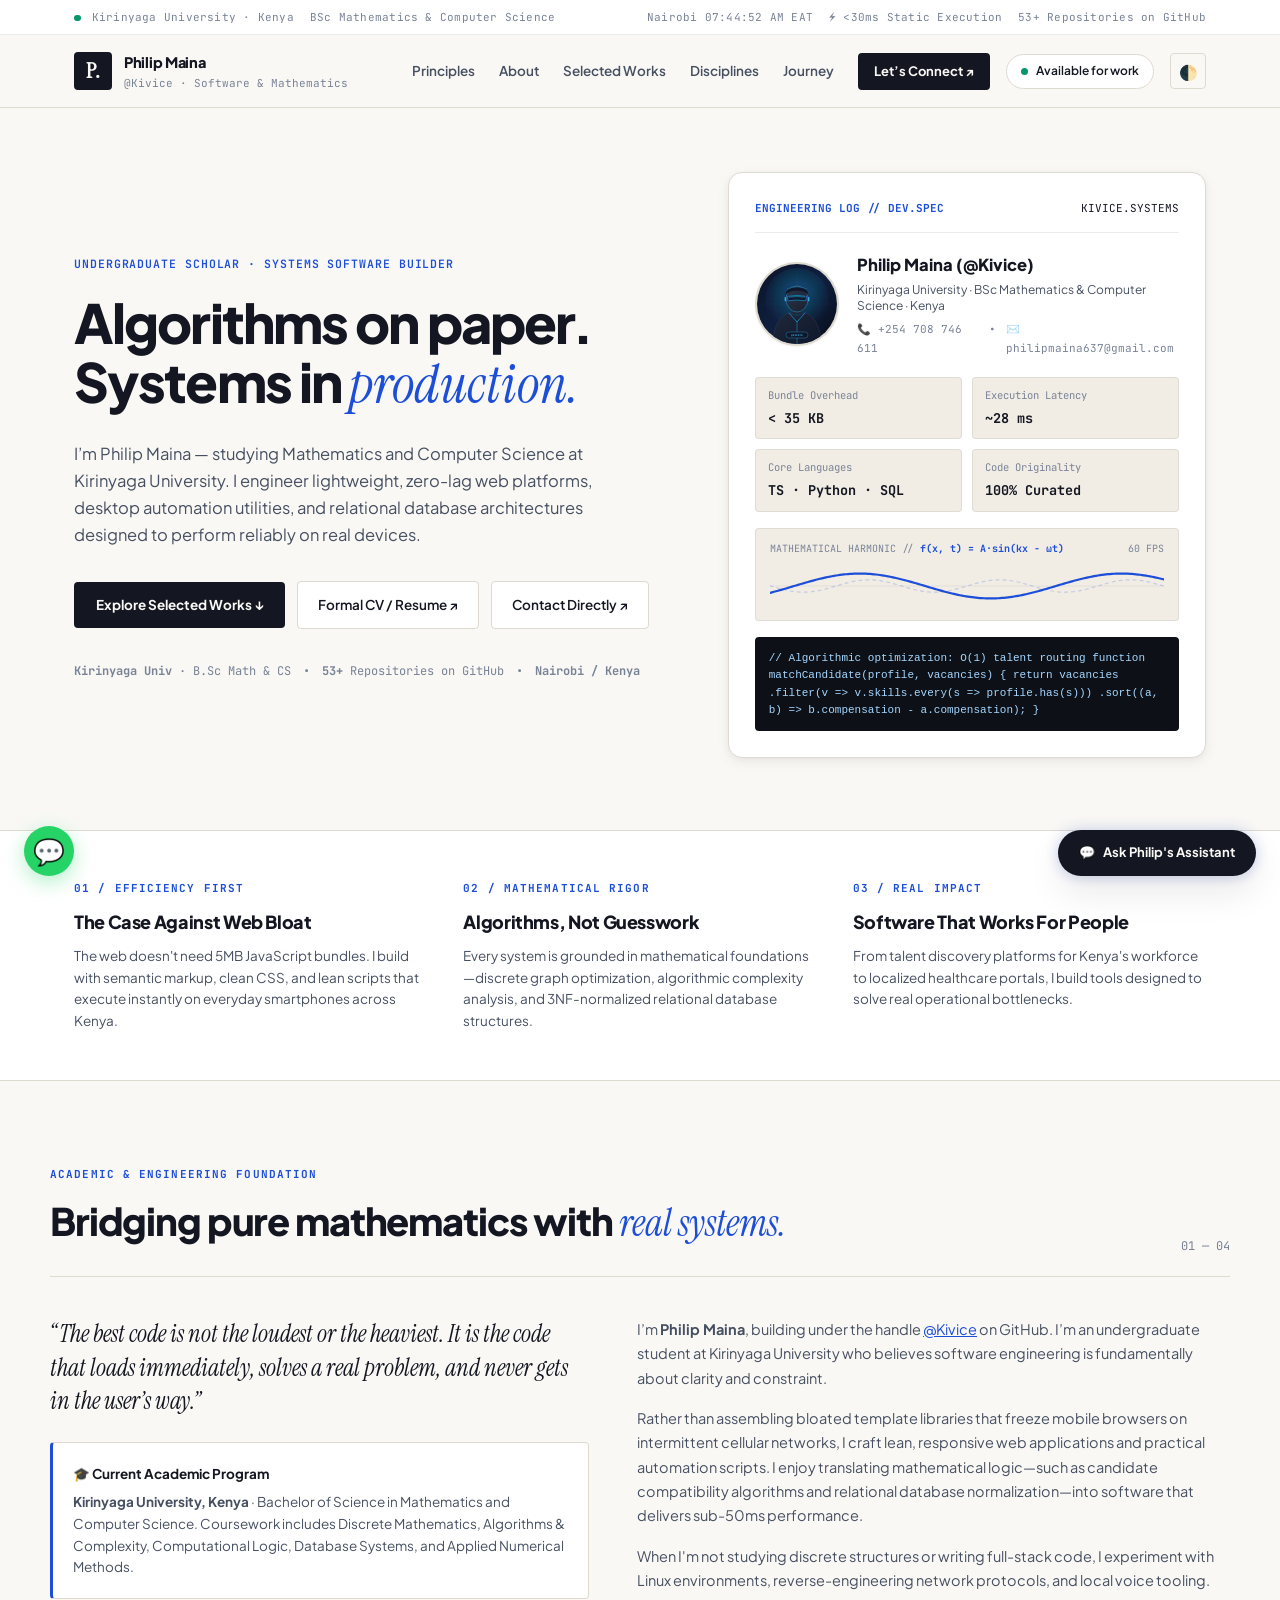
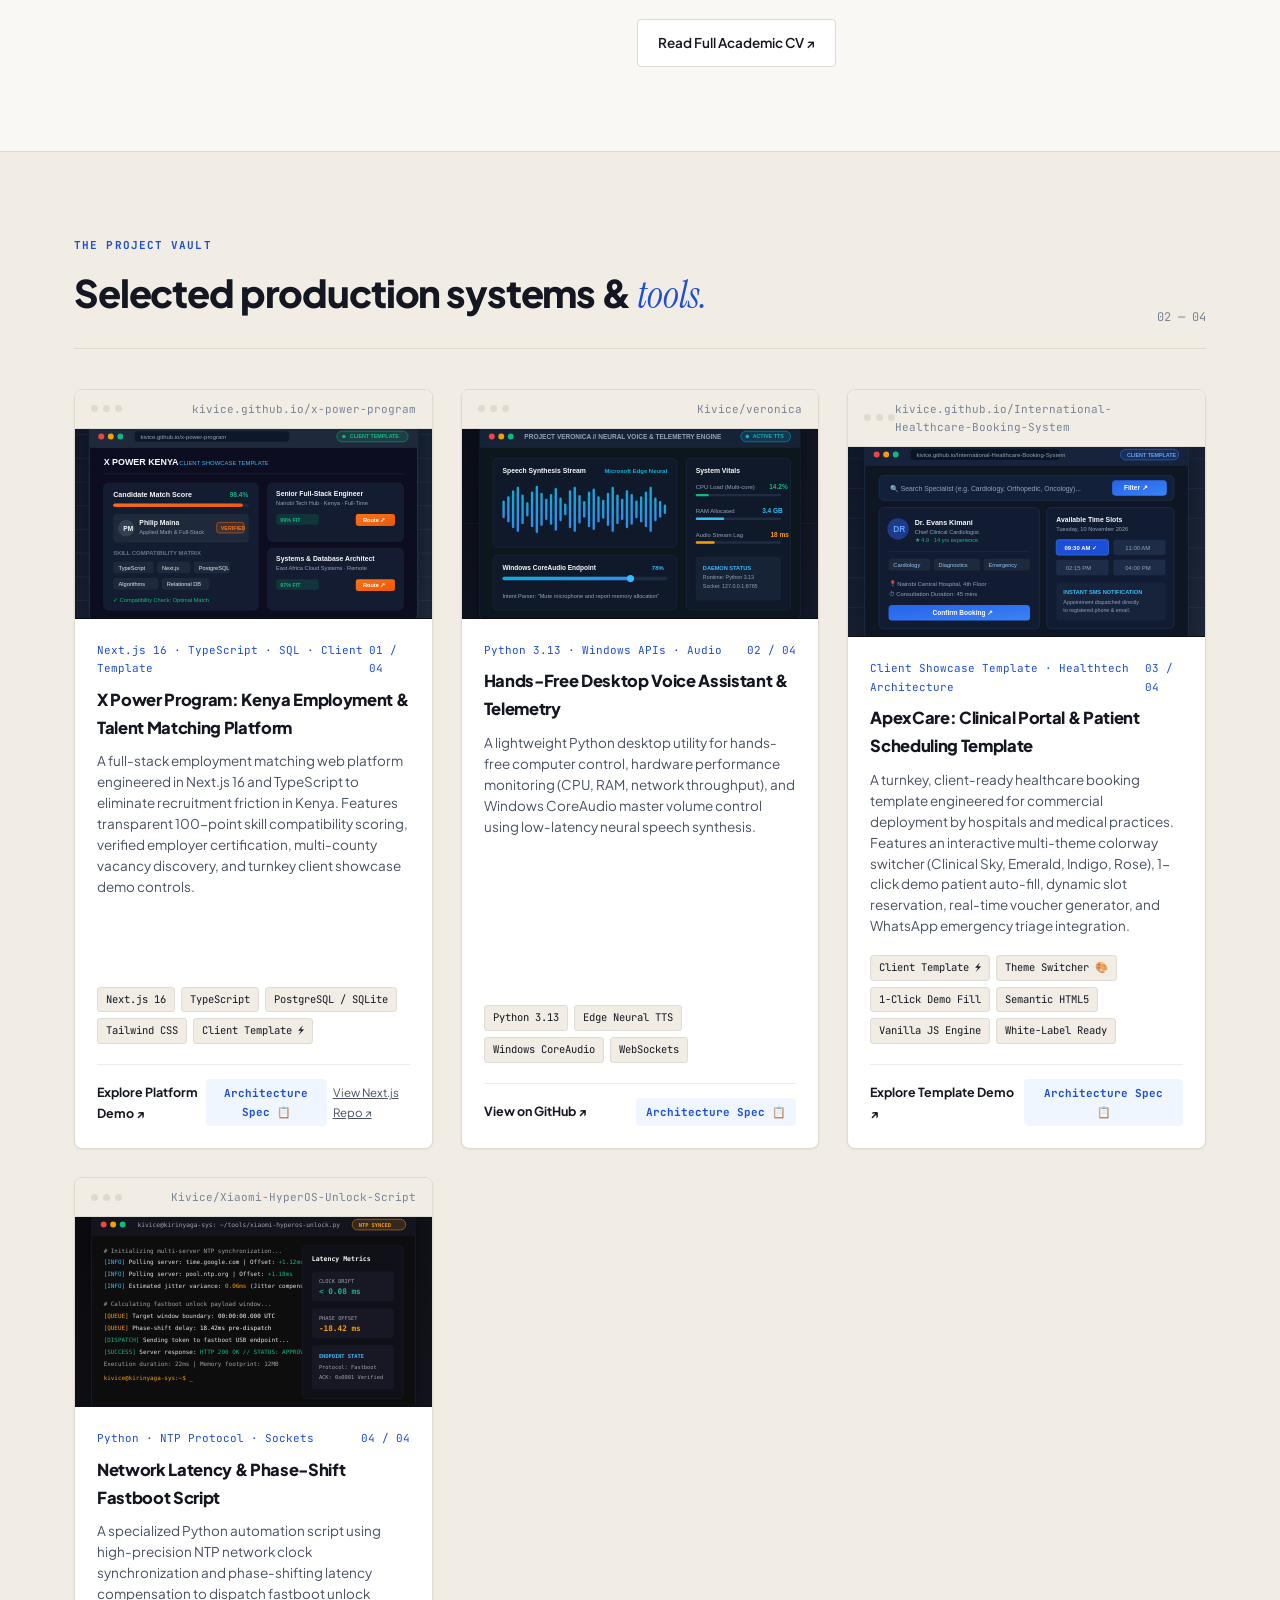
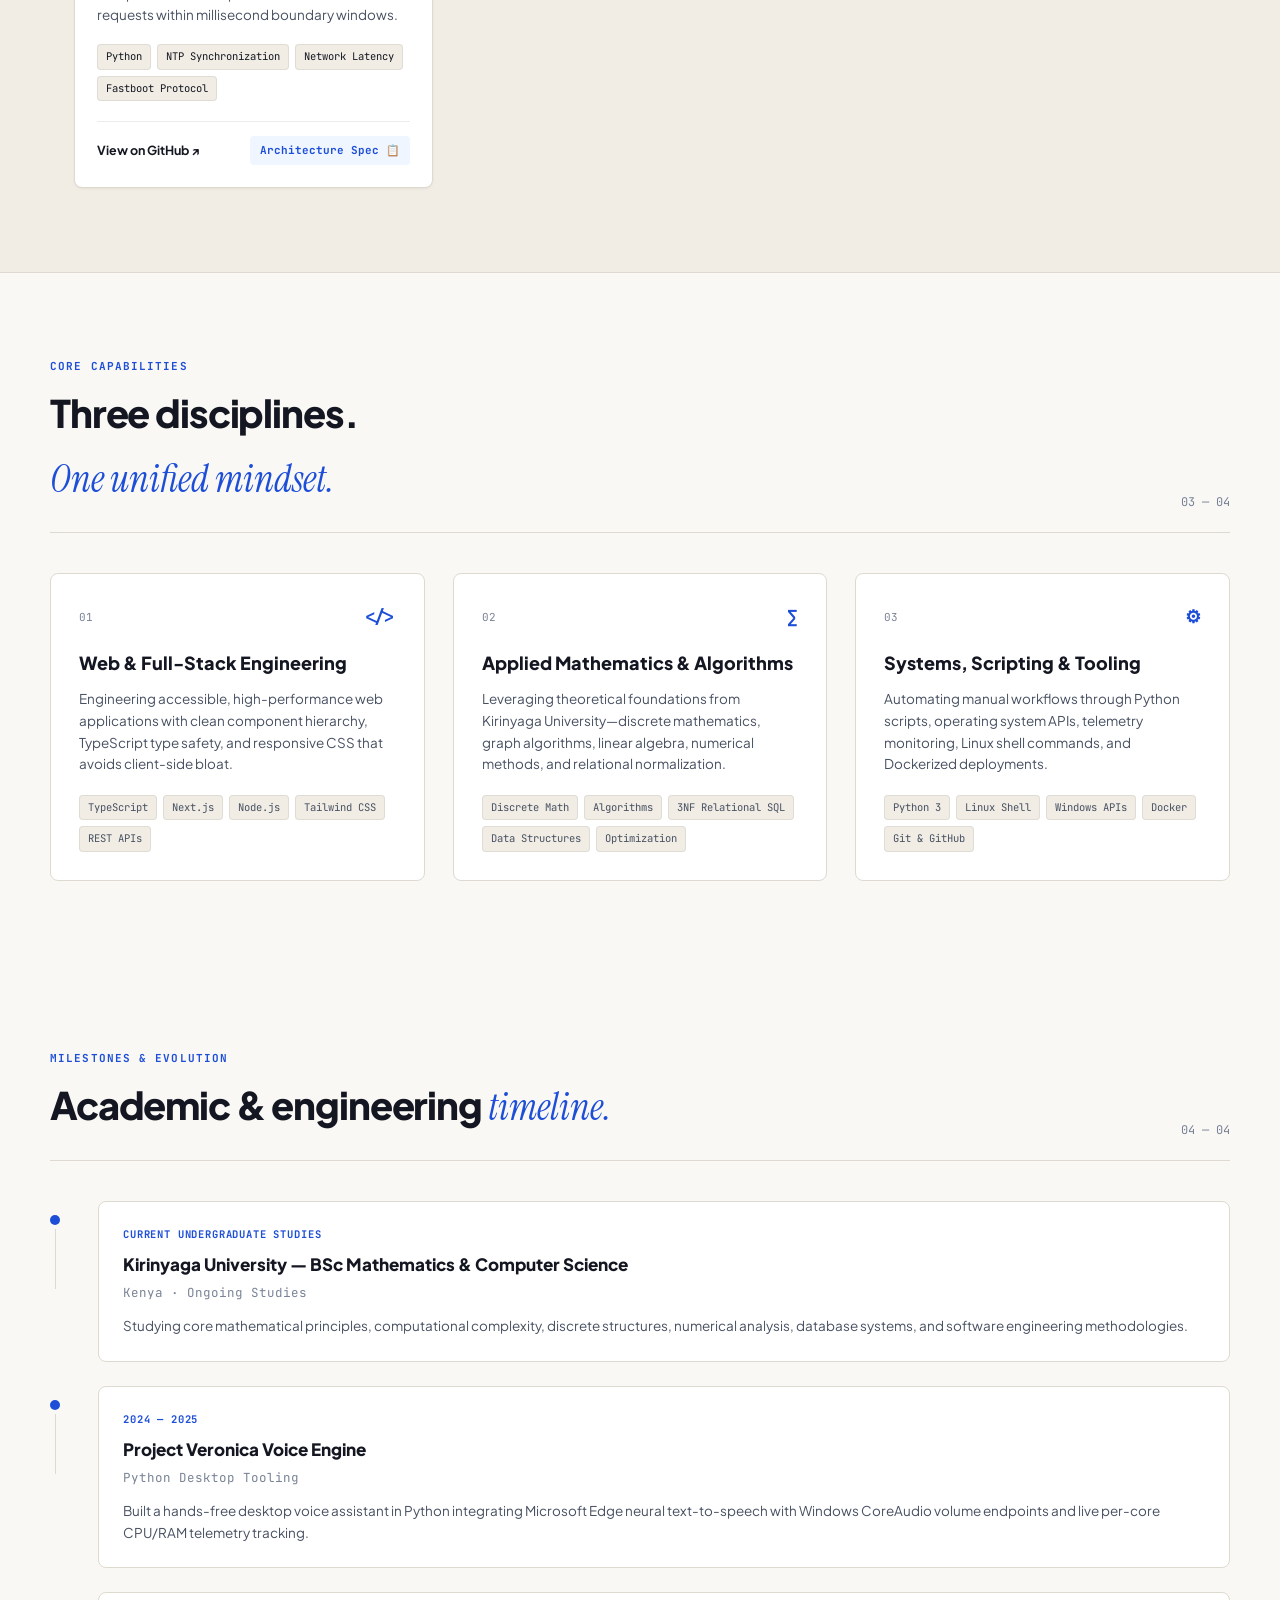
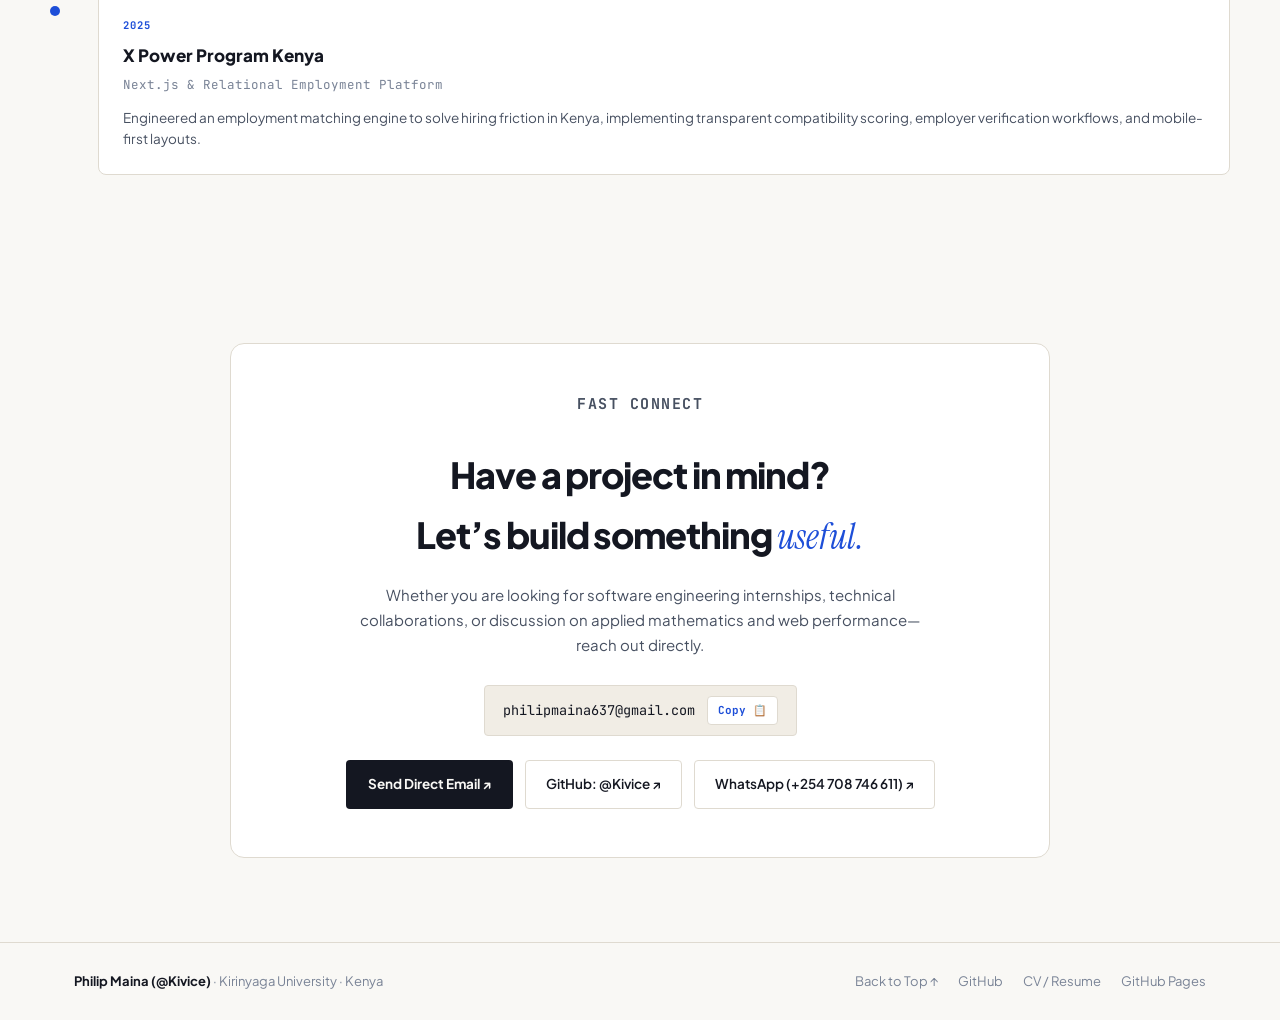
==== commit ca6da101: "feat: highlight Next.js 16 full-stack architecture and demo on X Power card" ====
--- a/index.html
+++ b/index.html
@@ -329,30 +329,29 @@
               />
               <div class="card-body">
                 <div class="card-meta">
-                  <span>Client Showcase Template · Kenya Employment Platform</span>
+                  <span>Next.js 16 · TypeScript · SQL · Client Template</span>
                   <span>01 / 04</span>
                 </div>
-                <h4 class="card-headline">X Power Program: Kenya Employment &amp; Talent Matching Template</h4>
+                <h4 class="card-headline">X Power Program: Kenya Employment &amp; Talent Matching Platform</h4>
                 <p class="card-description">
-                  A turnkey, client-ready employment matching template engineered for Kenyan workforce initiatives, staffing firms, and private job boards. Features an interactive 100-point skill-match diagnostics lab, 3-role demo sandbox (Seeker, Safaricom Employer, Compliance Admin), multi-theme colorway engine, verified BRS employer directory, and 1-click application simulator.
+                  A full-stack employment matching web platform engineered in Next.js 16 and TypeScript to eliminate recruitment friction in Kenya. Features transparent 100-point skill compatibility scoring, verified employer certification, multi-county vacancy discovery, and turnkey client showcase demo controls.
                 </p>
                 <div class="card-tech-chips">
+                  <span>Next.js 16</span>
+                  <span>TypeScript</span>
+                  <span>PostgreSQL / SQLite</span>
+                  <span>Tailwind CSS</span>
                   <span>Client Template ⚡</span>
-                  <span>100-Pt Match Lab</span>
-                  <span>3-Role Sandbox</span>
-                  <span>Multi-Theme 🎨</span>
-                  <span>BRS Verified</span>
-                  <span>White-Label Ready</span>
                 </div>
                 <div class="card-actions">
                   <a class="card-repo-btn" href="https://kivice.github.io/x-power-program/" target="_blank" rel="noopener noreferrer" style="background: var(--navy); color: var(--paper); border-color: var(--navy); font-weight: 700;">
                     Explore Platform Demo ↗
                   </a>
                   <button class="card-spec-trigger" data-spec-trigger="xpower" type="button">
-                    Platform Specs 📋
+                    Architecture Spec 📋
                   </button>
                   <a href="https://github.com/Kivice/x-power-program" target="_blank" rel="noopener noreferrer" style="font-size: 11.5px; color: var(--ink-secondary); text-decoration: underline; margin-left: 6px;">
-                    GitHub ↗
+                    View Next.js Repo ↗
                   </a>
                 </div>
               </div>
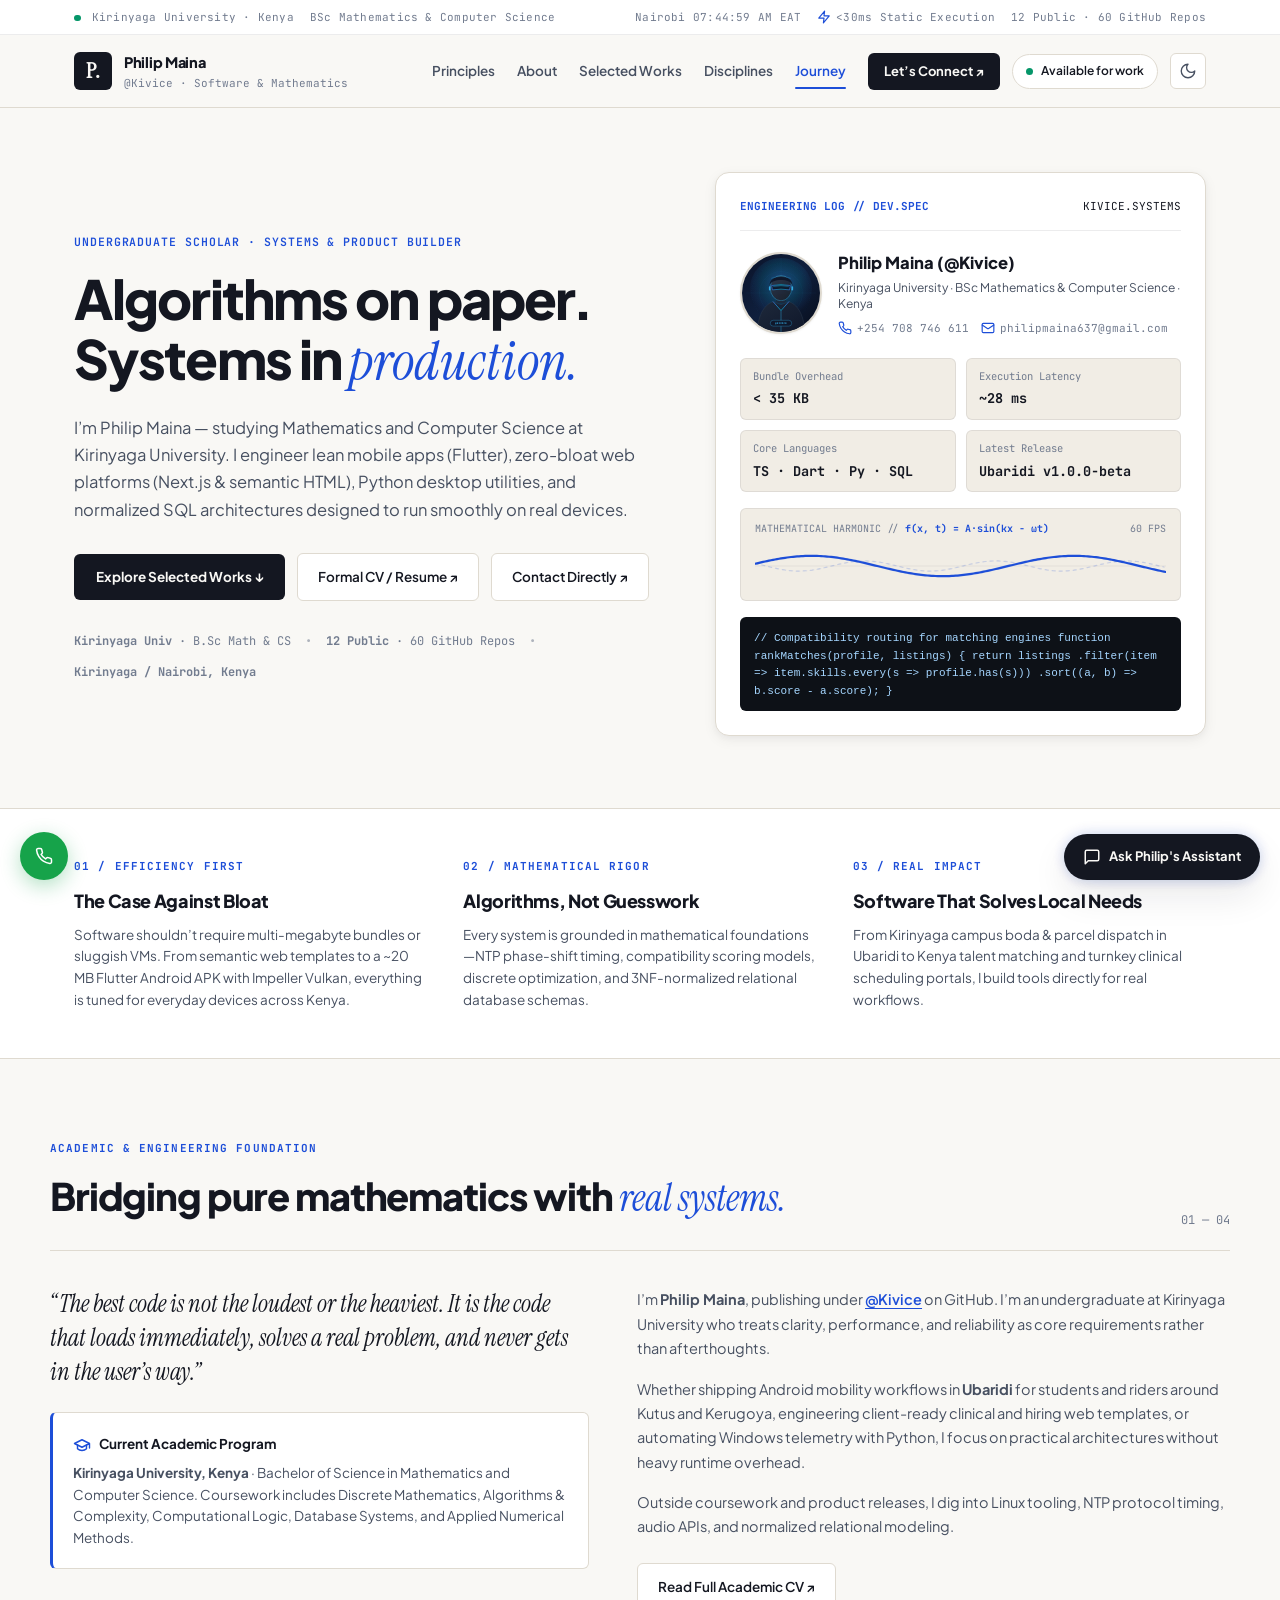
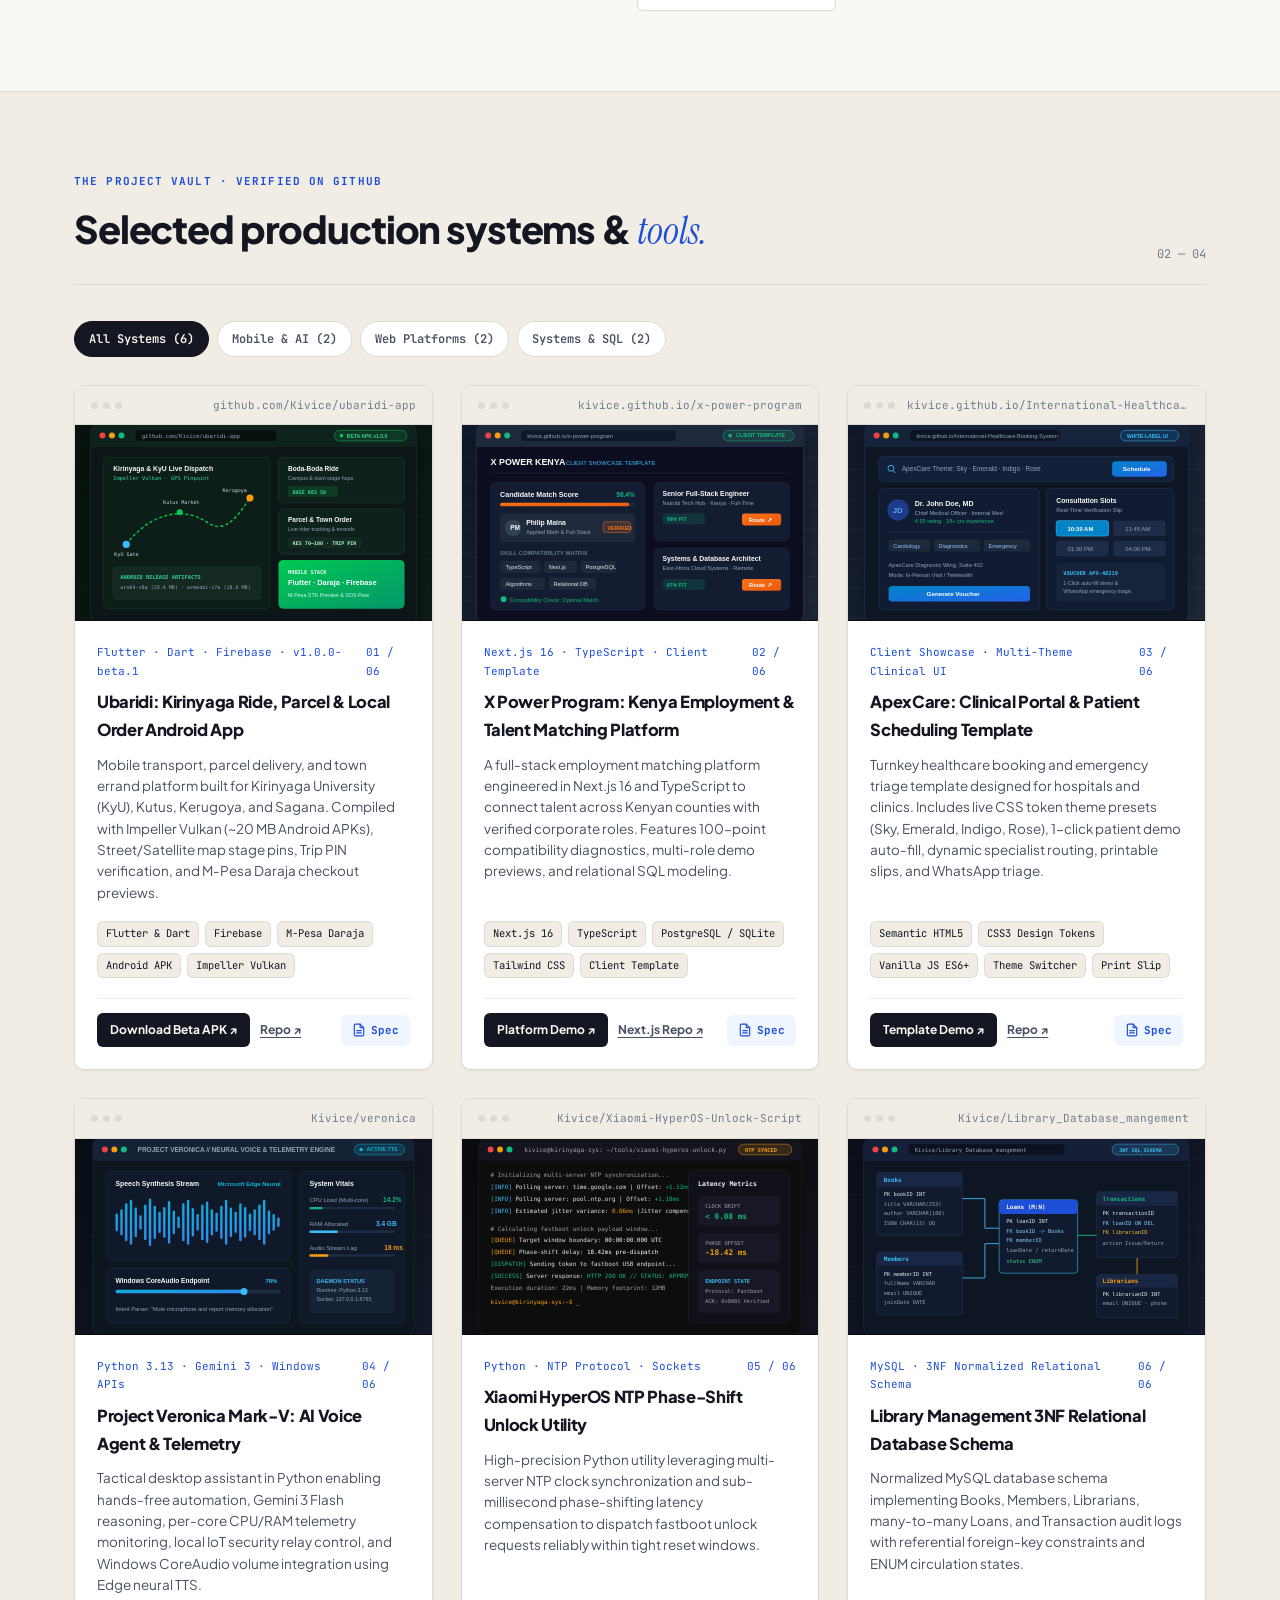
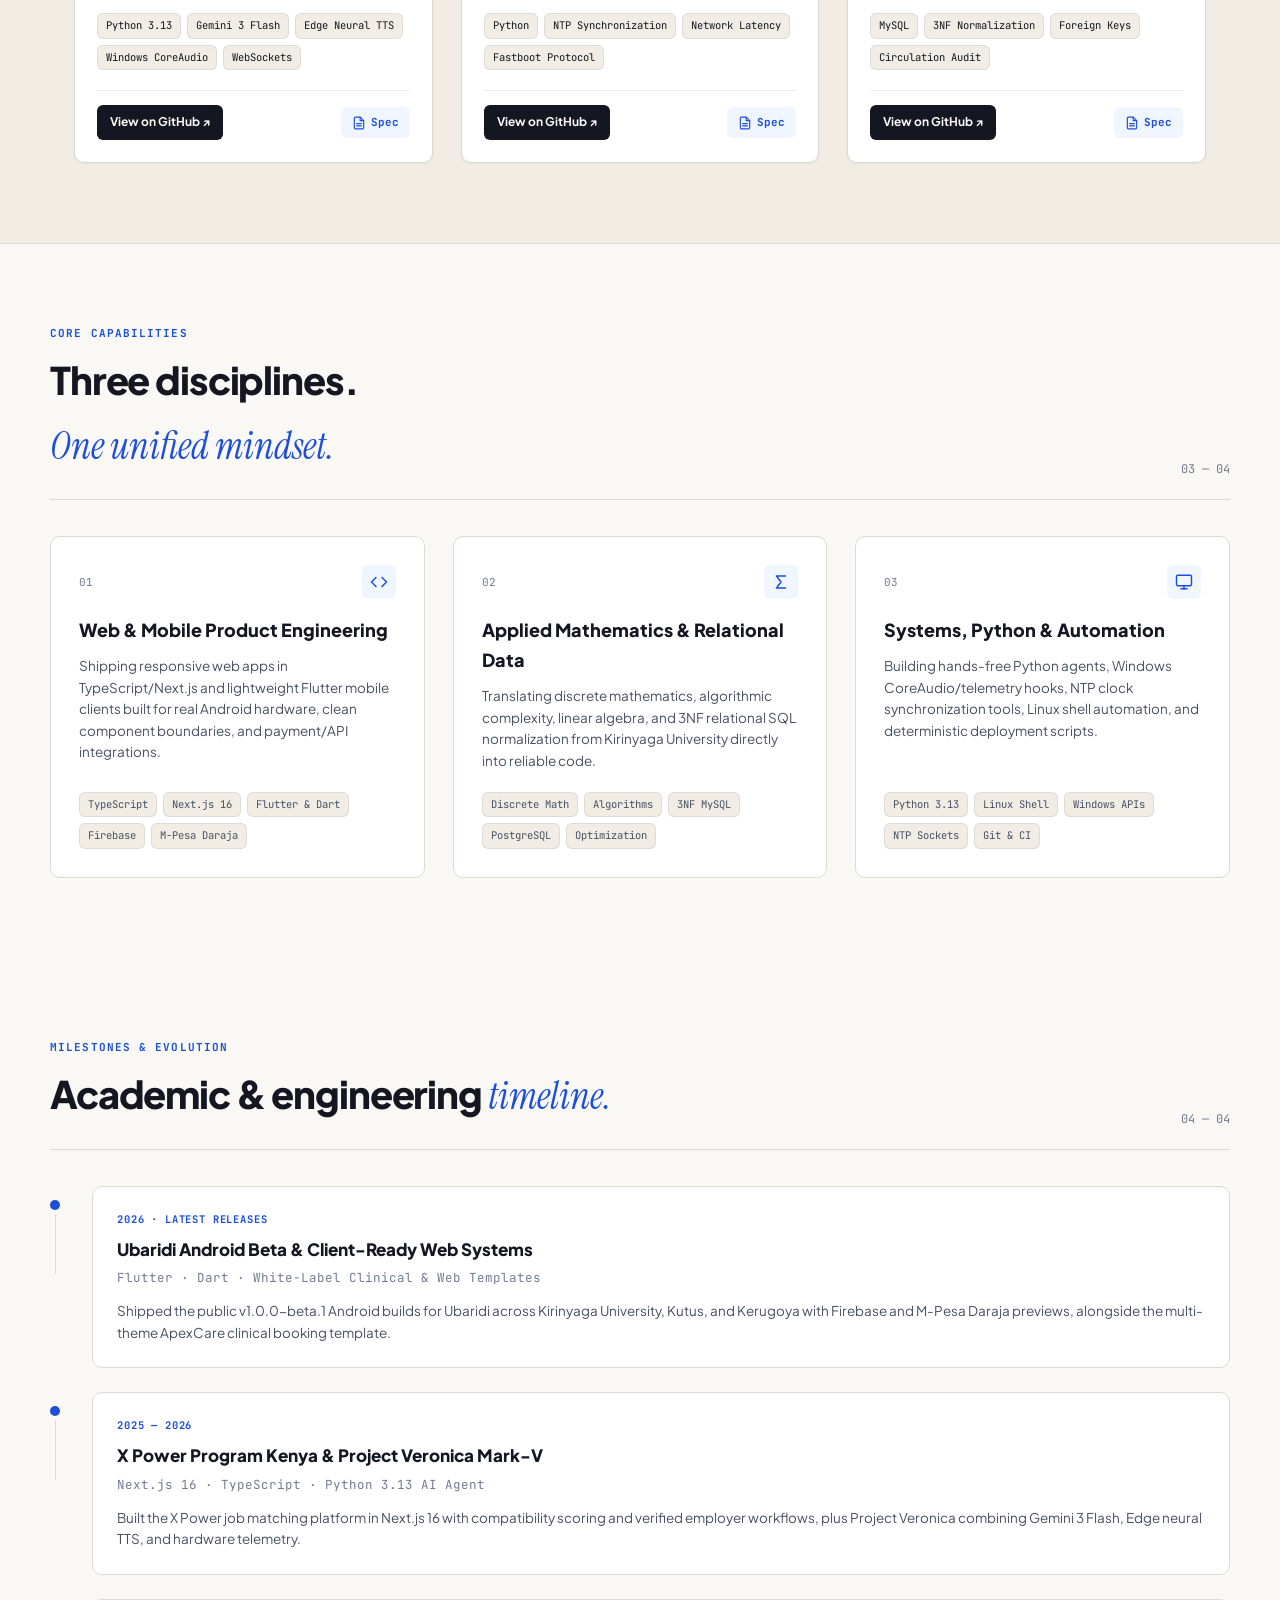
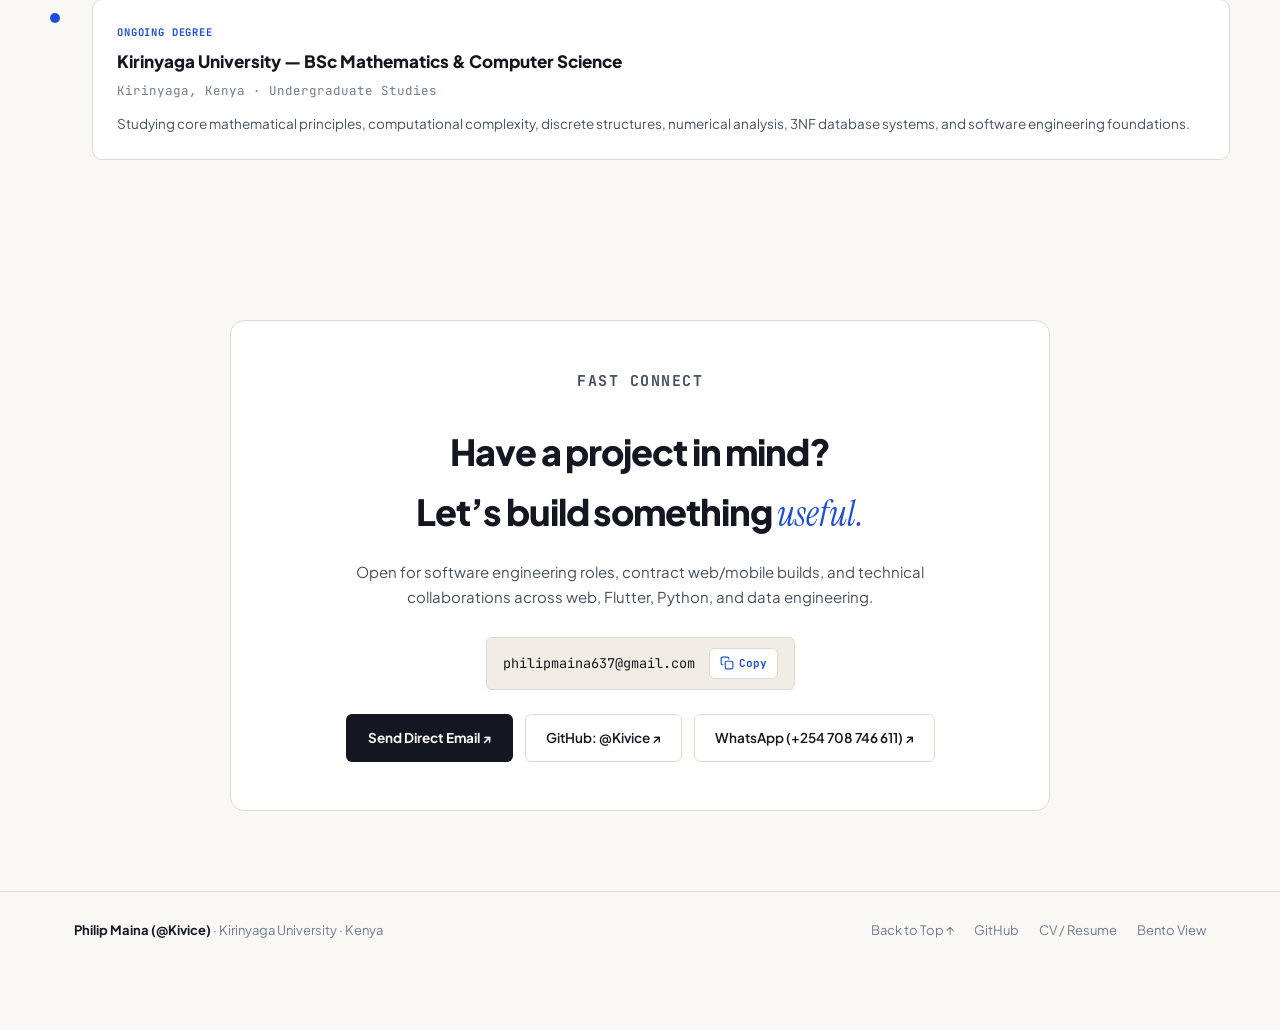
==== commit effccb02: "feat(ui): sync GitHub repos (incl. Ubaridi APK release) & upgrade portfolio UI/UX" ====
--- a/index.html
+++ b/index.html
@@ -5,13 +5,13 @@
     <meta name="viewport" content="width=device-width, initial-scale=1.0" />
     <meta
       name="description"
-      content="Philip Maina (@Kivice) is a software developer and Mathematics &amp; Computer Science undergraduate at Kirinyaga University in Kenya."
+      content="Philip Maina (@Kivice) — Software Developer and Mathematics &amp; Computer Science undergraduate at Kirinyaga University building Flutter mobile apps, Next.js web platforms, Python tooling, and SQL systems."
     />
-    <meta name="keywords" content="Philip Maina, Kivice, Software Developer, Kirinyaga University, Mathematics, Computer Science, Kenya, TypeScript, Python, Full Stack" />
+    <meta name="keywords" content="Philip Maina, Kivice, Software Developer, Kirinyaga University, Ubaridi, Mathematics, Computer Science, Kenya, TypeScript, Flutter, Python, Full Stack" />
     <meta name="author" content="Philip Maina (@Kivice)" />
     <meta name="theme-color" content="#f9f8f5" />
 
-    <title>Philip Maina — Software Developer &amp; Applied Mathematician</title>
+    <title>Philip Maina (@Kivice) — Software Developer &amp; Applied Mathematician</title>
 
     <!-- Google Fonts: Plus Jakarta Sans, Instrument Serif, JetBrains Mono -->
     <link rel="preconnect" href="https://fonts.googleapis.com" />
@@ -25,8 +25,8 @@
     <link rel="icon" type="image/svg+xml" href="assets/icons/favicon.svg" />
 
     <!-- Open Graph -->
-    <meta property="og:title" content="Philip Maina — Software Developer &amp; Applied Mathematician" />
-    <meta property="og:description" content="Mathematics &amp; Computer Science student at Kirinyaga University building fast, clean, and dependable software in Kenya." />
+    <meta property="og:title" content="Philip Maina (@Kivice) — Software Developer &amp; Applied Mathematician" />
+    <meta property="og:description" content="Mathematics &amp; Computer Science student at Kirinyaga University building Flutter mobile apps, fast web platforms, and Python systems in Kenya." />
     <meta property="og:type" content="website" />
     <meta property="og:url" content="https://kivice.github.io/" />
     <meta property="og:image" content="assets/images/og-preview.svg" />
@@ -38,21 +38,24 @@
     <a class="skip-link" href="#main">Skip to main content</a>
 
     <!-- TOP TELEMETRY STRIP -->
-    <div class="telemetry-strip" aria-label="System status">
+    <div class="telemetry-strip" aria-label="Developer status">
       <div class="shell telemetry-content">
         <div class="telemetry-left">
-          <span><i class="live-dot"></i> Kirinyaga University · Kenya</span>
+          <span><i class="live-dot" aria-hidden="true"></i> Kirinyaga University · Kenya</span>
           <span>BSc Mathematics &amp; Computer Science</span>
         </div>
         <div class="telemetry-right">
           <span id="live-eat-time">Nairobi EAT</span>
-          <span>⚡ &lt;30ms Static Execution</span>
-          <span>53+ Repositories on GitHub</span>
+          <span class="telemetry-metric">
+            <svg class="icon icon-sm" viewBox="0 0 24 24" fill="none" stroke="currentColor" stroke-width="2" stroke-linecap="round" stroke-linejoin="round" aria-hidden="true"><polygon points="13 2 3 14 12 14 11 22 21 10 12 10 13 2"></polygon></svg>
+            &lt;30ms Static Execution
+          </span>
+          <span>12 Public · 60 GitHub Repos</span>
         </div>
       </div>
     </div>
 
-    <!-- FLOATING WHATSAPP BUTTON -->
+    <!-- FLOATING WHATSAPP CONTACT -->
     <a
       class="whatsapp-float"
       href="https://wa.me/254708746611"
@@ -61,7 +64,7 @@
       aria-label="Chat on WhatsApp with Philip"
       title="WhatsApp (+254 708 746 611)"
     >
-      💬
+      <svg class="icon icon-md" viewBox="0 0 24 24" fill="none" stroke="currentColor" stroke-width="2" stroke-linecap="round" stroke-linejoin="round" aria-hidden="true"><path d="M22 16.92v3a2 2 0 0 1-2.18 2 19.79 19.79 0 0 1-8.63-3.07 19.5 19.5 0 0 1-6-6 19.79 19.79 0 0 1-3.07-8.67A2 2 0 0 1 4.11 2h3a2 2 0 0 1 2 1.72 12.84 12.84 0 0 0 .7 2.81 2 2 0 0 1-.45 2.11L8.09 9.91a16 16 0 0 0 6 6l1.27-1.27a2 2 0 0 1 2.11-.45 12.84 12.84 0 0 0 2.81.7A2 2 0 0 1 22 16.92z"></path></svg>
     </a>
 
     <!-- SITE HEADER -->
@@ -82,6 +85,9 @@
             <a class="nav-link" href="#works">Selected Works</a>
             <a class="nav-link" href="#disciplines">Disciplines</a>
             <a class="nav-link" href="#journey">Journey</a>
+            <span class="nav-mobile-status">
+              <span class="pulse-dot" aria-hidden="true"></span> Available for work
+            </span>
             <a class="nav-cta" href="#contact">Let’s Connect ↗</a>
           </div>
 
@@ -90,7 +96,7 @@
             class="status-pill"
             title="Available for technical roles &amp; contracts"
           >
-            <span class="pulse-dot"></span> Available for work
+            <span class="pulse-dot" aria-hidden="true"></span> Available for work
           </a>
 
           <button
@@ -100,7 +106,7 @@
             aria-label="Toggle Light and Dark Mode"
             title="Toggle theme"
           >
-            🌓
+            <svg class="icon icon-md" viewBox="0 0 24 24" fill="none" stroke="currentColor" stroke-width="1.8" stroke-linecap="round" stroke-linejoin="round" aria-hidden="true"><path d="M12 3a6 6 0 0 0 9 9 9 9 0 1 1-9-9Z"></path></svg>
           </button>
 
           <button
@@ -119,12 +125,12 @@
     </header>
 
     <main id="main">
-      <!-- 1. HERO SECTION (EDITORIAL & AUTHENTIC) -->
+      <!-- 1. HERO SECTION -->
       <section class="hero-section shell" id="home">
         <div class="hero-grid">
           <div class="hero-content">
             <div class="hero-kicker">
-              <span>Undergraduate Scholar · Systems Software Builder</span>
+              <span>Undergraduate Scholar · Systems &amp; Product Builder</span>
             </div>
 
             <h1 class="hero-title">
@@ -134,8 +140,8 @@
 
             <p class="hero-lead">
               I’m Philip Maina — studying Mathematics and Computer Science at Kirinyaga University.
-              I engineer lightweight, zero-lag web platforms, desktop automation utilities, and
-              relational database architectures designed to perform reliably on real devices.
+              I engineer lean mobile apps (Flutter), zero-bloat web platforms (Next.js &amp; semantic HTML),
+              Python desktop utilities, and normalized SQL architectures designed to run smoothly on real devices.
             </p>
 
             <div class="hero-actions">
@@ -152,14 +158,14 @@
 
             <div class="hero-badges-row">
               <span><strong>Kirinyaga Univ</strong> · B.Sc Math &amp; CS</span>
-              <span>•</span>
-              <span><strong>53+</strong> Repositories on GitHub</span>
-              <span>•</span>
-              <span><strong>Nairobi / Kenya</strong></span>
-            </div>
-          </div>
-
-          <!-- Creative Visual: Interactive Studio Canvas -->
+              <span class="hero-badge-sep">•</span>
+              <span><strong>12 Public</strong> · 60 GitHub Repos</span>
+              <span class="hero-badge-sep">•</span>
+              <span><strong>Kirinyaga / Nairobi, Kenya</strong></span>
+            </div>
+          </div>
+
+          <!-- Studio Telemetry & Signature Harmonic Canvas -->
           <div class="hero-canvas">
             <div class="canvas-header">
               <span class="canvas-tag">ENGINEERING LOG // DEV.SPEC</span>
@@ -179,9 +185,14 @@
                 <h3>Philip Maina (@Kivice)</h3>
                 <p>Kirinyaga University · BSc Mathematics &amp; Computer Science · Kenya</p>
                 <div class="avatar-meta-contact">
-                  <span>📞 +254 708 746 611</span>
-                  <span>•</span>
-                  <span>✉️ philipmaina637@gmail.com</span>
+                  <span class="avatar-meta-item">
+                    <svg class="icon icon-sm" viewBox="0 0 24 24" fill="none" stroke="currentColor" stroke-width="2" stroke-linecap="round" stroke-linejoin="round" aria-hidden="true"><path d="M22 16.92v3a2 2 0 0 1-2.18 2 19.79 19.79 0 0 1-8.63-3.07 19.5 19.5 0 0 1-6-6 19.79 19.79 0 0 1-3.07-8.67A2 2 0 0 1 4.11 2h3a2 2 0 0 1 2 1.72 12.84 12.84 0 0 0 .7 2.81 2 2 0 0 1-.45 2.11L8.09 9.91a16 16 0 0 0 6 6l1.27-1.27a2 2 0 0 1 2.11-.45 12.84 12.84 0 0 0 2.81.7A2 2 0 0 1 22 16.92z"></path></svg>
+                    +254 708 746 611
+                  </span>
+                  <span class="avatar-meta-item">
+                    <svg class="icon icon-sm" viewBox="0 0 24 24" fill="none" stroke="currentColor" stroke-width="2" stroke-linecap="round" stroke-linejoin="round" aria-hidden="true"><rect x="2" y="4" width="20" height="16" rx="2"></rect><path d="m22 7-8.97 5.7a1.94 1.94 0 0 1-2.06 0L2 7"></path></svg>
+                    philipmaina637@gmail.com
+                  </span>
                 </div>
               </div>
             </div>
@@ -197,15 +208,15 @@
               </div>
               <div class="metric-pill">
                 <span class="metric-label">Core Languages</span>
-                <span class="metric-value">TS · Python · SQL</span>
+                <span class="metric-value">TS · Dart · Py · SQL</span>
               </div>
               <div class="metric-pill">
-                <span class="metric-label">Code Originality</span>
-                <span class="metric-value">100% Curated</span>
-              </div>
-            </div>
-
-            <!-- THE ONE SIGNATURE CREATIVE ANIMATION: MATHEMATICAL HARMONIC CANVAS -->
+                <span class="metric-label">Latest Release</span>
+                <span class="metric-value">Ubaridi v1.0.0-beta</span>
+              </div>
+            </div>
+
+            <!-- Signature Mathematical Harmonic Wave -->
             <div class="harmonic-wave-box">
               <div class="harmonic-wave-header">
                 <span>MATHEMATICAL HARMONIC // <strong>f(x, t) = A·sin(kx - ωt)</strong></span>
@@ -215,26 +226,25 @@
             </div>
 
             <div class="canvas-code-block">
-              <code>// Algorithmic optimization: O(1) talent routing
-function matchCandidate(profile, vacancies) {
-  return vacancies
-    .filter(v => v.skills.every(s => profile.has(s)))
-    .sort((a, b) => b.compensation - a.compensation);
+              <code>// Compatibility routing for matching engines
+function rankMatches(profile, listings) {
+  return listings
+    .filter(item => item.skills.every(s => profile.has(s)))
+    .sort((a, b) => b.score - a.score);
 }</code>
             </div>
           </div>
         </div>
       </section>
 
-      <!-- 2. THE ENGINEERING MANIFESTO: WHY SPEED MATTERS -->
+      <!-- 2. THE ENGINEERING MANIFESTO -->
       <section class="manifesto-banner" id="manifesto">
         <div class="shell manifesto-grid">
           <div class="manifesto-item">
             <span class="manifesto-kicker">01 / EFFICIENCY FIRST</span>
-            <h4>The Case Against Web Bloat</h4>
+            <h4>The Case Against Bloat</h4>
             <p>
-              The web doesn't need 5MB JavaScript bundles. I build with semantic markup, clean CSS,
-              and lean scripts that execute instantly on everyday smartphones across Kenya.
+              Software shouldn’t require multi-megabyte bundles or sluggish VMs. From semantic web templates to a ~20 MB Flutter Android APK with Impeller Vulkan, everything is tuned for everyday devices across Kenya.
             </p>
           </div>
 
@@ -242,17 +252,15 @@
             <span class="manifesto-kicker">02 / MATHEMATICAL RIGOR</span>
             <h4>Algorithms, Not Guesswork</h4>
             <p>
-              Every system is grounded in mathematical foundations—discrete graph optimization,
-              algorithmic complexity analysis, and 3NF-normalized relational database structures.
+              Every system is grounded in mathematical foundations—NTP phase-shift timing, compatibility scoring models, discrete optimization, and 3NF-normalized relational database schemas.
             </p>
           </div>
 
           <div class="manifesto-item">
             <span class="manifesto-kicker">03 / REAL IMPACT</span>
-            <h4>Software That Works For People</h4>
+            <h4>Software That Solves Local Needs</h4>
             <p>
-              From talent discovery platforms for Kenya's workforce to localized healthcare portals,
-              I build tools designed to solve real operational bottlenecks.
+              From Kirinyaga campus boda &amp; parcel dispatch in Ubaridi to Kenya talent matching and turnkey clinical scheduling portals, I build tools directly for real workflows.
             </p>
           </div>
         </div>
@@ -276,9 +284,10 @@
 
             <div class="highlight-box">
               <div class="highlight-title">
-                <span>🎓 Current Academic Program</span>
-              </div>
-              <p style="font-size: 13.5px; color: var(--ink-secondary); line-height: 1.6; margin: 0;">
+                <svg class="icon icon-md" viewBox="0 0 24 24" fill="none" stroke="currentColor" stroke-width="1.9" stroke-linecap="round" stroke-linejoin="round" aria-hidden="true"><path d="M22 10v6M2 10l10-5 10 5-10 5z"></path><path d="M6 12v5c3 3 9 3 12 0v-5"></path></svg>
+                <span>Current Academic Program</span>
+              </div>
+              <p class="highlight-text">
                 <strong>Kirinyaga University, Kenya</strong> · Bachelor of Science in Mathematics and Computer Science. Coursework includes Discrete Mathematics, Algorithms &amp; Complexity, Computational Logic, Database Systems, and Applied Numerical Methods.
               </p>
             </div>
@@ -286,15 +295,15 @@
 
           <div class="about-narrative">
             <p>
-              I’m <strong>Philip Maina</strong>, building under the handle <a href="https://github.com/Kivice" target="_blank" style="color: var(--accent); text-decoration: underline;">@Kivice</a> on GitHub. I’m an undergraduate student at Kirinyaga University who believes software engineering is fundamentally about clarity and constraint.
+              I’m <strong>Philip Maina</strong>, publishing under <a href="https://github.com/Kivice" target="_blank" rel="noopener noreferrer" class="inline-accent-link">@Kivice</a> on GitHub. I’m an undergraduate at Kirinyaga University who treats clarity, performance, and reliability as core requirements rather than afterthoughts.
             </p>
             <p>
-              Rather than assembling bloated template libraries that freeze mobile browsers on intermittent cellular networks, I craft lean, responsive web applications and practical automation scripts. I enjoy translating mathematical logic—such as candidate compatibility algorithms and relational database normalization—into software that delivers sub-50ms performance.
+              Whether shipping Android mobility workflows in <strong>Ubaridi</strong> for students and riders around Kutus and Kerugoya, engineering client-ready clinical and hiring web templates, or automating Windows telemetry with Python, I focus on practical architectures without heavy runtime overhead.
             </p>
             <p>
-              When I'm not studying discrete structures or writing full-stack code, I experiment with Linux environments, reverse-engineering network protocols, and local voice tooling.
-            </p>
-            <div style="margin-top: 10px;">
+              Outside coursework and product releases, I dig into Linux tooling, NTP protocol timing, audio APIs, and normalized relational modeling.
+            </p>
+            <div class="about-cta-wrap">
               <a class="btn-secondary" href="resume.html">Read Full Academic CV ↗</a>
             </div>
           </div>
@@ -306,17 +315,71 @@
         <div class="shell">
           <div class="section-head">
             <div>
-              <p class="section-eyebrow">THE PROJECT VAULT</p>
+              <p class="section-eyebrow">THE PROJECT VAULT · VERIFIED ON GITHUB</p>
               <h2 class="section-title">Selected production systems &amp; <span class="italic-flair">tools.</span></h2>
             </div>
             <span class="section-seq">02 — 04</span>
           </div>
 
+          <div class="vault-filter-bar" role="group" aria-label="Filter projects by domain">
+            <button type="button" class="vault-filter-tab active" data-vault-filter="all" aria-pressed="true">All Systems (6)</button>
+            <button type="button" class="vault-filter-tab" data-vault-filter="mobile-ai" aria-pressed="false">Mobile &amp; AI (2)</button>
+            <button type="button" class="vault-filter-tab" data-vault-filter="web" aria-pressed="false">Web Platforms (2)</button>
+            <button type="button" class="vault-filter-tab" data-vault-filter="systems" aria-pressed="false">Systems &amp; SQL (2)</button>
+          </div>
+
           <div class="projects-showcase">
-            <!-- Project 1: X Power Program -->
-            <article class="vault-card">
+            <!-- Project 1: Ubaridi (Latest GitHub Release) -->
+            <article class="vault-card" data-category="mobile-ai">
               <div class="card-header-bar">
-                <div class="card-dots">
+                <div class="card-dots" aria-hidden="true">
+                  <span></span><span></span><span></span>
+                </div>
+                <span>github.com/Kivice/ubaridi-app</span>
+              </div>
+              <img
+                src="assets/images/project-ubaridi.svg"
+                alt="Ubaridi Kirinyaga Android Mobility App Architecture"
+                class="card-visual-img"
+                loading="lazy"
+              />
+              <div class="card-body">
+                <div class="card-meta">
+                  <span>Flutter · Dart · Firebase · v1.0.0-beta.1</span>
+                  <span>01 / 06</span>
+                </div>
+                <h4 class="card-headline">Ubaridi: Kirinyaga Ride, Parcel &amp; Local Order Android App</h4>
+                <p class="card-description">
+                  Mobile transport, parcel delivery, and town errand platform built for Kirinyaga University (KyU), Kutus, Kerugoya, and Sagana. Compiled with Impeller Vulkan (~20 MB Android APKs), Street/Satellite map stage pins, Trip PIN verification, and M-Pesa Daraja checkout previews.
+                </p>
+                <div class="card-tech-chips">
+                  <span>Flutter &amp; Dart</span>
+                  <span>Firebase</span>
+                  <span>M-Pesa Daraja</span>
+                  <span>Android APK</span>
+                  <span>Impeller Vulkan</span>
+                </div>
+                <div class="card-actions">
+                  <div class="card-actions-group">
+                    <a class="card-btn-primary" href="https://github.com/Kivice/ubaridi-app/releases/tag/v1.0.0-beta.1" target="_blank" rel="noopener noreferrer">
+                      Download Beta APK ↗
+                    </a>
+                    <a class="card-repo-btn" href="https://github.com/Kivice/ubaridi-app" target="_blank" rel="noopener noreferrer">
+                      Repo ↗
+                    </a>
+                  </div>
+                  <button class="card-spec-trigger" data-spec-trigger="ubaridi" type="button">
+                    <svg class="icon icon-sm" viewBox="0 0 24 24" fill="none" stroke="currentColor" stroke-width="2" stroke-linecap="round" stroke-linejoin="round" aria-hidden="true"><path d="M14 2H6a2 2 0 0 0-2 2v16a2 2 0 0 0 2 2h12a2 2 0 0 0 2-2V8z"></path><polyline points="14 2 14 8 20 8"></polyline><line x1="16" y1="13" x2="8" y2="13"></line><line x1="16" y1="17" x2="8" y2="17"></line></svg>
+                    Spec
+                  </button>
+                </div>
+              </div>
+            </article>
+
+            <!-- Project 2: X Power Program -->
+            <article class="vault-card" data-category="web">
+              <div class="card-header-bar">
+                <div class="card-dots" aria-hidden="true">
                   <span></span><span></span><span></span>
                 </div>
                 <span>kivice.github.io/x-power-program</span>
@@ -329,38 +392,88 @@
               />
               <div class="card-body">
                 <div class="card-meta">
-                  <span>Next.js 16 · TypeScript · SQL · Client Template</span>
-                  <span>01 / 04</span>
+                  <span>Next.js 16 · TypeScript · Client Template</span>
+                  <span>02 / 06</span>
                 </div>
                 <h4 class="card-headline">X Power Program: Kenya Employment &amp; Talent Matching Platform</h4>
                 <p class="card-description">
-                  A full-stack employment matching web platform engineered in Next.js 16 and TypeScript to eliminate recruitment friction in Kenya. Features transparent 100-point skill compatibility scoring, verified employer certification, multi-county vacancy discovery, and turnkey client showcase demo controls.
+                  A full-stack employment matching platform engineered in Next.js 16 and TypeScript to connect talent across Kenyan counties with verified corporate roles. Features 100-point compatibility diagnostics, multi-role demo previews, and relational SQL modeling.
                 </p>
                 <div class="card-tech-chips">
                   <span>Next.js 16</span>
                   <span>TypeScript</span>
                   <span>PostgreSQL / SQLite</span>
                   <span>Tailwind CSS</span>
-                  <span>Client Template ⚡</span>
+                  <span>Client Template</span>
                 </div>
                 <div class="card-actions">
-                  <a class="card-repo-btn" href="https://kivice.github.io/x-power-program/" target="_blank" rel="noopener noreferrer" style="background: var(--navy); color: var(--paper); border-color: var(--navy); font-weight: 700;">
-                    Explore Platform Demo ↗
-                  </a>
+                  <div class="card-actions-group">
+                    <a class="card-btn-primary" href="https://kivice.github.io/x-power-program/" target="_blank" rel="noopener noreferrer">
+                      Platform Demo ↗
+                    </a>
+                    <a class="card-repo-btn" href="https://github.com/Kivice/x-power-program" target="_blank" rel="noopener noreferrer">
+                      Next.js Repo ↗
+                    </a>
+                  </div>
                   <button class="card-spec-trigger" data-spec-trigger="xpower" type="button">
-                    Architecture Spec 📋
+                    <svg class="icon icon-sm" viewBox="0 0 24 24" fill="none" stroke="currentColor" stroke-width="2" stroke-linecap="round" stroke-linejoin="round" aria-hidden="true"><path d="M14 2H6a2 2 0 0 0-2 2v16a2 2 0 0 0 2 2h12a2 2 0 0 0 2-2V8z"></path><polyline points="14 2 14 8 20 8"></polyline><line x1="16" y1="13" x2="8" y2="13"></line><line x1="16" y1="17" x2="8" y2="17"></line></svg>
+                    Spec
                   </button>
-                  <a href="https://github.com/Kivice/x-power-program" target="_blank" rel="noopener noreferrer" style="font-size: 11.5px; color: var(--ink-secondary); text-decoration: underline; margin-left: 6px;">
-                    View Next.js Repo ↗
-                  </a>
                 </div>
               </div>
             </article>
 
-            <!-- Project 2: Project Veronica -->
-            <article class="vault-card">
+            <!-- Project 3: International Healthcare Booking -->
+            <article class="vault-card" data-category="web">
               <div class="card-header-bar">
-                <div class="card-dots">
+                <div class="card-dots" aria-hidden="true">
+                  <span></span><span></span><span></span>
+                </div>
+                <span>kivice.github.io/International-Healthcare-Booking-System</span>
+              </div>
+              <img
+                src="assets/images/project-healthcare.svg"
+                alt="ApexCare Clinical Portal Architecture"
+                class="card-visual-img"
+                loading="lazy"
+              />
+              <div class="card-body">
+                <div class="card-meta">
+                  <span>Client Showcase · Multi-Theme Clinical UI</span>
+                  <span>03 / 06</span>
+                </div>
+                <h4 class="card-headline">ApexCare: Clinical Portal &amp; Patient Scheduling Template</h4>
+                <p class="card-description">
+                  Turnkey healthcare booking and emergency triage template designed for hospitals and clinics. Includes live CSS token theme presets (Sky, Emerald, Indigo, Rose), 1-click patient demo auto-fill, dynamic specialist routing, printable slips, and WhatsApp triage.
+                </p>
+                <div class="card-tech-chips">
+                  <span>Semantic HTML5</span>
+                  <span>CSS3 Design Tokens</span>
+                  <span>Vanilla JS ES6+</span>
+                  <span>Theme Switcher</span>
+                  <span>Print Slip</span>
+                </div>
+                <div class="card-actions">
+                  <div class="card-actions-group">
+                    <a class="card-btn-primary" href="https://kivice.github.io/International-Healthcare-Booking-System/" target="_blank" rel="noopener noreferrer">
+                      Template Demo ↗
+                    </a>
+                    <a class="card-repo-btn" href="https://github.com/Kivice/International-Healthcare-Booking-System" target="_blank" rel="noopener noreferrer">
+                      Repo ↗
+                    </a>
+                  </div>
+                  <button class="card-spec-trigger" data-spec-trigger="healthcare" type="button">
+                    <svg class="icon icon-sm" viewBox="0 0 24 24" fill="none" stroke="currentColor" stroke-width="2" stroke-linecap="round" stroke-linejoin="round" aria-hidden="true"><path d="M14 2H6a2 2 0 0 0-2 2v16a2 2 0 0 0 2 2h12a2 2 0 0 0 2-2V8z"></path><polyline points="14 2 14 8 20 8"></polyline><line x1="16" y1="13" x2="8" y2="13"></line><line x1="16" y1="17" x2="8" y2="17"></line></svg>
+                    Spec
+                  </button>
+                </div>
+              </div>
+            </article>
+
+            <!-- Project 4: Project Veronica -->
+            <article class="vault-card" data-category="mobile-ai">
+              <div class="card-header-bar">
+                <div class="card-dots" aria-hidden="true">
                   <span></span><span></span><span></span>
                 </div>
                 <span>Kivice/veronica</span>
@@ -373,76 +486,36 @@
               />
               <div class="card-body">
                 <div class="card-meta">
-                  <span>Python 3.13 · Windows APIs · Audio</span>
-                  <span>02 / 04</span>
-                </div>
-                <h4 class="card-headline">Hands-Free Desktop Voice Assistant &amp; Telemetry</h4>
+                  <span>Python 3.13 · Gemini 3 · Windows APIs</span>
+                  <span>04 / 06</span>
+                </div>
+                <h4 class="card-headline">Project Veronica Mark-V: AI Voice Agent &amp; Telemetry</h4>
                 <p class="card-description">
-                  A lightweight Python desktop utility for hands-free computer control, hardware performance monitoring (CPU, RAM, network throughput), and Windows CoreAudio master volume control using low-latency neural speech synthesis.
+                  Tactical desktop assistant in Python enabling hands-free automation, Gemini 3 Flash reasoning, per-core CPU/RAM telemetry monitoring, local IoT security relay control, and Windows CoreAudio volume integration using Edge neural TTS.
                 </p>
                 <div class="card-tech-chips">
                   <span>Python 3.13</span>
+                  <span>Gemini 3 Flash</span>
                   <span>Edge Neural TTS</span>
                   <span>Windows CoreAudio</span>
                   <span>WebSockets</span>
                 </div>
                 <div class="card-actions">
-                  <a class="card-repo-btn" href="https://github.com/Kivice/veronica" target="_blank" rel="noopener noreferrer">
+                  <a class="card-btn-primary" href="https://github.com/Kivice/veronica" target="_blank" rel="noopener noreferrer">
                     View on GitHub ↗
                   </a>
                   <button class="card-spec-trigger" data-spec-trigger="veronica" type="button">
-                    Architecture Spec 📋
+                    <svg class="icon icon-sm" viewBox="0 0 24 24" fill="none" stroke="currentColor" stroke-width="2" stroke-linecap="round" stroke-linejoin="round" aria-hidden="true"><path d="M14 2H6a2 2 0 0 0-2 2v16a2 2 0 0 0 2 2h12a2 2 0 0 0 2-2V8z"></path><polyline points="14 2 14 8 20 8"></polyline><line x1="16" y1="13" x2="8" y2="13"></line><line x1="16" y1="17" x2="8" y2="17"></line></svg>
+                    Spec
                   </button>
                 </div>
               </div>
             </article>
 
-            <!-- Project 3: International Healthcare Booking -->
-            <article class="vault-card">
+            <!-- Project 5: Xiaomi Bootloader Timing Utility -->
+            <article class="vault-card" data-category="systems">
               <div class="card-header-bar">
-                <div class="card-dots">
-                  <span></span><span></span><span></span>
-                </div>
-                <span>kivice.github.io/International-Healthcare-Booking-System</span>
-              </div>
-              <img
-                src="assets/images/project-healthcare.svg"
-                alt="ApexCare Clinical Portal Architecture"
-                class="card-visual-img"
-                loading="lazy"
-              />
-              <div class="card-body">
-                <div class="card-meta">
-                  <span>Client Showcase Template · Healthtech Architecture</span>
-                  <span>03 / 04</span>
-                </div>
-                <h4 class="card-headline">ApexCare: Clinical Portal &amp; Patient Scheduling Template</h4>
-                <p class="card-description">
-                  A turnkey, client-ready healthcare booking template engineered for commercial deployment by hospitals and medical practices. Features an interactive multi-theme colorway switcher (Clinical Sky, Emerald, Indigo, Rose), 1-click demo patient auto-fill, dynamic slot reservation, real-time voucher generator, and WhatsApp emergency triage integration.
-                </p>
-                <div class="card-tech-chips">
-                  <span>Client Template ⚡</span>
-                  <span>Theme Switcher 🎨</span>
-                  <span>1-Click Demo Fill</span>
-                  <span>Semantic HTML5</span>
-                  <span>Vanilla JS Engine</span>
-                  <span>White-Label Ready</span>
-                </div>
-                <div class="card-actions">
-                  <a class="card-repo-btn" href="https://kivice.github.io/International-Healthcare-Booking-System/" target="_blank" rel="noopener noreferrer" style="background: var(--navy); color: var(--paper); border-color: var(--navy); font-weight: 700;">
-                    Explore Template Demo ↗
-                  </a>
-                  <button class="card-spec-trigger" data-spec-trigger="healthcare" type="button">
-                    Architecture Spec 📋
-                  </button>
-                </div>
-              </div>
-            </article>
-
-            <!-- Project 4: Xiaomi Bootloader Timing Utility -->
-            <article class="vault-card">
-              <div class="card-header-bar">
-                <div class="card-dots">
+                <div class="card-dots" aria-hidden="true">
                   <span></span><span></span><span></span>
                 </div>
                 <span>Kivice/Xiaomi-HyperOS-Unlock-Script</span>
@@ -456,11 +529,11 @@
               <div class="card-body">
                 <div class="card-meta">
                   <span>Python · NTP Protocol · Sockets</span>
-                  <span>04 / 04</span>
-                </div>
-                <h4 class="card-headline">Network Latency &amp; Phase-Shift Fastboot Script</h4>
+                  <span>05 / 06</span>
+                </div>
+                <h4 class="card-headline">Xiaomi HyperOS NTP Phase-Shift Unlock Utility</h4>
                 <p class="card-description">
-                  A specialized Python automation script using high-precision NTP network clock synchronization and phase-shifting latency compensation to dispatch fastboot unlock requests within millisecond boundary windows.
+                  High-precision Python utility leveraging multi-server NTP clock synchronization and sub-millisecond phase-shifting latency compensation to dispatch fastboot unlock requests reliably within tight reset windows.
                 </p>
                 <div class="card-tech-chips">
                   <span>Python</span>
@@ -469,11 +542,53 @@
                   <span>Fastboot Protocol</span>
                 </div>
                 <div class="card-actions">
-                  <a class="card-repo-btn" href="https://github.com/Kivice/Xiaomi-HyperOS-Unlock-Script" target="_blank" rel="noopener noreferrer">
+                  <a class="card-btn-primary" href="https://github.com/Kivice/Xiaomi-HyperOS-Unlock-Script" target="_blank" rel="noopener noreferrer">
                     View on GitHub ↗
                   </a>
                   <button class="card-spec-trigger" data-spec-trigger="hyperos" type="button">
-                    Architecture Spec 📋
+                    <svg class="icon icon-sm" viewBox="0 0 24 24" fill="none" stroke="currentColor" stroke-width="2" stroke-linecap="round" stroke-linejoin="round" aria-hidden="true"><path d="M14 2H6a2 2 0 0 0-2 2v16a2 2 0 0 0 2 2h12a2 2 0 0 0 2-2V8z"></path><polyline points="14 2 14 8 20 8"></polyline><line x1="16" y1="13" x2="8" y2="13"></line><line x1="16" y1="17" x2="8" y2="17"></line></svg>
+                    Spec
+                  </button>
+                </div>
+              </div>
+            </article>
+
+            <!-- Project 6: Library Relational Database Architecture -->
+            <article class="vault-card" data-category="systems">
+              <div class="card-header-bar">
+                <div class="card-dots" aria-hidden="true">
+                  <span></span><span></span><span></span>
+                </div>
+                <span>Kivice/Library_Database_mangement</span>
+              </div>
+              <img
+                src="assets/images/project-library.svg"
+                alt="Library Relational Database 3NF ERD Schema"
+                class="card-visual-img"
+                loading="lazy"
+              />
+              <div class="card-body">
+                <div class="card-meta">
+                  <span>MySQL · 3NF Normalized Relational Schema</span>
+                  <span>06 / 06</span>
+                </div>
+                <h4 class="card-headline">Library Management 3NF Relational Database Schema</h4>
+                <p class="card-description">
+                  Normalized MySQL database schema implementing Books, Members, Librarians, many-to-many Loans, and Transaction audit logs with referential foreign-key constraints and ENUM circulation states.
+                </p>
+                <div class="card-tech-chips">
+                  <span>MySQL</span>
+                  <span>3NF Normalization</span>
+                  <span>Foreign Keys</span>
+                  <span>Circulation Audit</span>
+                </div>
+                <div class="card-actions">
+                  <a class="card-btn-primary" href="https://github.com/Kivice/Library_Database_mangement" target="_blank" rel="noopener noreferrer">
+                    View on GitHub ↗
+                  </a>
+                  <button class="card-spec-trigger" data-spec-trigger="library" type="button">
+                    <svg class="icon icon-sm" viewBox="0 0 24 24" fill="none" stroke="currentColor" stroke-width="2" stroke-linecap="round" stroke-linejoin="round" aria-hidden="true"><path d="M14 2H6a2 2 0 0 0-2 2v16a2 2 0 0 0 2 2h12a2 2 0 0 0 2-2V8z"></path><polyline points="14 2 14 8 20 8"></polyline><line x1="16" y1="13" x2="8" y2="13"></line><line x1="16" y1="17" x2="8" y2="17"></line></svg>
+                    Spec
                   </button>
                 </div>
               </div>
@@ -496,35 +611,39 @@
           <article class="discipline-card">
             <div class="discipline-header">
               <span class="discipline-num">01</span>
-              <span class="discipline-glyph">&lt;/&gt;</span>
-            </div>
-            <h3>Web &amp; Full-Stack Engineering</h3>
+              <span class="discipline-glyph">
+                <svg class="icon icon-md" viewBox="0 0 24 24" fill="none" stroke="currentColor" stroke-width="1.9" stroke-linecap="round" stroke-linejoin="round" aria-hidden="true"><polyline points="16 18 22 12 16 6"></polyline><polyline points="8 6 2 12 8 18"></polyline></svg>
+              </span>
+            </div>
+            <h3>Web &amp; Mobile Product Engineering</h3>
             <p>
-              Engineering accessible, high-performance web applications with clean component hierarchy, TypeScript type safety, and responsive CSS that avoids client-side bloat.
+              Shipping responsive web apps in TypeScript/Next.js and lightweight Flutter mobile clients built for real Android hardware, clean component boundaries, and payment/API integrations.
             </p>
             <div class="discipline-tags">
               <span>TypeScript</span>
-              <span>Next.js</span>
-              <span>Node.js</span>
-              <span>Tailwind CSS</span>
-              <span>REST APIs</span>
+              <span>Next.js 16</span>
+              <span>Flutter &amp; Dart</span>
+              <span>Firebase</span>
+              <span>M-Pesa Daraja</span>
             </div>
           </article>
 
           <article class="discipline-card">
             <div class="discipline-header">
               <span class="discipline-num">02</span>
-              <span class="discipline-glyph">∑</span>
-            </div>
-            <h3>Applied Mathematics &amp; Algorithms</h3>
+              <span class="discipline-glyph">
+                <svg class="icon icon-md" viewBox="0 0 24 24" fill="none" stroke="currentColor" stroke-width="1.9" stroke-linecap="round" stroke-linejoin="round" aria-hidden="true"><path d="M18 4H6l6 8-6 8h12"></path></svg>
+              </span>
+            </div>
+            <h3>Applied Mathematics &amp; Relational Data</h3>
             <p>
-              Leveraging theoretical foundations from Kirinyaga University—discrete mathematics, graph algorithms, linear algebra, numerical methods, and relational normalization.
+              Translating discrete mathematics, algorithmic complexity, linear algebra, and 3NF relational SQL normalization from Kirinyaga University directly into reliable code.
             </p>
             <div class="discipline-tags">
               <span>Discrete Math</span>
               <span>Algorithms</span>
-              <span>3NF Relational SQL</span>
-              <span>Data Structures</span>
+              <span>3NF MySQL</span>
+              <span>PostgreSQL</span>
               <span>Optimization</span>
             </div>
           </article>
@@ -532,18 +651,20 @@
           <article class="discipline-card">
             <div class="discipline-header">
               <span class="discipline-num">03</span>
-              <span class="discipline-glyph">⚙</span>
-            </div>
-            <h3>Systems, Scripting &amp; Tooling</h3>
+              <span class="discipline-glyph">
+                <svg class="icon icon-md" viewBox="0 0 24 24" fill="none" stroke="currentColor" stroke-width="1.9" stroke-linecap="round" stroke-linejoin="round" aria-hidden="true"><rect x="2" y="3" width="20" height="14" rx="2"></rect><path d="M8 21h8"></path><path d="M12 17v4"></path></svg>
+              </span>
+            </div>
+            <h3>Systems, Python &amp; Automation</h3>
             <p>
-              Automating manual workflows through Python scripts, operating system APIs, telemetry monitoring, Linux shell commands, and Dockerized deployments.
+              Building hands-free Python agents, Windows CoreAudio/telemetry hooks, NTP clock synchronization tools, Linux shell automation, and deterministic deployment scripts.
             </p>
             <div class="discipline-tags">
-              <span>Python 3</span>
+              <span>Python 3.13</span>
               <span>Linux Shell</span>
               <span>Windows APIs</span>
-              <span>Docker</span>
-              <span>Git &amp; GitHub</span>
+              <span>NTP Sockets</span>
+              <span>Git &amp; CI</span>
             </div>
           </article>
         </div>
@@ -563,11 +684,11 @@
           <div class="timeline-node">
             <div class="node-bullet"></div>
             <div class="node-card">
-              <span class="node-date">CURRENT UNDERGRADUATE STUDIES</span>
-              <h3>Kirinyaga University — BSc Mathematics &amp; Computer Science</h3>
-              <div class="node-institution">Kenya · Ongoing Studies</div>
+              <span class="node-date">2026 · LATEST RELEASES</span>
+              <h3>Ubaridi Android Beta &amp; Client-Ready Web Systems</h3>
+              <div class="node-institution">Flutter · Dart · White-Label Clinical &amp; Web Templates</div>
               <p>
-                Studying core mathematical principles, computational complexity, discrete structures, numerical analysis, database systems, and software engineering methodologies.
+                Shipped the public v1.0.0-beta.1 Android builds for Ubaridi across Kirinyaga University, Kutus, and Kerugoya with Firebase and M-Pesa Daraja previews, alongside the multi-theme ApexCare clinical booking template.
               </p>
             </div>
           </div>
@@ -575,11 +696,11 @@
           <div class="timeline-node">
             <div class="node-bullet"></div>
             <div class="node-card">
-              <span class="node-date">2024 — 2025</span>
-              <h3>Project Veronica Voice Engine</h3>
-              <div class="node-institution">Python Desktop Tooling</div>
+              <span class="node-date">2025 — 2026</span>
+              <h3>X Power Program Kenya &amp; Project Veronica Mark-V</h3>
+              <div class="node-institution">Next.js 16 · TypeScript · Python 3.13 AI Agent</div>
               <p>
-                Built a hands-free desktop voice assistant in Python integrating Microsoft Edge neural text-to-speech with Windows CoreAudio volume endpoints and live per-core CPU/RAM telemetry tracking.
+                Built the X Power job matching platform in Next.js 16 with compatibility scoring and verified employer workflows, plus Project Veronica combining Gemini 3 Flash, Edge neural TTS, and hardware telemetry.
               </p>
             </div>
           </div>
@@ -587,11 +708,11 @@
           <div class="timeline-node">
             <div class="node-bullet"></div>
             <div class="node-card">
-              <span class="node-date">2025</span>
-              <h3>X Power Program Kenya</h3>
-              <div class="node-institution">Next.js &amp; Relational Employment Platform</div>
+              <span class="node-date">ONGOING DEGREE</span>
+              <h3>Kirinyaga University — BSc Mathematics &amp; Computer Science</h3>
+              <div class="node-institution">Kirinyaga, Kenya · Undergraduate Studies</div>
               <p>
-                Engineered an employment matching engine to solve hiring friction in Kenya, implementing transparent compatibility scoring, employer verification workflows, and mobile-first layouts.
+                Studying core mathematical principles, computational complexity, discrete structures, numerical analysis, 3NF database systems, and software engineering foundations.
               </p>
             </div>
           </div>
@@ -604,12 +725,15 @@
           <p class="section-eyebrow">FAST CONNECT</p>
           <h2>Have a project in mind?<br />Let’s build something <span class="italic-flair">useful.</span></h2>
           <p>
-            Whether you are looking for software engineering internships, technical collaborations, or discussion on applied mathematics and web performance—reach out directly.
+            Open for software engineering roles, contract web/mobile builds, and technical collaborations across web, Flutter, Python, and data engineering.
           </p>
 
           <div class="email-dispatch-bar">
             <span class="email-text-disp">philipmaina637@gmail.com</span>
-            <button class="copy-pill-btn" id="copy-email-btn" type="button">Copy 📋</button>
+            <button class="copy-pill-btn" id="copy-email-btn" type="button">
+              <svg class="icon icon-sm" viewBox="0 0 24 24" fill="none" stroke="currentColor" stroke-width="2" stroke-linecap="round" stroke-linejoin="round" aria-hidden="true"><rect x="9" y="9" width="13" height="13" rx="2" ry="2"></rect><path d="M5 15H4a2 2 0 0 1-2-2V4a2 2 0 0 1 2-2h9a2 2 0 0 1 2 2v1"></path></svg>
+              Copy
+            </button>
           </div>
 
           <div class="contact-button-row">
@@ -631,13 +755,13 @@
     <footer class="main-footer">
       <div class="shell footer-row">
         <div>
-          <strong style="color: var(--ink);">Philip Maina (@Kivice)</strong> · Kirinyaga University · Kenya
+          <span class="footer-brand-name">Philip Maina (@Kivice)</span> · Kirinyaga University · Kenya
         </div>
         <div class="footer-nav">
           <a href="#home">Back to Top ↑</a>
           <a href="https://github.com/Kivice" target="_blank" rel="noopener noreferrer">GitHub</a>
           <a href="resume.html">CV / Resume</a>
-          <a href="https://kivice.github.io/">GitHub Pages</a>
+          <a href="template.html">Bento View</a>
         </div>
       </div>
     </footer>
@@ -658,39 +782,48 @@
           type="button"
           aria-label="Close dialog"
         >
-          ✕
+          <svg class="icon icon-sm" viewBox="0 0 24 24" fill="none" stroke="currentColor" stroke-width="2" stroke-linecap="round" stroke-linejoin="round" aria-hidden="true"><path d="M18 6 6 18"></path><path d="m6 6 12 12"></path></svg>
         </button>
         <div id="tech-modal-content"></div>
       </div>
     </div>
 
-    <!-- PORTFOLIO ASSISTANT CHAT BOT -->
-    <button class="chat-launcher-btn" id="chat-launcher-btn" type="button" aria-label="Open portfolio assistant chat">
-      <span class="chat-icon">💬</span>
-      <span>Ask Philip's Assistant</span>
+    <!-- PORTFOLIO ASSISTANT CHATBOT -->
+    <button
+      class="chat-launcher-btn"
+      id="chat-launcher-btn"
+      type="button"
+      aria-label="Open portfolio assistant chat"
+      aria-expanded="false"
+      aria-controls="chat-window"
+    >
+      <svg class="icon icon-md" viewBox="0 0 24 24" fill="none" stroke="currentColor" stroke-width="2" stroke-linecap="round" stroke-linejoin="round" aria-hidden="true"><path d="M21 15a2 2 0 0 1-2 2H7l-4 4V5a2 2 0 0 1 2-2h14a2 2 0 0 1 2 2z"></path></svg>
+      <span class="chat-launcher-label">Ask Philip's Assistant</span>
     </button>
 
-    <div class="chat-window" id="chat-window" role="dialog" aria-modal="true" aria-label="Philip's Portfolio Assistant">
+    <div class="chat-window" id="chat-window" role="dialog" aria-modal="true" aria-label="Philip's Portfolio Assistant" aria-hidden="true">
       <div class="chat-header">
         <div class="chat-header-info">
-          <div class="chat-avatar-mini">PM</div>
+          <div class="chat-avatar-mini" aria-hidden="true">PM</div>
           <div class="chat-header-titles">
             <h4>Philip's Assistant</h4>
             <span>Online · Instant</span>
           </div>
         </div>
-        <button class="chat-close-btn" id="chat-close-btn" type="button" aria-label="Close chat">✕</button>
+        <button class="chat-close-btn" id="chat-close-btn" type="button" aria-label="Close chat">
+          <svg class="icon icon-sm" viewBox="0 0 24 24" fill="none" stroke="currentColor" stroke-width="2" stroke-linecap="round" stroke-linejoin="round" aria-hidden="true"><path d="M18 6 6 18"></path><path d="m6 6 12 12"></path></svg>
+        </button>
       </div>
 
       <div class="chat-messages" id="chat-messages">
         <div class="chat-bubble bot">
-          Hello! I'm Philip's portfolio assistant. Ask me anything about Philip's academic background at Kirinyaga University, his technical projects, skills, or direct contact information.
+          Hello! Ask me about Philip's degree at Kirinyaga University, his Ubaridi Android beta, web/Python projects, tech stack, or direct contact channels.
           <div class="chat-chips-row">
-            <button class="chat-chip" data-query="education" type="button">🎓 Education</button>
-            <button class="chat-chip" data-query="projects" type="button">💼 Projects</button>
-            <button class="chat-chip" data-query="skills" type="button">🛠️ Skills</button>
-            <button class="chat-chip" data-query="contact" type="button">📞 Phone &amp; Contact</button>
-            <button class="chat-chip" data-query="philosophy" type="button">⚡ Zero Bloat</button>
+            <button class="chat-chip" data-query="ubaridi" type="button">Ubaridi App</button>
+            <button class="chat-chip" data-query="education" type="button">Education</button>
+            <button class="chat-chip" data-query="projects" type="button">Projects</button>
+            <button class="chat-chip" data-query="skills" type="button">Skills</button>
+            <button class="chat-chip" data-query="contact" type="button">Contact</button>
           </div>
         </div>
       </div>
@@ -700,7 +833,7 @@
           type="text"
           class="chat-input"
           id="chat-input"
-          placeholder="Ask a question (e.g. 'What are his projects?')..."
+          placeholder="Ask about Ubaridi, Next.js, skills..."
           autocomplete="off"
           aria-label="Ask assistant a question"
         />
--- a/css/styles.css
+++ b/css/styles.css
@@ -1,7 +1,6 @@
 /**
  * PHILIP MAINA (@KIVICE) — CREATIVE EDITORIAL PORTFOLIO
  * Bespoke Design: High-Craft Editorial Typography, Mathematical Rigor, Zero-Lag Execution
- * CarlTech Foundation × Collins Fluidity & Tactile Polish
  * Applied Mathematics & Computer Science at Kirinyaga University, Kenya
  */
 
@@ -10,21 +9,21 @@
    ========================================= */
 :root {
   color-scheme: light;
-  
-  /* CarlTech Warm Swiss/Editorial Paper Palette */
+
+  /* Editorial Paper Palette */
   --bg: #f9f8f5;
   --bg-surface: #ffffff;
   --bg-elevated: #f1ede5;
   --bg-subtle: #eae5dc;
-  
+
   --ink: #141721;
   --ink-secondary: #475061;
-  --ink-muted: #798396;
-  
+  --ink-muted: #727c8f;
+
   --border: #dfdad0;
   --border-light: rgba(20, 23, 33, 0.08);
-  
-  /* Professional Precision Cobalt / Oxford Navy Accent */
+
+  /* Precision Cobalt Accent */
   --accent: #1d4ed8;
   --accent-tint: #eff6ff;
   --accent-hover: #1e40af;
@@ -39,8 +38,8 @@
   --mono: "JetBrains Mono", ui-monospace, Menlo, Consolas, monospace;
 
   --shell: 1180px;
-  --radius-xs: 4px;
-  --radius-sm: 8px;
+  --radius-xs: 6px;
+  --radius-sm: 10px;
   --radius-md: 14px;
   --radius-lg: 20px;
 
@@ -59,8 +58,8 @@
   --bg-subtle: #212a3a;
 
   --ink: #f0f4f9;
-  --ink-secondary: #9cb0c7;
-  --ink-muted: #65758b;
+  --ink-secondary: #a8bad0;
+  --ink-muted: #7889a1;
 
   --border: #222c3d;
   --border-light: rgba(255, 255, 255, 0.08);
@@ -68,7 +67,7 @@
   --accent: #38bdf8;
   --accent-tint: rgba(56, 189, 248, 0.12);
   --accent-hover: #7dd3fc;
-  --accent-glow: rgba(56, 189, 248, 0.3);
+  --accent-glow: rgba(56, 189, 248, 0.28);
 
   --emerald: #34d399;
   --emerald-tint: rgba(52, 211, 153, 0.12);
@@ -90,7 +89,7 @@
 
 html {
   scroll-behavior: smooth;
-  scroll-padding-top: 100px;
+  scroll-padding-top: 96px;
 }
 
 body {
@@ -129,6 +128,29 @@
   cursor: pointer;
 }
 
+:focus-visible {
+  outline: 2px solid var(--accent);
+  outline-offset: 2px;
+}
+
+.icon {
+  width: 1em;
+  height: 1em;
+  display: inline-block;
+  vertical-align: middle;
+  flex-shrink: 0;
+}
+
+.icon-sm {
+  width: 14px;
+  height: 14px;
+}
+
+.icon-md {
+  width: 18px;
+  height: 18px;
+}
+
 .shell {
   max-width: var(--shell);
   margin-left: auto;
@@ -166,6 +188,7 @@
   color: var(--ink-muted);
   letter-spacing: 0.02em;
   padding: 8px 0;
+  font-variant-numeric: tabular-nums;
 }
 
 .telemetry-content {
@@ -173,14 +196,25 @@
   justify-content: space-between;
   align-items: center;
   flex-wrap: wrap;
-  gap: 12px;
+  gap: 8px 16px;
 }
 
 .telemetry-left,
 .telemetry-right {
   display: flex;
   align-items: center;
-  gap: 16px;
+  flex-wrap: wrap;
+  gap: 10px 16px;
+}
+
+.telemetry-metric {
+  display: inline-flex;
+  align-items: center;
+  gap: 5px;
+}
+
+.telemetry-metric .icon {
+  color: var(--accent);
 }
 
 .live-dot {
@@ -198,19 +232,19 @@
   50% { opacity: 0.4; transform: scale(0.85); }
 }
 
-/* Collins-Inspired Status Pill in Nav */
 .status-pill {
   border: 1px solid var(--border);
   color: var(--ink);
   font-size: 12px;
   font-weight: 600;
   background: var(--bg-surface);
-  padding: 6px 14px;
+  padding: 6px 13px;
   border-radius: 50px;
   display: inline-flex;
   align-items: center;
   gap: 8px;
   transition: all var(--transition);
+  white-space: nowrap;
 }
 
 .status-pill:hover {
@@ -240,7 +274,7 @@
   position: sticky;
   top: 0;
   z-index: 1000;
-  background: rgba(249, 248, 245, 0.88);
+  background: rgba(249, 248, 245, 0.9);
   backdrop-filter: blur(14px);
   -webkit-backdrop-filter: blur(14px);
   border-bottom: 1px solid var(--border);
@@ -248,7 +282,7 @@
 }
 
 [data-theme="dark"] .site-header {
-  background: rgba(11, 14, 20, 0.88);
+  background: rgba(11, 14, 20, 0.9);
 }
 
 .nav {
@@ -256,12 +290,14 @@
   justify-content: space-between;
   align-items: center;
   height: 72px;
+  gap: 12px;
 }
 
 .brand-monogram {
   display: flex;
   align-items: center;
   gap: 12px;
+  min-width: 0;
 }
 
 .monogram-badge {
@@ -276,11 +312,13 @@
   display: grid;
   place-items: center;
   line-height: 1;
+  flex-shrink: 0;
 }
 
 .monogram-text {
   display: flex;
   flex-direction: column;
+  min-width: 0;
 }
 
 .brand-name {
@@ -294,18 +332,22 @@
   font-size: 11px;
   color: var(--ink-muted);
   font-family: var(--mono);
+  white-space: nowrap;
+  overflow: hidden;
+  text-overflow: ellipsis;
 }
 
 .nav-actions {
   display: flex;
   align-items: center;
-  gap: 16px;
+  gap: 12px;
+  flex-shrink: 0;
 }
 
 .nav-links {
   display: flex;
   align-items: center;
-  gap: 24px;
+  gap: 22px;
 }
 
 .nav-link {
@@ -313,10 +355,28 @@
   font-weight: 600;
   color: var(--ink-secondary);
   transition: color var(--transition);
-}
-
-.nav-link:hover {
-  color: var(--accent);
+  padding: 4px 0;
+  position: relative;
+}
+
+.nav-link:hover,
+.nav-link.is-active {
+  color: var(--accent);
+}
+
+.nav-link.is-active::after {
+  content: "";
+  position: absolute;
+  left: 0;
+  right: 0;
+  bottom: -2px;
+  height: 2px;
+  background: var(--accent);
+  border-radius: 2px;
+}
+
+.nav-mobile-status {
+  display: none;
 }
 
 .nav-cta {
@@ -327,6 +387,7 @@
   padding: 8px 16px;
   border-radius: var(--radius-xs);
   transition: all var(--transition);
+  white-space: nowrap;
 }
 
 .nav-cta:hover {
@@ -339,10 +400,12 @@
   height: 36px;
   border-radius: var(--radius-xs);
   border: 1px solid var(--border);
+  background: var(--bg-surface);
   display: grid;
   place-items: center;
-  font-size: 15px;
+  color: var(--ink-secondary);
   transition: all var(--transition);
+  flex-shrink: 0;
 }
 
 .theme-btn:hover {
@@ -355,11 +418,13 @@
   width: 38px;
   height: 38px;
   border: 1px solid var(--border);
+  background: var(--bg-surface);
   border-radius: var(--radius-xs);
   flex-direction: column;
   justify-content: center;
   align-items: center;
   gap: 5px;
+  flex-shrink: 0;
 }
 
 .mobile-toggle span {
@@ -367,6 +432,15 @@
   height: 2px;
   background: var(--ink);
   transition: transform var(--transition);
+  transform-origin: center;
+}
+
+.mobile-toggle[aria-expanded="true"] span:first-child {
+  transform: translateY(3.5px) rotate(45deg);
+}
+
+.mobile-toggle[aria-expanded="true"] span:last-child {
+  transform: translateY(-3.5px) rotate(-45deg);
 }
 
 /* =========================================
@@ -378,9 +452,13 @@
 
 .hero-grid {
   display: grid;
-  grid-template-columns: 1.25fr 1fr;
-  align-items: center;
-  gap: 56px;
+  grid-template-columns: 1.2fr 1fr;
+  align-items: center;
+  gap: 52px;
+}
+
+.hero-content {
+  min-width: 0;
 }
 
 .hero-kicker {
@@ -393,7 +471,7 @@
   color: var(--accent);
   text-transform: uppercase;
   letter-spacing: 0.08em;
-  margin-bottom: 20px;
+  margin-bottom: 18px;
 }
 
 .hero-title {
@@ -403,7 +481,7 @@
   letter-spacing: -0.035em;
   line-height: 1.1;
   color: var(--ink);
-  margin-bottom: 24px;
+  margin-bottom: 22px;
 }
 
 .italic-flair,
@@ -419,7 +497,7 @@
   font-size: 16.5px;
   color: var(--ink-secondary);
   line-height: 1.65;
-  margin-bottom: 32px;
+  margin-bottom: 30px;
   max-width: 580px;
 }
 
@@ -428,7 +506,7 @@
   flex-wrap: wrap;
   align-items: center;
   gap: 12px;
-  margin-bottom: 32px;
+  margin-bottom: 30px;
 }
 
 .btn-primary {
@@ -475,21 +553,26 @@
   display: flex;
   flex-wrap: wrap;
   align-items: center;
-  gap: 12px;
+  gap: 10px 14px;
   font-size: 12px;
   color: var(--ink-muted);
   font-family: var(--mono);
+  font-variant-numeric: tabular-nums;
+}
+
+.hero-badge-sep {
+  opacity: 0.55;
 }
 
 /* =========================================
-   6. HERO STUDIO CANVAS & THE ONE SIGNATURE ANIMATION
+   6. HERO STUDIO CANVAS & HARMONIC OSCILLATOR
    ========================================= */
 .hero-canvas {
   position: relative;
   background: var(--bg-surface);
   border: 1px solid var(--border);
   border-radius: var(--radius-md);
-  padding: 26px;
+  padding: 24px;
   box-shadow: var(--shadow-md);
 }
 
@@ -512,21 +595,20 @@
 .avatar-showcase {
   display: flex;
   align-items: center;
-  gap: 18px;
+  gap: 16px;
   margin-bottom: 20px;
 }
 
 .avatar-frame {
   position: relative;
-  width: 84px;
-  height: 84px;
+  width: 82px;
+  height: 82px;
   border-radius: 50%;
   border: 2px solid var(--border);
   overflow: hidden;
   background: var(--bg-elevated);
   flex-shrink: 0;
   box-shadow: var(--shadow-sm);
-  transition: border-color var(--transition);
 }
 
 .avatar-frame img {
@@ -549,11 +631,22 @@
 
 .avatar-meta-contact {
   display: flex;
-  gap: 10px;
+  flex-wrap: wrap;
+  gap: 6px 12px;
   font-size: 11px;
   color: var(--ink-muted);
-  margin-top: 5px;
-  font-family: var(--mono);
+  margin-top: 6px;
+  font-family: var(--mono);
+}
+
+.avatar-meta-item {
+  display: inline-flex;
+  align-items: center;
+  gap: 5px;
+}
+
+.avatar-meta-item .icon {
+  color: var(--accent);
 }
 
 .telemetry-metrics-grid {
@@ -584,9 +677,10 @@
   font-weight: 700;
   color: var(--ink);
   font-family: var(--mono);
-}
-
-/* --- THE ONE SIGNATURE CREATIVE ANIMATION: MATHEMATICAL HARMONIC OSCILLATOR --- */
+  font-variant-numeric: tabular-nums;
+}
+
+/* Signature Harmonic Oscillator */
 .harmonic-wave-box {
   background: var(--bg-elevated);
   border: 1px solid var(--border-light);
@@ -678,7 +772,7 @@
    8. ABOUT SECTION: ACADEMIC PROFILE
    ========================================= */
 .section-block {
-  padding: 84px 0;
+  padding: 80px 0;
 }
 
 .section-head {
@@ -687,7 +781,7 @@
   align-items: flex-end;
   border-bottom: 1px solid var(--border);
   padding-bottom: 20px;
-  margin-bottom: 40px;
+  margin-bottom: 36px;
   flex-wrap: wrap;
   gap: 16px;
 }
@@ -713,6 +807,7 @@
   font-family: var(--mono);
   font-size: 12px;
   color: var(--ink-muted);
+  font-variant-numeric: tabular-nums;
 }
 
 .about-columns {
@@ -742,6 +837,19 @@
   font-weight: 700;
   font-size: 13.5px;
   margin-bottom: 6px;
+  display: flex;
+  align-items: center;
+  gap: 8px;
+}
+
+.highlight-title .icon {
+  color: var(--accent);
+}
+
+.highlight-text {
+  font-size: 13.5px;
+  color: var(--ink-secondary);
+  line-height: 1.6;
 }
 
 .about-narrative {
@@ -750,6 +858,21 @@
   gap: 16px;
   color: var(--ink-secondary);
   font-size: 14.5px;
+}
+
+.about-cta-wrap {
+  margin-top: 8px;
+}
+
+.inline-accent-link {
+  color: var(--accent);
+  text-decoration: underline;
+  text-underline-offset: 3px;
+  font-weight: 600;
+}
+
+.inline-accent-link:hover {
+  color: var(--accent-hover);
 }
 
 /* =========================================
@@ -761,9 +884,39 @@
   border-bottom: 1px solid var(--border);
 }
 
+.vault-filter-bar {
+  display: flex;
+  flex-wrap: wrap;
+  gap: 8px;
+  margin-bottom: 28px;
+}
+
+.vault-filter-tab {
+  font-family: var(--mono);
+  font-size: 12px;
+  font-weight: 600;
+  padding: 7px 14px;
+  border-radius: 50px;
+  background: var(--bg-surface);
+  border: 1px solid var(--border);
+  color: var(--ink-secondary);
+  transition: all var(--transition);
+}
+
+.vault-filter-tab:hover {
+  border-color: var(--accent);
+  color: var(--accent);
+}
+
+.vault-filter-tab.active {
+  background: var(--ink);
+  color: var(--bg);
+  border-color: var(--ink);
+}
+
 .projects-showcase {
   display: grid;
-  grid-template-columns: repeat(auto-fit, minmax(340px, 1fr));
+  grid-template-columns: repeat(auto-fit, minmax(min(100%, 340px), 1fr));
   gap: 28px;
 }
 
@@ -778,8 +931,12 @@
   transition: transform var(--transition), box-shadow var(--transition), border-color var(--transition);
 }
 
+.vault-card.is-hidden {
+  display: none;
+}
+
 .vault-card:hover {
-  transform: translateY(-5px);
+  transform: translateY(-4px);
   border-color: var(--accent);
   box-shadow: var(--shadow-lg);
 }
@@ -791,14 +948,22 @@
   display: flex;
   justify-content: space-between;
   align-items: center;
+  gap: 12px;
   font-family: var(--mono);
   font-size: 11px;
   color: var(--ink-muted);
 }
 
+.card-header-bar > span {
+  overflow: hidden;
+  text-overflow: ellipsis;
+  white-space: nowrap;
+}
+
 .card-dots {
   display: flex;
   gap: 5px;
+  flex-shrink: 0;
 }
 
 .card-dots span {
@@ -808,10 +973,9 @@
   background: var(--border);
 }
 
-/* Card Visual Graphic Banner */
 .card-visual-img {
   width: 100%;
-  height: 190px;
+  height: 196px;
   object-fit: cover;
   border-bottom: 1px solid var(--border-light);
   background: #090d16;
@@ -827,10 +991,13 @@
 .card-meta {
   display: flex;
   justify-content: space-between;
+  align-items: center;
+  gap: 10px;
   font-family: var(--mono);
   font-size: 11px;
   color: var(--accent);
   margin-bottom: 8px;
+  font-variant-numeric: tabular-nums;
 }
 
 .card-headline {
@@ -843,7 +1010,7 @@
 .card-description {
   font-size: 13.5px;
   color: var(--ink-secondary);
-  line-height: 1.55;
+  line-height: 1.58;
   margin-bottom: 18px;
   flex-grow: 1;
 }
@@ -869,14 +1036,43 @@
   display: flex;
   justify-content: space-between;
   align-items: center;
+  flex-wrap: wrap;
+  gap: 10px;
   padding-top: 14px;
   border-top: 1px solid var(--border-light);
 }
 
+.card-actions-group {
+  display: flex;
+  align-items: center;
+  flex-wrap: wrap;
+  gap: 10px;
+}
+
+.card-btn-primary {
+  display: inline-flex;
+  align-items: center;
+  gap: 6px;
+  background: var(--ink);
+  color: var(--bg);
+  font-size: 12px;
+  font-weight: 700;
+  padding: 7px 13px;
+  border-radius: var(--radius-xs);
+  transition: all var(--transition);
+}
+
+.card-btn-primary:hover {
+  background: var(--accent);
+  color: #ffffff;
+}
+
 .card-repo-btn {
-  font-size: 12.5px;
+  font-size: 12px;
   font-weight: 700;
-  color: var(--ink);
+  color: var(--ink-secondary);
+  text-decoration: underline;
+  text-underline-offset: 3px;
 }
 
 .card-repo-btn:hover {
@@ -889,8 +1085,11 @@
   font-weight: 700;
   color: var(--accent);
   background: var(--accent-tint);
-  padding: 5px 10px;
-  border-radius: var(--radius-xs);
+  padding: 6px 11px;
+  border-radius: var(--radius-xs);
+  display: inline-flex;
+  align-items: center;
+  gap: 5px;
   transition: all var(--transition);
 }
 
@@ -937,10 +1136,13 @@
 }
 
 .discipline-glyph {
-  font-family: var(--mono);
-  font-size: 18px;
-  font-weight: 700;
-  color: var(--accent);
+  width: 34px;
+  height: 34px;
+  border-radius: var(--radius-xs);
+  background: var(--accent-tint);
+  color: var(--accent);
+  display: grid;
+  place-items: center;
 }
 
 .discipline-card h3 {
@@ -984,8 +1186,8 @@
 
 .timeline-node {
   display: grid;
-  grid-template-columns: 24px 1fr;
-  gap: 24px;
+  grid-template-columns: 20px 1fr;
+  gap: 22px;
 }
 
 .node-bullet {
@@ -1077,25 +1279,35 @@
 .email-dispatch-bar {
   display: inline-flex;
   align-items: center;
-  gap: 12px;
+  flex-wrap: wrap;
+  justify-content: center;
+  gap: 10px 14px;
   background: var(--bg-elevated);
   border: 1px solid var(--border);
   border-radius: var(--radius-xs);
-  padding: 10px 18px;
+  padding: 10px 16px;
   margin-bottom: 24px;
   font-family: var(--mono);
   font-size: 13.5px;
   color: var(--ink);
+  max-width: 100%;
+}
+
+.email-text-disp {
+  word-break: break-all;
 }
 
 .copy-pill-btn {
   background: var(--bg-surface);
   border: 1px solid var(--border);
   border-radius: var(--radius-xs);
-  padding: 4px 10px;
+  padding: 5px 10px;
   font-size: 11px;
   font-weight: 700;
   color: var(--accent);
+  display: inline-flex;
+  align-items: center;
+  gap: 5px;
   transition: all var(--transition);
 }
 
@@ -1114,26 +1326,26 @@
 /* Floating WhatsApp button */
 .whatsapp-float {
   position: fixed;
-  left: max(1.5rem, env(safe-area-inset-left));
-  bottom: max(1.5rem, env(safe-area-inset-bottom));
-  z-index: 1000;
-  width: 50px;
-  height: 50px;
+  left: max(1.25rem, env(safe-area-inset-left));
+  bottom: max(1.25rem, env(safe-area-inset-bottom));
+  z-index: 990;
+  width: 48px;
+  height: 48px;
   border-radius: 50%;
   display: flex;
   align-items: center;
   justify-content: center;
-  background: #25d366;
+  background: #16a34a;
   color: #ffffff;
-  font-size: 1.6rem;
   text-decoration: none;
-  box-shadow: 0 6px 20px rgba(37, 211, 102, 0.35);
-  transition: transform var(--transition), box-shadow var(--transition);
+  box-shadow: 0 6px 20px rgba(22, 163, 74, 0.32);
+  transition: transform var(--transition), box-shadow var(--transition), background-color var(--transition);
 }
 
 .whatsapp-float:hover {
-  transform: translateY(-3px) scale(1.05);
-  box-shadow: 0 10px 24px rgba(37, 211, 102, 0.45);
+  background: #15803d;
+  transform: translateY(-2px);
+  box-shadow: 0 10px 24px rgba(22, 163, 74, 0.42);
 }
 
 /* =========================================
@@ -1141,7 +1353,7 @@
    ========================================= */
 .main-footer {
   border-top: 1px solid var(--border);
-  padding: 28px 0;
+  padding: 28px 0 88px;
   font-size: 13px;
   color: var(--ink-muted);
 }
@@ -1154,13 +1366,19 @@
   gap: 16px;
 }
 
+.footer-brand-name {
+  color: var(--ink);
+  font-weight: 700;
+}
+
 .footer-nav {
   display: flex;
+  flex-wrap: wrap;
   gap: 20px;
 }
 
 .footer-nav a:hover {
-  color: var(--ink);
+  color: var(--accent);
 }
 
 /* =========================================
@@ -1209,13 +1427,12 @@
   position: absolute;
   top: 18px;
   right: 18px;
-  width: 32px;
-  height: 32px;
+  width: 34px;
+  height: 34px;
   border-radius: 50%;
   border: 1px solid var(--border);
   display: grid;
   place-items: center;
-  font-size: 12px;
   color: var(--ink-secondary);
   transition: all var(--transition);
 }
@@ -1236,9 +1453,10 @@
 }
 
 .modal-headline {
-  font-size: 24px;
+  font-size: 23px;
   font-weight: 800;
   margin-bottom: 16px;
+  padding-right: 36px;
 }
 
 .modal-diagram-block {
@@ -1279,6 +1497,15 @@
   border: 1px solid var(--border-light);
   padding: 3px 8px;
   border-radius: var(--radius-xs);
+}
+
+.modal-actions-footer {
+  margin-top: 24px;
+  padding-top: 20px;
+  border-top: 1px solid var(--border);
+  display: flex;
+  gap: 12px;
+  flex-wrap: wrap;
 }
 
 /* =========================================
@@ -1286,19 +1513,19 @@
    ========================================= */
 .chat-launcher-btn {
   position: fixed;
-  bottom: max(1.5rem, env(safe-area-inset-bottom));
-  right: max(1.5rem, env(safe-area-inset-right));
-  z-index: 1000;
+  bottom: max(1.25rem, env(safe-area-inset-bottom));
+  right: max(1.25rem, env(safe-area-inset-right));
+  z-index: 990;
   display: inline-flex;
   align-items: center;
   gap: 8px;
   background: var(--ink);
   color: var(--bg);
-  padding: 11px 20px;
+  padding: 11px 18px;
   border-radius: 50px;
   font-size: 13px;
   font-weight: 700;
-  box-shadow: var(--shadow-lg), 0 0 16px var(--accent-glow);
+  box-shadow: var(--shadow-lg), 0 0 14px var(--accent-glow);
   border: 1px solid var(--border-light);
   transition: all var(--transition);
 }
@@ -1311,11 +1538,11 @@
 
 .chat-window {
   position: fixed;
-  bottom: 80px;
-  right: max(1.5rem, env(safe-area-inset-right));
+  bottom: 76px;
+  right: max(1.25rem, env(safe-area-inset-right));
   z-index: 1005;
-  width: min(380px, calc(100vw - 32px));
-  height: 510px;
+  width: min(380px, calc(100vw - 24px));
+  height: min(510px, calc(100vh - 110px));
   background: var(--bg-surface);
   border: 1px solid var(--border);
   border-radius: var(--radius-md);
@@ -1387,13 +1614,12 @@
 }
 
 .chat-close-btn {
-  width: 28px;
-  height: 28px;
+  width: 30px;
+  height: 30px;
   border-radius: 50%;
   border: 1px solid var(--border);
   display: grid;
   place-items: center;
-  font-size: 12px;
   color: var(--ink-secondary);
 }
 
@@ -1414,8 +1640,8 @@
 }
 
 .chat-bubble {
-  max-width: 86%;
-  padding: 9px 13px;
+  max-width: 88%;
+  padding: 10px 13px;
   border-radius: var(--radius-sm);
   word-break: break-word;
 }
@@ -1433,17 +1659,24 @@
   color: #ffffff;
 }
 
+.chat-inline-link {
+  color: var(--accent);
+  font-weight: 700;
+  text-decoration: underline;
+  text-underline-offset: 2px;
+}
+
 .chat-chips-row {
   display: flex;
   flex-wrap: wrap;
-  gap: 5px;
-  margin-top: 8px;
+  gap: 6px;
+  margin-top: 10px;
 }
 
 .chat-chip {
   background: var(--bg-surface);
   border: 1px solid var(--border);
-  padding: 4px 9px;
+  padding: 4px 10px;
   border-radius: 12px;
   font-size: 11px;
   font-weight: 600;
@@ -1509,7 +1742,7 @@
 
 .chat-send-btn {
   background: var(--accent);
-  color: #fff;
+  color: #ffffff;
   border: none;
   padding: 8px 14px;
   border-radius: var(--radius-xs);
@@ -1521,23 +1754,28 @@
   background: var(--accent-hover);
 }
 
-/* Toast */
+/* Toast Notification */
 .toast {
   position: fixed;
-  bottom: 24px;
+  bottom: 84px;
   left: 50%;
-  transform: translateX(-50%) translateY(20px);
+  transform: translateX(-50%) translateY(16px);
   background: var(--ink);
   color: var(--bg);
-  padding: 10px 20px;
+  padding: 10px 18px;
   border-radius: 50px;
   font-size: 13px;
   font-weight: 600;
   opacity: 0;
   pointer-events: none;
-  transition: all 0.3s ease;
-  z-index: 10000;
+  transition: all 0.25s ease;
+  z-index: 10001;
   box-shadow: var(--shadow-lg);
+  display: inline-flex;
+  align-items: center;
+  gap: 8px;
+  white-space: nowrap;
+  max-width: calc(100vw - 32px);
 }
 
 .toast.show {
@@ -1545,22 +1783,121 @@
   transform: translateX(-50%) translateY(0);
 }
 
-/* Responsive adjustments */
+/* =========================================
+   16. RESPONSIVE BREAKPOINTS & REDUCED MOTION
+   ========================================= */
 @media (max-width: 960px) {
+  .hero-section {
+    padding: 44px 24px 52px;
+  }
+
   .hero-grid {
     grid-template-columns: 1fr;
-    gap: 40px;
+    gap: 36px;
   }
+
   .manifesto-grid,
   .about-columns,
   .disciplines-grid {
     grid-template-columns: 1fr;
     gap: 24px;
   }
+
   .nav-links {
     display: none;
+    position: absolute;
+    top: 100%;
+    left: 0;
+    right: 0;
+    background: var(--bg-surface);
+    border-bottom: 1px solid var(--border);
+    box-shadow: var(--shadow-lg);
+    padding: 20px 24px 28px;
+    flex-direction: column;
+    align-items: flex-start;
+    gap: 14px;
+    z-index: 999;
   }
+
+  .nav-links.is-open {
+    display: flex;
+  }
+
+  .nav-links.is-open .nav-cta {
+    width: 100%;
+    text-align: center;
+    padding: 10px 16px;
+  }
+
   .mobile-toggle {
     display: flex;
   }
 }
+
+@media (max-width: 640px) {
+  .brand-sub,
+  .nav-actions .status-pill {
+    display: none;
+  }
+
+  .nav-mobile-status {
+    display: inline-flex;
+    align-items: center;
+    gap: 8px;
+    font-size: 12px;
+    color: var(--emerald);
+    font-weight: 600;
+  }
+
+  .section-block {
+    padding: 56px 0;
+  }
+
+  .hero-canvas {
+    padding: 18px;
+  }
+
+  .avatar-showcase {
+    flex-direction: column;
+    align-items: flex-start;
+    gap: 12px;
+  }
+
+  .contact-container {
+    padding: 32px 22px;
+  }
+
+  .timeline-node {
+    grid-template-columns: 14px 1fr;
+    gap: 14px;
+  }
+
+  .chat-launcher-btn {
+    padding: 10px 14px;
+    font-size: 12.5px;
+  }
+}
+
+@media (max-width: 440px) {
+  .chat-launcher-label {
+    display: none;
+  }
+
+  .chat-launcher-btn {
+    width: 46px;
+    height: 46px;
+    padding: 0;
+    justify-content: center;
+  }
+}
+
+@media (prefers-reduced-motion: reduce) {
+  html {
+    scroll-behavior: auto;
+  }
+  *, *::before, *::after {
+    animation-duration: 0.01ms !important;
+    animation-iteration-count: 1 !important;
+    transition-duration: 0.01ms !important;
+  }
+}
